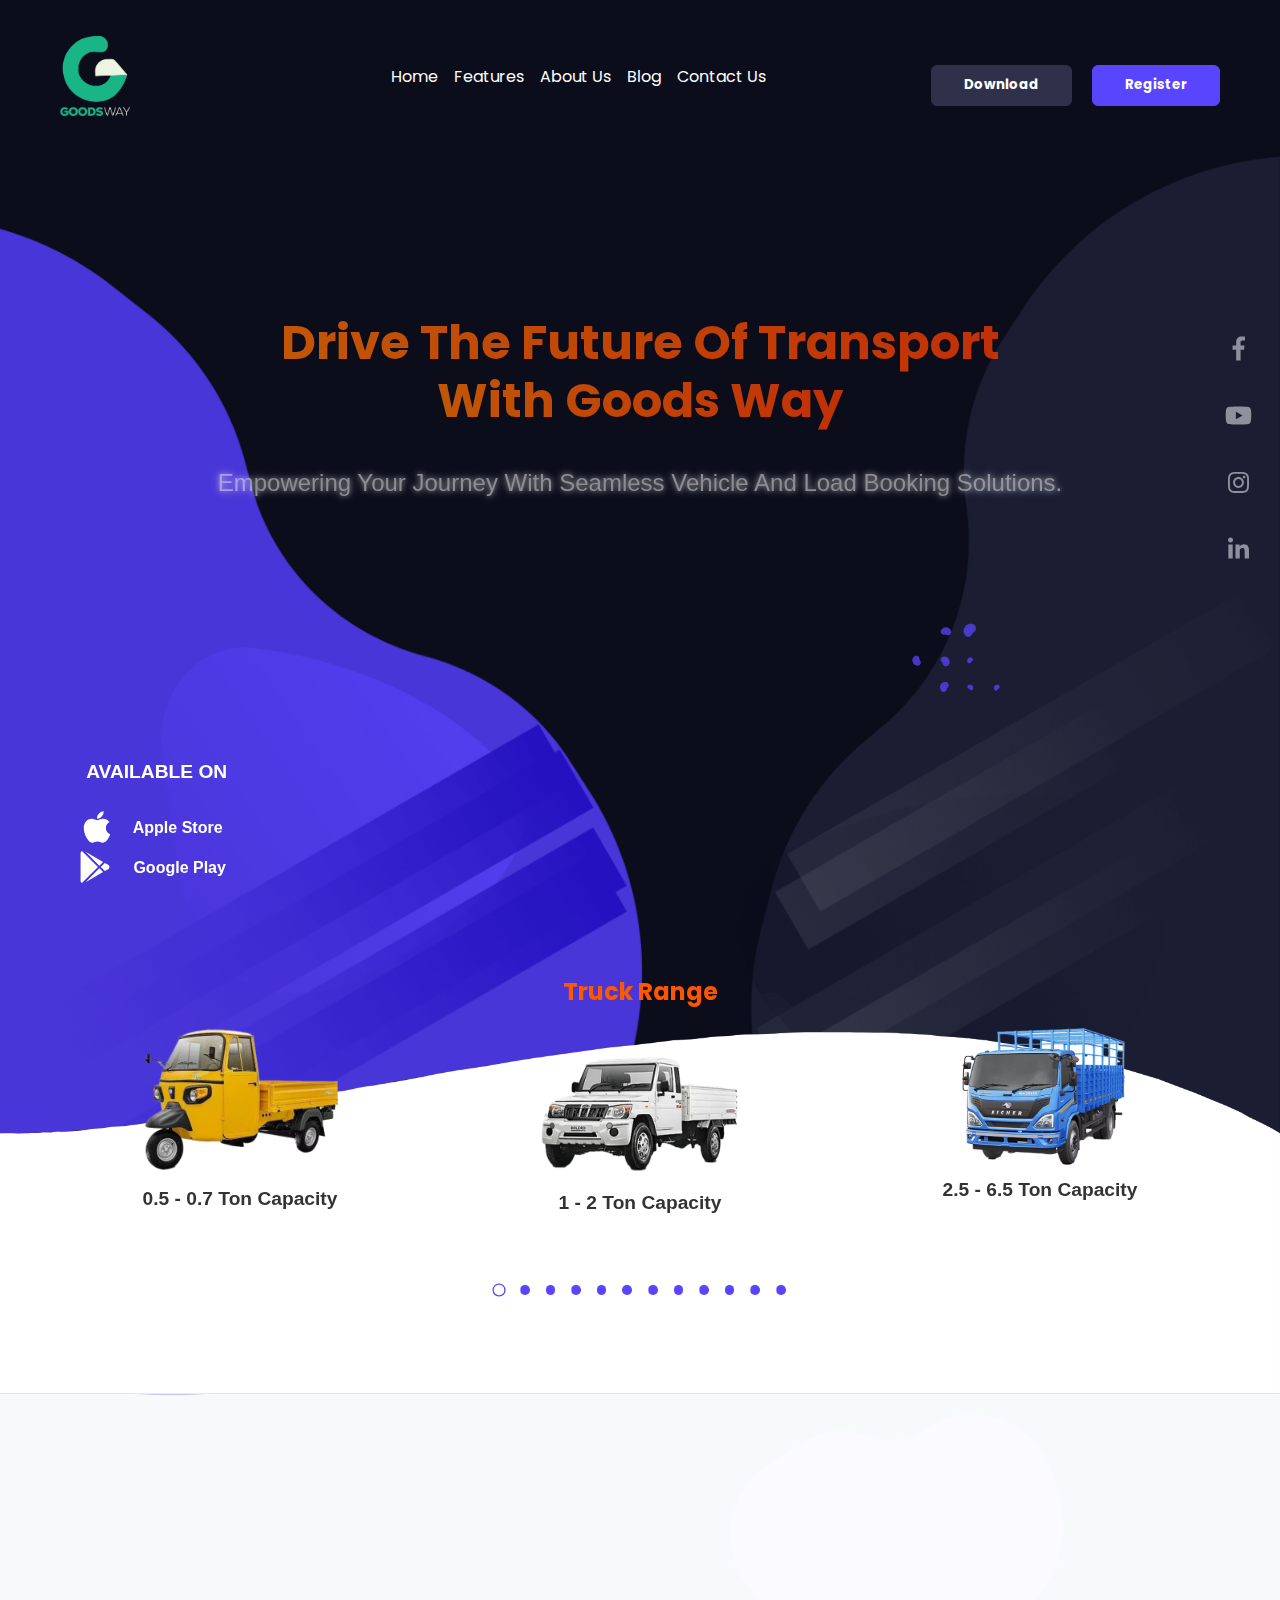
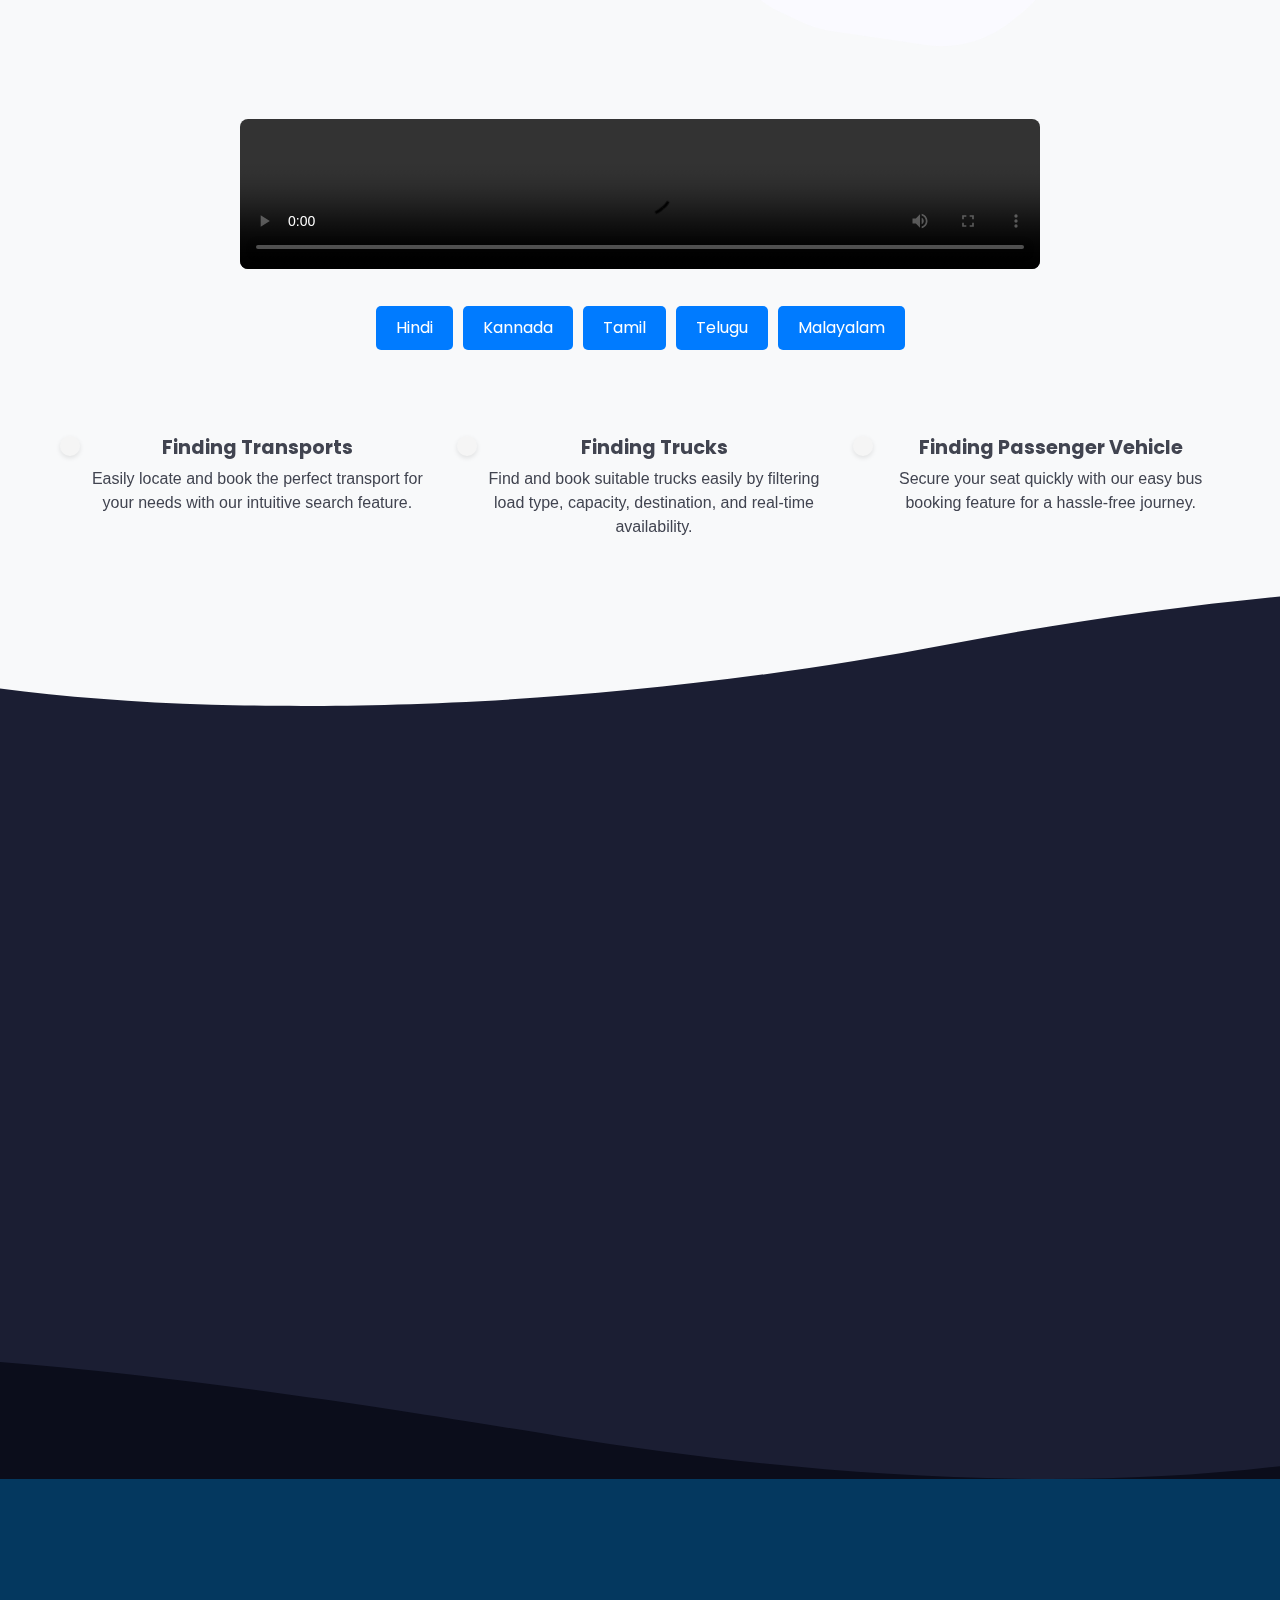
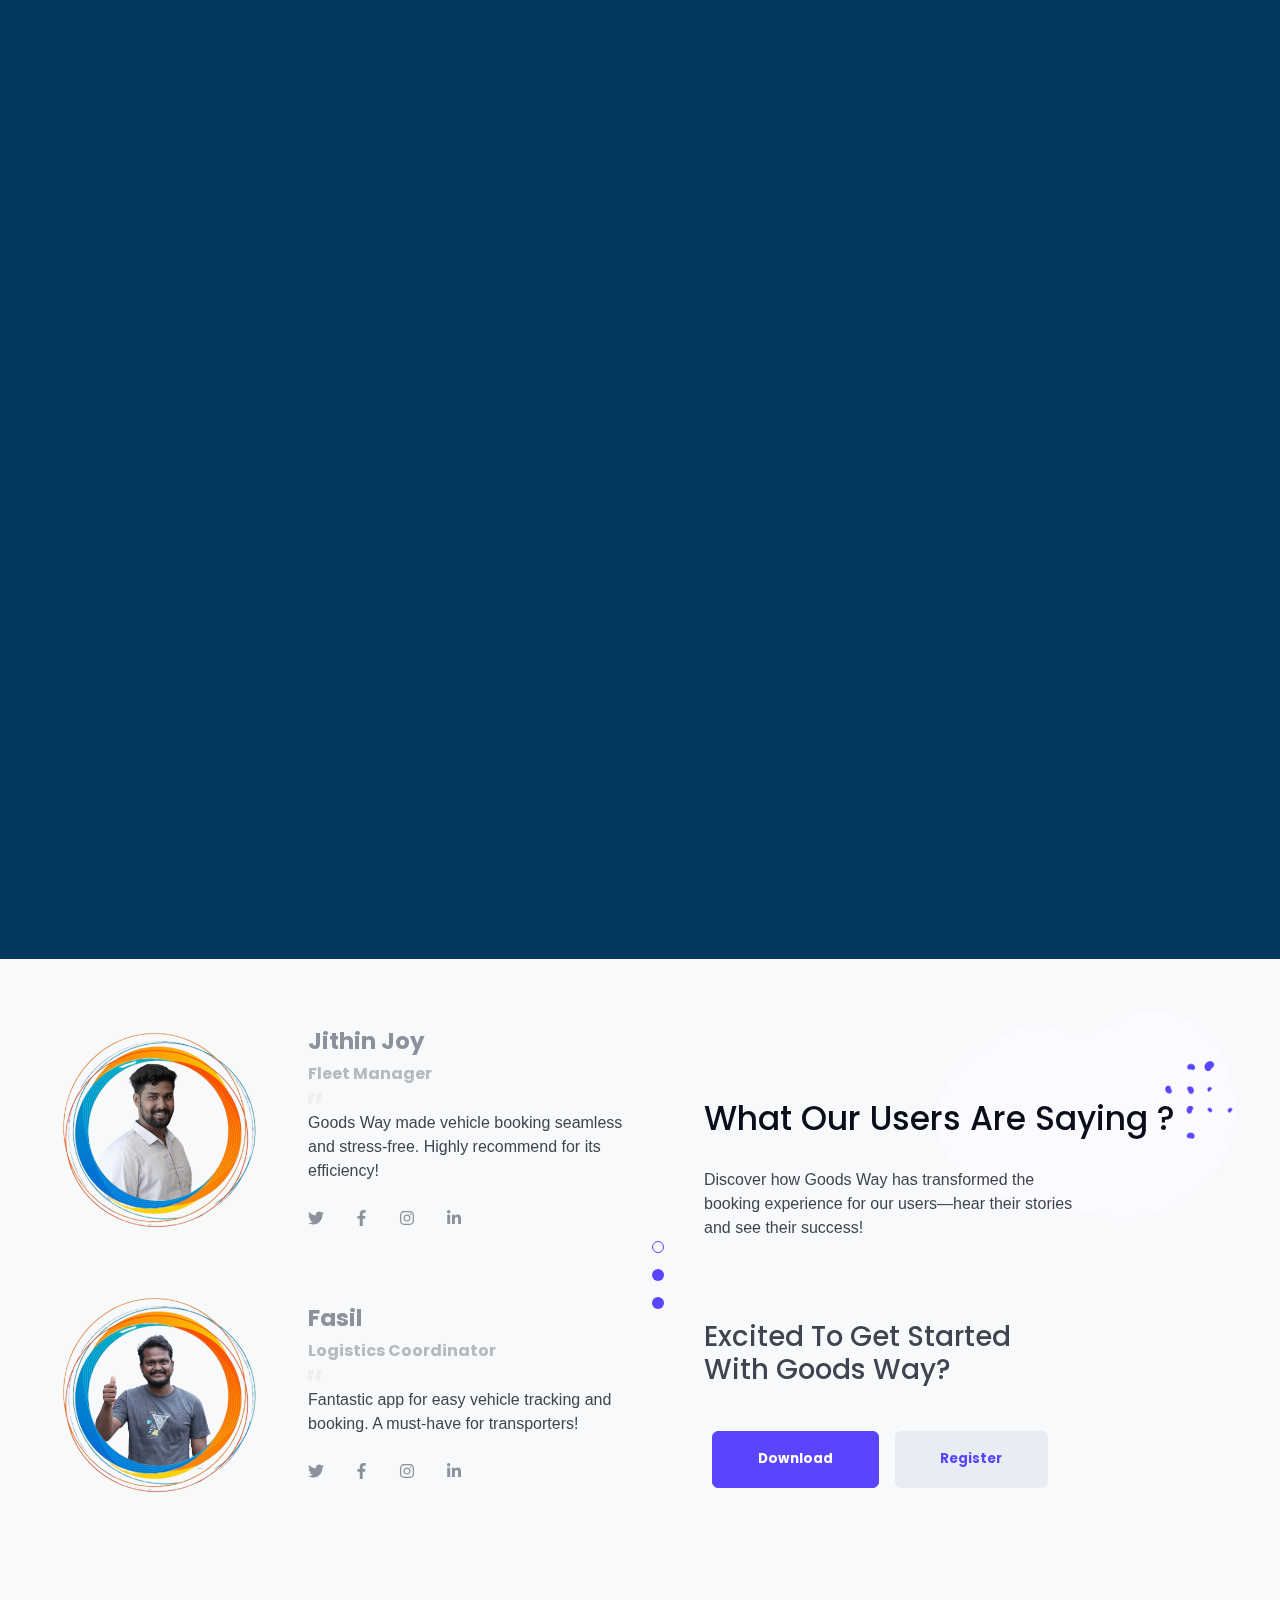
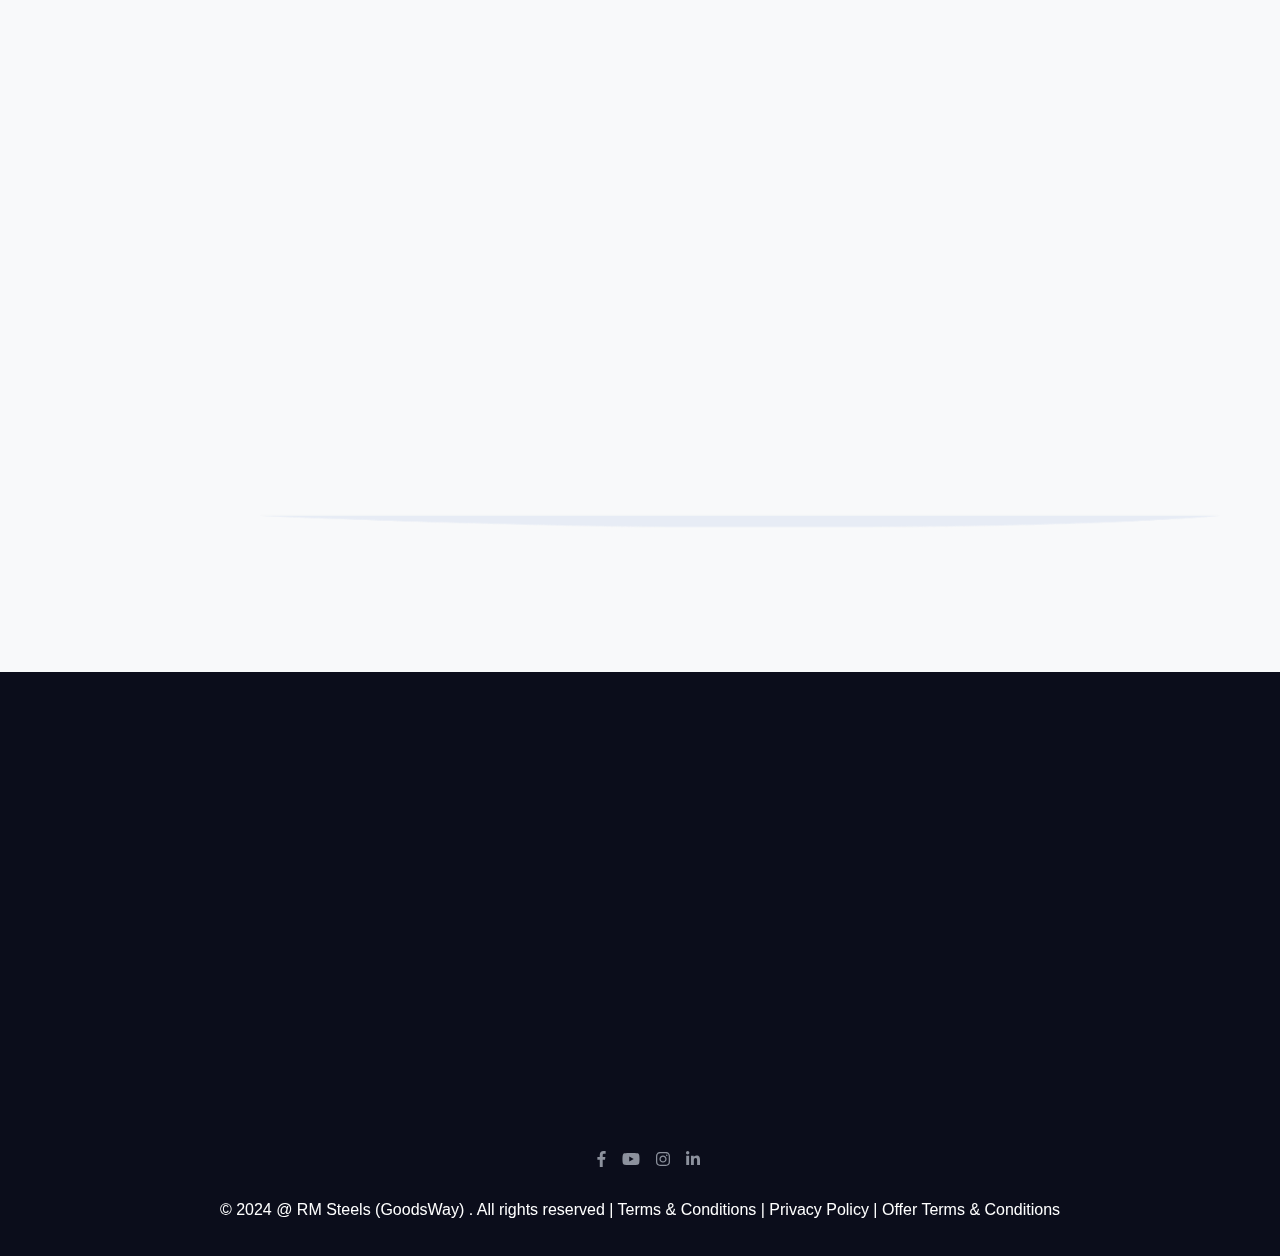
==== index.html @ 5f16c35a "Update index.html" ====
<!DOCTYPE html>
<html lang="en-US" dir="ltr">

  <head>
    <meta charset="utf-8">
    <meta http-equiv="X-UA-Compatible" content="IE=edge">
    <meta name="viewport" content="width=device-width, initial-scale=1">


    <!-- ===============================================-->
    <!-- Document Title-->
    <!-- ===============================================-->
    <title>Goods Way</title>


    <!-- ===============================================-->
    <!-- Favicons-->
    <!-- ===============================================-->
    <link rel="apple-touch-icon" sizes="180x180" href="assets/img/favicons/apple-touch-icon.png">
    <link rel="icon" type="image/png" sizes="32x32" href="assets/img/favicons/favicon-32x32.png">
    <link rel="icon" type="image/png" sizes="16x16" href="assets/img/favicons/favicon-16x16.png">
    <link rel="shortcut icon" type="image/x-icon" href="assets/img/favicons/favicon.ico">
    <link rel="manifest" href="assets/img/favicons/manifest.json">
    <meta name="msapplication-TileImage" content="assets/img/favicons/chrome.png">
    <meta name="theme-color" content="#ffffff">


    <!-- ===============================================-->
    <!-- Stylesheets-->
    <!-- ===============================================-->
    <link href="https://fonts.googleapis.com/css?family=Open+Sans:300,400,500,600,700%7cPoppins:100,200,300,400,500,600,700,800,900" rel="stylesheet">
    <link href="assets/lib/owl-carousel/owl.carousel.min.css" rel="stylesheet">
    <link href="assets/lib/plyr/plyr.css" rel="stylesheet">
    <link href="assets/lib/slick-carousel/slick.css" rel="stylesheet">
    <link href="assets/lib/slick-carousel/slick-theme.css" rel="stylesheet">
    <link href="assets/css/theme.css" rel="stylesheet">
    <link rel="stylesheet" href="https://cdnjs.cloudflare.com/ajax/libs/font-awesome/6.6.0/css/all.min.css" integrity="sha512-Kc323vGBEqzTmouAECnVceyQqyqdsSiqLQISBL29aUW4U/M7pSPA/gEUZQqv1cwx4OnYxTxve5UMg5GT6L4JJg==" crossorigin="anonymous" referrerpolicy="no-referrer" />
<!-- Google tag (gtag.js) -->
<script async src="https://www.googletagmanager.com/gtag/js?id=AW-16755455895"></script>
<!-- Google tag (gtag.js) -->
<script async src="https://www.googletagmanager.com/gtag/js?id=AW-11492394605"></script>
<script>
  window.dataLayer = window.dataLayer || [];
  function gtag(){dataLayer.push(arguments);}
  gtag('js', new Date());

  gtag('config', 'AW-11492394605');
</script>
  </head>


  <body>



    <!-- ===============================================-->
    <!-- Main Content-->
    <!-- ===============================================-->
    <main class="main" id="top">
      <nav class="navbar bg-dark navbar-dark sticky-kit navbar-expand-lg py-3 sticky-kit">
        <div class="container"><a class="navbar-brand" href="index.html"><img src="assets/img/logos/Normal.png" alt="logo" width="70" /></a>
          <button class="navbar-toggler collapsed" type="button" data-toggle="collapse" data-target="#navbarStandard" aria-controls="navbarStandard" aria-expanded="false" aria-label="Toggle navigation"><span class="navbar-toggler-icon"></span></button>
          <div class="collapse navbar-collapse ml-xl-7 ml-xxl-9" id="navbarStandard">
            <ul class="navbar-nav ml-auto">
              <li class="nav-item">
                <a class="nav-link" href="index.html" style="transition: text-shadow 0.3s ease-in-out; color: #ffffff; text-shadow: none;" onmouseover="this.style.textShadow='0 0 10px rgba(0, 255, 0, 0.7), 0 0 20px rgba(0, 255, 0, 0.7), 0 0 30px rgba(0, 255, 0, 0.7)'; this.style.color='#00ff00';" onmouseout="this.style.textShadow='none'; this.style.color='#ffffff';">Home</a>
            </li>
            <li class="nav-item">
              <a class="nav-link" href="features.html" style="transition: text-shadow 0.3s ease-in-out; color: #ffffff; text-shadow: none;" onmouseover="this.style.textShadow='0 0 10px rgba(0, 255, 0, 0.7), 0 0 20px rgba(0, 255, 0, 0.7), 0 0 30px rgba(0, 255, 0, 0.7)'; this.style.color='#00ff00';" onmouseout="this.style.textShadow='none'; this.style.color='#ffffff';">Features</a>
          </li>
          <li class="nav-item">
            <a class="nav-link" href="about.html" style="transition: text-shadow 0.3s ease-in-out; color: #ffffff; text-shadow: none;" onmouseover="this.style.textShadow='0 0 10px rgba(0, 255, 0, 0.7), 0 0 20px rgba(0, 255, 0, 0.7), 0 0 30px rgba(0, 255, 0, 0.7)'; this.style.color='#00ff00';" onmouseout="this.style.textShadow='none'; this.style.color='#ffffff';">About Us</a>
        </li>
              <li class="nav-item">
                <a class="nav-link" href="blog-grid.html" style="transition: text-shadow 0.3s ease-in-out; color: #ffffff; text-shadow: none;" onmouseover="this.style.textShadow='0 0 10px rgba(0, 255, 0, 0.7), 0 0 20px rgba(0, 255, 0, 0.7), 0 0 30px rgba(0, 255, 0, 0.7)'; this.style.color='#00ff00';" onmouseout="this.style.textShadow='none'; this.style.color='#ffffff';">Blog</a>
            </li>
            <li class="nav-item">
              <a class="nav-link" href="form.html" style="transition: text-shadow 0.3s ease-in-out; color: #ffffff; text-shadow: none;" onmouseover="this.style.textShadow='0 0 10px rgba(0, 255, 0, 0.7), 0 0 20px rgba(0, 255, 0, 0.7), 0 0 30px rgba(0, 255, 0, 0.7)'; this.style.color='#00ff00';" onmouseout="this.style.textShadow='none'; this.style.color='#ffffff';">Contact Us</a>
            </li>
            </ul>
            <div class="ml-auto mt-3 mt-lg-0">
              <a class="btn btn-sm btn-secondary mr-xl-3 mr-lg-2 mr-3" href="https://rmsgoodstransport.page.link/app" style="transition: box-shadow 0.3s ease-in-out, color 0.3s ease-in-out; color: #ffffff; text-shadow: none; box-shadow: none;" onmouseover="this.style.boxShadow='0 0 10px rgba(255, 0, 255, 0.7), 0 0 20px rgba(255, 0, 255, 0.7), 0 0 30px rgba(255, 0, 255, 0.7)'; this.style.color='#ff00ff';" onmouseout="this.style.boxShadow='none'; this.style.color='#ffffff';">Download</a>
              <a class="btn btn-sm btn-primary" href="form.html" style="transition: box-shadow 0.3s ease-in-out, color 0.3s ease-in-out; color: #ffffff; text-shadow: none; box-shadow: none;" onmouseover="this.style.boxShadow='0 0 10px rgba(0, 255, 255, 0.7), 0 0 20px rgba(0, 255, 255, 0.7), 0 0 30px rgba(0, 255, 255, 0.7)'; this.style.color='#00ffff';" onmouseout="this.style.boxShadow='none'; this.style.color='#ffffff';">Register</a>
          </div>          </div>
        </div>
      </nav>
      <section class="bg-dark py-xxl-11 py-xl-8 py-lg-6 py-0">
        <div class="bg-holder" style="background-image:url(assets/img/bg-img/home-header.png);">
        </div>
        <!--/.bg-holder-->

        <div class="bg-holder" style="background-image:url(assets/img/bg-img/appland_bg_companies.png);background-position:bottom;background-size:100%;z-index:1;">
        </div>
        <!--/.bg-holder-->

        <div class="container">
          <div class="row" data-zanim-timeline="{&quot;delay&quot;:0.5}" data-zanim-trigger="scroll">


      <style>
          .custom-padding-left {
              padding-left: 20px; /* Adjust this value as needed */
          }
      </style>

            <div class="d-flex justify-content-between align-items-center">


              <!-- Other nav content here, e.g., logo or links -->

              <!-- Vertical Social Media Icons -->
<div class="social-icons-vertical">
  <a class="nav-item nav-link px-2 social-icon-hover-primary" href="https://www.facebook.com/GOODSWAYINDIA?mibextid=ZbWKwL">
    <span class="fab fa-facebook-f social-icon"></span>
  </a>
  <a class="nav-item nav-link px-2 social-icon-hover-danger" href="https://youtube.com/@goodsway-t9i?si=Sl0k0YTRMEL9VAtx">
    <span class="fab fa-youtube social-icon"></span>
  </a>
  <a class="nav-item nav-link px-2 social-icon-hover-warning" href="https://www.instagram.com/goodswayindia/profilecard/?igsh=MXZ2eG40a2dxeDIzOA==">
    <span class="fab fa-instagram social-icon"></span>
  </a>
  <a class="nav-item nav-link px-2 social-icon-hover-info" href="https://www.linkedin.com/in/goodsway-india-654132336?utm_source=share&utm_campaign=share_via&utm_content=profile&utm_medium=ios_app">
    <span class="fab fa-linkedin-in social-icon"></span>
  </a>
</div>

<style>.social-icons-vertical {
  position: fixed;
  top: 50%;
  right: 20px; /* Adjust for desired distance from the right edge */
  transform: translateY(-50%); /* Center vertically */
  display: flex;
  flex-direction: column;
  gap: 15px; /* Space between each icon */
  z-index: 1000; /* Ensure it stays on top */
}

.social-icons-vertical a {
  color: #ffffff; /* Adjust color if needed */
  font-size: 1.5rem; /* Adjust icon size */
  transition: color 0.3s;
}

.social-icons-vertical a:hover {
  color: #f39c12; /* Color on hover for effect */
}
</style>
            </div>

            <div class="col">
              <div class="position-relative text-center z-index-1 mb-4" data-zanim-xs='{"delay":0,"duration":.5}'>
                <h1 style="
                font-size: 3rem; /* Adjust font size */
                font-weight: bold; /* Bold text */
                color: white; /* White text color */
                margin-top: 0.1rem; /* Top margin */
                line-height: 1.2; /* Line height for better spacing */
                position: relative; /* Position relative for background shapes */
                animation: glowing 1.5s infinite; /* Apply glowing animation */
              ">
                <span style="
                  display: inline-block; 
                  position: relative;
                  background: linear-gradient(to right, #ff6f00, #ff3d00); /* Gradient text */
                  -webkit-background-clip: text; /* Gradient effect for text */
                  -webkit-text-fill-color: transparent; /* Make text fill transparent for gradient */
                ">
                  Drive the Future of Transport
                  <span style="
                    position: absolute; 
                    top: 300px; 
                    right: 0; 
                    background-image: url('assets/img/illustrations/shapes-13.png'); 
                    background-size: cover; 
                    height: 80px; 
                    width: 90px; 
                    display: block;
                    z-index: -1; /* Send the shape behind the text */
                    margin-top: 10px;
                  "></span>
                </span>
                <br />
                <span style="
                  display: inline-block;
                  background: linear-gradient(to right, #ff6f00, #ff3d00); /* Gradient text */
                  -webkit-background-clip: text; /* Gradient effect for text */
                  -webkit-text-fill-color: transparent; /* Make text fill transparent for gradient */
                ">
                  with Goods Way
                </span>
              </h1> 
    <style>
        .animated-text {
            font-size: 1.5rem; /* Adjust font size */
            font-weight: 500; /* Semi-bold text */
            text-transform: capitalize; /* Capitalize text */
            color: #ffffff; /* White text color */
            background: linear-gradient(to right, #f2f2f2, #f2f0f0); /* Gradient background */
            -webkit-background-clip: text; /* Gradient effect for text */
            -webkit-text-fill-color: transparent; /* Make text fill transparent for gradient */
            text-shadow: 0 0 5px rgba(246, 245, 245, 0.8), 0 0 10px rgba(249, 244, 247, 0.8); /* Glowing text shadow */
            margin-top: 10px; /* Top margin */
            margin-left: auto; /* Center horizontally */
            margin-right: auto; /* Center horizontally */
            width: fit-content; /* Fit content width */

            display: inline-block; /* Necessary for scaling */
        }

        @keyframes popExpand {
            0% {
                transform: scale(0.5); /* Start scaled down */
                opacity: 0; /* Start invisible */
            }
            50% {
                transform: scale(1.2); /* Expand slightly beyond full size */
                opacity: 1; /* Become fully visible */
            }
            100% {
                transform: scale(1); /* End at full size */
                opacity: 1; /* Fully visible */
            }
        }
    </style>
</head>
<body>
    <p class="animated-text" data-zanim-xs='{"delay":0.3,"duration":.5}'>
        Empowering Your Journey with Seamless Vehicle and Load Booking Solutions.
    </p>  





<style>
  @keyframes popExpand {
    0% {
      transform: scale(0.5); 
      opacity: 0; 
    }
    50% {
      transform: scale(1.1); 
      opacity: 1; 
    }
    100% {
      transform: scale(1); 
      opacity: 1; 
    }
  }
</style>          

              </div>
<div class="container mt-5 position-relative">
    <div class="row">
        <!-- Left side for download buttons on larger screens -->
        <div class="col-lg-4 col-md-12 order-lg-1 order-2 text-center download-buttons d-flex flex-column justify-content-center" data-zanim-timeline="{&quot;delay&quot;:0.5}" data-zanim-trigger="scroll">
            <div class="card-body py-2">
                <p class="text-white fs-2 text-uppercase font-weight-bold available-on-text">Available On</p>
                <div class="row flex-center">
                    <div class="col-auto">
                        <span class="fab fa-apple text-white" data-fa-transform="grow-20"></span>
                    </div>
                    <div class="col-auto position-static">
                        <a class="text-decoration-none stretched-link text-white fs-0 text-capitalize mb-0 font-weight-bold" href="https://rmsgoodstransport.page.link/app">Apple Store</a>
                    </div>
                </div>
            </div>
            <div class="card-body py-2">
                <div class="row flex-center">
                    <div class="col-auto">
                        <span class="fab fa-google-play text-white" data-fa-transform="grow-16"></span>
                    </div>
                    <div class="col-auto">
                        <a class="text-decoration-none stretched-link text-white fs-0 text-capitalize mb-0 font-weight-bold" href="https://rmsgoodstransport.page.link/app">Google Play</a>
                    </div>
                </div>
            </div>
        </div>

        <!-- Right side for image on larger screens -->
        <div class="col-lg-8 col-md-12 order-lg-2 order-1 d-flex justify-content-center align-items-center">
            <img class="img-fluid position-relative" src="assets/ipad.png" alt="Goods Way Image" data-zanim-xs='{"delay":0.5,"duration":1.5}' />
        </div>
    </div>
</div>

<style>
    .download-buttons {
        margin-top: 150px; /* Adjusts the top margin for positioning on larger screens */
    }

    .available-on-text {
        margin-bottom: 30px;
        font-size: 1.2rem;
    }

    /* Center download buttons vertically on large screens */
    @media (min-width: 992px) {
        .download-buttons {
            display: flex;
            justify-content: center;
            align-items: center;
            height: 100%;
            margin-top: 200px; /* Reset margin for alignment */
            margin-left: -100px;
            text-align: left;

        }
    }

    /* Adjust margin for download-buttons on smaller screens */
    @media (max-width: 991px) {
        .download-buttons {
            margin-top: 20px; /* Reduced margin for smaller screens */
            text-align: center;
        }
    }
</style>



            </div>

    <style>
     .container {
    max-width: 1200px;
    margin: 0 auto;
    padding: 20px;
}

.neon-glow {
    background: linear-gradient(to right, #ff6f00, #ff3d00); /* Gradient background */
    -webkit-background-clip: text; /* For Chrome/Safari */
    background-clip: text; /* For other browsers */
    color: transparent; /* Make the text color transparent */
}


      .truck-item {
          display: flex;
          flex-direction: column;
          align-items: center;
      }

      .truck-caption {
          font-weight: bold;
          font-size: 1.2rem;
          margin-top: 10px;
          color: #333;
          text-align: center;

      }

      /* Truck image sizes with !important to override any conflicting styles */
      .truck-image {
          width: 200px !important; /* Reduced width */
          height: auto !important;
          max-width: 100% !important; /* Ensure responsiveness */
      }

      @media (min-width: 768px) {
          .truck-image {
              width: 350px !important; /* Reduced width for medium screens */
          }
      }

      @media (min-width: 1200px) {
          .truck-image {
              width: 200px !important; /* Reduced width for large screens */
          }
      }
       /* Position dots above carousel and adjust for different screen sizes */
       .owl-carousel {
            position: relative;
        }

        .owl-dots {
            position: absolute;
            width: 100%;
            display: flex;
            justify-content: center;
        }

        /* Dot Positioning for Different Screens */
        /* Small screens */
        @media (max-width: 767px) {
            .owl-dots {
                top: 190px !important; /* Adjust for smaller screens */

            }
        }

        /* Medium screens */
        @media (min-width: 768px) and (max-width: 1199px) {
            .owl-dots {
                top: 300px !important; /* Adjust for medium screens */
            }
        }

        /* Large screens */
        @media (min-width: 1200px) {
            .owl-dots {
                top: 250px !important; /* Adjust for larger screens */
            }
        }

        /* Optional: Style dots if desired */
        .owl-dot span {
            width: 12px;
            height: 12px;
            background-color: blue;
            border-radius: 50%;
            margin: 0 5px;
            transition: transform 0.3s;
        }

        .owl-dot.active span {
            transform: scale(1.3);
        }
  </style>


               <div class="container">
          <h2 class="truck-range-title">Truck Range</h2>
          <style>
         .truck-range-title {
    text-align: center;
    font-size: 24px;
    font-weight: bold;
    background: linear-gradient(to right, #ff6f00, #ff3d00);
    -webkit-background-clip: text;
    -webkit-text-fill-color: transparent;
    margin: 0 auto 20px auto;
    margin-top: 50px; 
}

        </style>

      
          <!-- Carousel Container -->
          <div class="owl-carousel owl-theme owl-theme-primary mb-3"
               data-options='{"autoplay": true, "loop": true, "dots": true, "margin": 50, "autoplayHoverPause": true,
                              "autoplayTimeout": 1500, "smartSpeed": 800,
                              "responsive": {"0": {"items": 1, "dots": true, "margin": 30},
                                             "600": {"items": 2, "dots": true},
                                             "1000": {"items": 3, "dotsEach": true}}}'>
  
              <!-- Truck Items -->
              <div class="truck-item">
                  <img class="img-fluid truck-image" src="assets/img/logos/3w.png" alt="0.5 Ton Capacity" />
                  <div class="truck-caption">0.5 - 0.7 Ton Capacity</div>
              </div>
              <div class="truck-item">
                  <img class="img-fluid truck-image" src="assets/img/logos/4w.png" alt="1.5 Ton Capacity" />
                  <div class="truck-caption">1 - 2 Ton Capacity</div>
              </div>
              <div class="truck-item">
                  <img class="img-fluid truck-image" src="assets/img/logos/4wlcv.png" alt="4 Ton Capacity" />
                  <div class="truck-caption">2.5 - 6.5 Ton Capacity</div>
              </div>
              <div class="truck-item">
                  <img class="img-fluid truck-image" src="assets/img/logos/6wt.png" alt="10 Ton Capacity" />
                  <div class="truck-caption">6.5 - 12 Ton Capacity</div>
              </div>
              <div class="truck-item">
                  <img class="img-fluid truck-image" src="assets/img/logos/10wt.png" alt="16 Ton Capacity" />
                  <div class="truck-caption">12 - 45 Ton Capacity</div>
              </div>
              <div class="truck-item">
                <img class="img-fluid truck-image" src="assets/img/logos/truck.png" alt="0.5 Ton Capacity" />
                <div class="truck-caption">16 - 40 Ton Capacity</div>
            </div>
            <div class="truck-item">
                <img class="img-fluid truck-image" src="assets/img/logos/trailer.png" alt="1.5 Ton Capacity" />
                <div class="truck-caption">16 - 45  Ton Capacity</div>
            </div>
            <div class="truck-item">
              <img class="img-fluid truck-image" src="assets/img/logos/buker.png" alt="10 Ton Capacity" />
              <div class="truck-caption">16 - 50 Ton Capacity</div>
          </div>
            <div class="truck-item">
                <img class="img-fluid truck-image" src="assets/img/logos/tank.png" alt="4 Ton Capacity" />
                <div class="truck-caption">13 - 30 Ton Capacity</div>
            </div>
            <div class="truck-item">
              <img class="img-fluid truck-image" src="assets/img/logos/urbania.png" alt="10 Ton Capacity" />
              <div class="truck-caption">1 - 14 Passengers</div>
          </div>
            <div class="truck-item">
                <img class="img-fluid truck-image" src="assets/img/logos/traveller.png" alt="4 Ton Capacity" />
                <div class="truck-caption">14 - 25 Passengers</div>
            </div>
           
            <div class="truck-item">
                <img class="img-fluid truck-image" src="assets/img/logos/bus.png" alt="16 Ton Capacity" />
                <div class="truck-caption">25 - 50 Passengers</div>
            </div>
          </div>
      </div>
      <!-- Include jQuery and Owl Carousel JS -->
      <script src="path/to/jquery.min.js"></script>
      <script src="path/to/owl.carousel.min.js"></script>

      <script>
          $(document).ready(function(){
              $(".owl-carousel").owlCarousel({
                  autoplay: true,
                  loop: true,
                  dots: true,
                  margin: 50,
                  autoplayHoverPause: true,
                  autoplayTimeout: 1500,
                  smartSpeed: 800,
                  responsive: {
                      0: { items: 1, dots: true, margin: 30 },
                      600: { items: 2, dots: true },
                      1000: { items: 3, dotsEach: true }
                  }
              });
          });
      </script>

      <!-- Include jQuery and Owl Carousel JS -->
      <script src="path/to/jquery.min.js"></script>
      <script src="path/to/owl.carousel.min.js"></script>

      <script>
          $(document).ready(function(){
              $(".owl-carousel").owlCarousel({
                  autoplay: true,
                  loop: true,
                  dots: true,
                  margin: 50,
                  autoplayHoverPause: true,
                  autoplayTimeout: 1500,
                  smartSpeed: 800,
                  responsive: {
                      0: { items: 1, dots: true, margin: 30 },
                      600: { items: 2, dots: true },
                      1000: { items: 3, dotsEach: true }
                  }
              });
          });
      </script>


        </div>
                </div>
          </div>
        </div>
      </section>


      <!-- ============================================-->
      <!-- <section> begin ============================-->
        <section class="pt-0 pb-0 overflow-hidden"> <!-- Removed top and bottom padding -->
          <div class="container">
              <div class="row justify-content-center">
                  <div class="col text-center pt-2"> <!-- Minimal top padding -->
                      <div class="bg-holder d-none d-md-block" 
                           style="background-image:url(assets/img/illustrations/home/home-vector.png); 
                           background-size:28%; background-position:80% 0%;">
                      </div>
                      <!--/.bg-holder-->

                      <div class="row justify-content-center" data-zanim-timeline="{&quot;delay&quot;:0}" data-zanim-trigger="scroll">
                          <div class="col-xxl-6 col-xl-7 col-lg-9 col-md-10 mb-2" data-zanim-xs='{"delay":0.3,"duration":1.5}'>
                              <h1 class="font-weight-medium text-dark fs-xl-5 fs-lg-4 fs-sm-3 fs-1">
                                  <span class="position-relative">Revolutionize Your Transportation with - Goods Way
                                      <span class="heading-shapes heading-shapes-right" 
                                            style="background-image: url(assets/img/illustrations/shapes-13.png); 
                                            height: 80px; width: 90px">
                                      </span>
                                  </span>
                              </h1>
                              <p class="text-900 mt-2 mx-auto" data-zanim-xs='{"delay":0.4,"duration":1.5}'>
                                  Experience the ultimate A to Z solution for vehicle booking and tracking. Watch our app in action and see how we simplify vehicle booking, tracking, and unparalleled convenience for every journey.
                              </p>
                          </div>
                      </div>
                  </div>
              </div>
              <!DOCTYPE html>
              <html lang="en">
              <head>
                  <meta charset="UTF-8">
                  <meta name="viewport" content="width=device-width, initial-scale=1.0">
                  <title>Goods Way - Multi-language Videos</title>
                  <style>
                      body {
                          font-family: Arial, sans-serif;
                          margin: 0;
                          padding: 0;
                          background-color: #f8f9fa;
                      }
                      .container {
                          max-width: 1200px;
                          margin: 0 auto;
                          padding: 20px;
                          text-align: center;
                      }
                      .navbar {
                          background-color: #000;
                          padding: 10px 0;
                          color: white;
                      }
                      .navbar h1 {
                          margin: 0;
                          font-size: 24px;
                      }
                      .video-container {
                          margin: 30px 0;
                      }
                      video {
                          width: 100%;
                          max-width: 800px;
                          border-radius: 8px;
                      }
                      .language-buttons {
                          display: flex;
                          flex-wrap: wrap;
                          justify-content: center;
                          gap: 10px; /* Space between buttons */
                          margin-top: 20px;
                      }
                      .language-buttons button {
                          padding: 10px 20px;
                          border: none;
                          border-radius: 5px;
                          cursor: pointer;
                          background-color: #007bff;
                          color: white;
                          font-size: 16px;
                          transition: background-color 0.3s ease;
                      }
                      .language-buttons button:hover {
                          background-color: #0056b3;
                      }
                      @media (max-width: 600px) {
                          .language-buttons button {
                              font-size: 14px; /* Adjust font size for small screens */
                              padding: 8px 16px;
                          }
                      }
                  </style>
              </head>
              <body>
                  <!-- Navbar -->
                 
              
                  <!-- Video Section -->
                  <div class="container">
                      <div class="video-container">
                          <video id="main-video" controls>
                              <source id="video-source" src="assets/video/MAIN_HINDI.mp4 " type="video/mp4">
                              Your browser does not support the video tag.
                          </video>
                      </div>
              
                      <!-- Language Buttons -->
                      <div class="language-buttons">
                        <button onclick="changeVideo('assets/video/MAIN_HINDI.mp4')">Hindi</button>
                        <button onclick="changeVideo('assets/video/MAIN_KANNADA.mp4')">Kannada</button>
                     
                        <button onclick="changeVideo('assets/video/MAIN_TAMIL.mp4')">Tamil</button>
                        <button onclick="changeVideo('assets/video/MAIN_TELUGU.mp4')">Telugu</button>
                           <button onclick="changeVideo('assets/video/MAIN_MALAYALAM.mp4')">Malayalam</button>
                    </div>
                </div>

                  <!-- JavaScript -->
                  <script>
                      function changeVideo(videoSrc) {
                          const videoElement = document.getElementById('main-video');
                          const sourceElement = document.getElementById('video-source');
                          sourceElement.src = videoSrc;
                          videoElement.load();
                      }
                  </script>
              </body>
              </html>
              

              <div class="row mt-3 justify-content-center">
                  <div class="col-lg-4 col-md-8 mb-2">
                      <div class="media p-xxl-2">
                          <i class="fa-sharp-duotone fa-solid fa-truck-fast icon-style"></i>
                          <div class="media-body ml-2">
                              <h5 class="font-weight-bold">Finding Transports</h5>
                              <p class="text-900">Easily locate and book the perfect transport for your needs with our intuitive search feature.</p>
                          </div>
                      </div>
                  </div>

                  <div class="col-lg-4 col-md-8 mb-2">
                      <div class="media p-xxl-2">
                          <i class="fa-duotone fa-solid fa-truck-front icon-style"></i>
                          <div class="media-body ml-2">
                              <h5 class="font-weight-bold">Finding Trucks</h5>
                              <p class="text-900">Find and book suitable trucks easily by filtering load type, capacity, destination, and real-time availability.</p>
                          </div>
                      </div>
                  </div>

                  <div class="col-lg-4 col-md-8 mb-2">
                      <div class="media p-xxl-2">
                          <i class="fa-solid fa-bus icon-style"></i>
                          <div class="media-body ml-2">
                              <h5 class="font-weight-bold">Finding Passenger Vehicle</h5>
                              <p class="text-900">Secure your seat quickly with our easy bus booking feature for a hassle-free journey.</p>
                          </div>
                      </div>
                  </div>
              </div>

              <style>
                  .pt-0 {
                      padding-top: 0 !important; /* Removed top padding */
                  }

                  .pb-0 {
                      padding-bottom: 0 !important; /* Removed bottom padding */
                  }

                  .pt-2 {
                      padding-top: 0.5rem !important; /* Minimal padding at the top */
                  }

                  .pt-3 {
                      padding-top: 1rem !important; /* Minimal padding for sections */
                  }

                  .mt-2 {
                      margin-top: 0.5rem !important; /* Reduced top margin */
                  }

                  .mt-3 {
                      margin-top: 1rem !important; /* Reduced top margin for sections */
                  }

                  .mb-2 {
                      margin-bottom: 0.5rem !important; /* Reduced bottom margin */
                  }

                  .icon-style {
                      font-size: 40px; /* Reduced icon size */
                      color: red;
                      background-color: #f5f5f5;
                      border-radius: 50%;
                      padding: 10px; /* Reduced padding */
                      box-shadow: 0 2px 5px rgba(0,0,0,0.1); /* Lighter shadow */
                      transition: transform 0.3s, color 0.3s;
                  }

                  .icon-style:hover {
                      transform: scale(1.1);
                      color: #f96565;
                  }
                  /* Add margin to the row to move it down */
.row.mt-3.justify-content-center {
    margin-top: 500px; /* Adjust this value as needed */
}
/* Add padding to individual columns */
.col-lg-4.col-md-8.mb-2 {
    padding-top: 50px; /* Adjust this value as needed */
}


              </style>
          </div>
      </section>

      </section>
      <!-- <section> close ============================-->
      <!-- ============================================-->


      <section class="py-xxl-11 py-xl-9 py-lg-11 pb-md-7 pt-10 overflow-hidden">
        <div class="bg-holder" style="background-image:url(assets/img/bg-img/by-its-default.svg);">
        </div>
        <!--/.bg-holder-->

        <div class="container">
          <div class="row flex-center" data-zanim-timeline="{&quot;delay&quot;:0}" data-zanim-trigger="scroll">
            <div class="col-xxl-5 col-lg-6 col-md-10"
                 data-zanim-lg='{"animation":"slide-right","delay":0.5,"duration":1.5}' 
                 data-zanim-xs='{"delay":0.4,"duration":1.5}'>
              <h1 class="text-white fs-xl-5 fs-lg-4 fs-3">Effortless Booking Made Simple</h1>
              <p class="text-500 mt-4 w-xl-75">Effortlessly book buses and trucks with our simple, user-friendly system. Experience streamlined reservations for all your transportation needs.</p>
              <div class="row mt-6">
                <!-- Icon and text container -->
                <div class="col-xl-5 col-lg-6 col-md-5 mt-3 mt-md-0 icon-text-container">
                  <span class="fa-stack fa-2x mb-3">
                    <i class="fa-solid fa-circle fa-stack-2x text-primary"></i>
                    <i class="fa-solid fa-location-dot fa-stack-1x text-white"></i>
                  </span>
                  <h5 class="font-weight-bold text-white mt-3">Live Tracking</h5>
                  <p class="text-500 line-height-2">Real-time tracking for accurate and timely vehicle updates.</p>
                </div>
                <!-- Icon and text container -->
                <div class="col-md-5 mt-4 mt-md-0 icon-text-container">
                  <span class="fa-stack fa-2x mb-3">
                    <i class="fa-solid fa-circle fa-stack-2x text-warning"></i>
                    <i class="fa-solid fa-truck fa-stack-1x text-white"></i>
                  </span>
                  <h5 class="font-weight-bold text-white mt-3">Driver Job Hub</h5>
                  <p class="text-500 line-height-2">Goods Way connects drivers with reliable job opportunities for steady work.</p>
                  <!-- Register Button with Hover Glow -->
                  <a href="form.html" class="btn neon-btn mt-3">Register</a>
                </div>
              </div>
            </div>
            <div class="col-lg col-10 mt-6 d-none d-md-flex justify-content-end align-items-center"
                 data-zanim-lg='{"animation":"slide-left","delay":0.5,"duration":1.5}' 
                 data-zanim-xs='{"delay":0.7,"duration":1.5}'>
              <img class="position-absolute d-none d-md-block r-0" src="assets/img/illustrations/home/home-vector-3.png" alt="" style="width:35%;bottom:3%" />
              <img class="position-absolute d-none d-md-block" src="assets/img/illustrations/home/shapes-4.png" alt="" style="width:10%;right:8%;bottom:3%" />
              <img class="position-absolute d-none d-md-block t-0" src="assets/img/illustrations/home/shapes-3.png" alt="" style="width:8%;left:15%;" />
              <img class="img-fluid z-index-1 position-relative" src="assets/img/gallery/2ip.png" alt="" />
            </div>
          </div>
        </div>
        <div class="bg-dark b-0 h-50 w-100 position-absolute z-index--1"></div>
      </section>

      <style>
        .neon-btn {
          color: #fff;
          background-color: #0d6efd;
          border: none;
          padding: 10px 20px;
          font-size: 18px;
          font-weight: bold;
          text-decoration: none;
          transition: all 0.3s ease;
        }

        .neon-btn:hover {
          color: #0d6efd;
          background-color: #fff;
          box-shadow: 0 0 10px #0d6efd, 0 0 20px #0d6efd, 0 0 30px #0d6efd, 0 0 40px #0d6efd;
        }

        @media (max-width: 991px) {
          .icon-text-container {
            display: flex;
            flex-direction: column;
            align-items: center;
            text-align: center;
          }

          .neon-btn {
            margin: 0 auto;
          }
        }
      </style>



      <!-- ============================================-->
      <!-- <section> begin ============================-->
       <!-- ============================================-->
      <!-- <section> begin ============================-->
        <!-- ============================================-->
      <!-- <section> begin ============================-->
       
          <style>
            .full-background {
          margin: 0;
      padding: 0;
      height: 120vh;
      width: 100vw;
      display: flex;
      justify-content: center;
      align-items: center;
      background: url('assets/choose.png') no-repeat center center fixed;
      background-size: contain; /* Ensures the entire image is visible */
      background-color: #04385f; /* Fallback color if the image doesn't fill */
    }

          </style>
           <section class="full-background"></section>

           <section class="choose" style="
           background-image: url('assets/choose.png'); 
           background-size: contain; 
           background-repeat: no-repeat; 
           background-position: center; 
           width: 100%; 
           height: 100vh; 
           padding: 0;">
           <style>
             @media (max-width: 767px) {
               .choose {
                 margin-top:-350px; 
                 margin-bottom: -350px;
                 }
               }
              .full-background {
                display: none;
               ;
              }
               @media (min-width: 1200px) {
  .choose {
    display: none;
  }
  .full-background {
    display: block;
  }
}

          
           </style>
          
       </section>

      <!-- <section> close ============================-->
      <!-- ============================================-->




      <!-- ============================================-->
      <!-- <section> begin ============================-->
        <section class="py-0 overflow-hidden">

          <div class="container">
            <div class="row flex-center justify-content-xxl-between">
              <div class="col-xxl-5 col-xl-6 col-lg-7 col-11 pt-8 pb-xl-8 pb-4 pl-xxl-0 pl-xl-6 order-xl-1"><img class="position-absolute d-none d-lg-block w-50 r-0" src="assets/img/illustrations/home/home-vector.png" alt="" style="top:5%" />
                <div class="text-center text-xl-left position-relative">
                  <h1 class="font-weight-medium text-dark fs-xxl-5 fs-4"><span class="position-relative">What Our Users Are Saying ?<span class="heading-shapes heading-shapes-right" style="background-image: url(assets/img/illustrations/shapes-13.png); height: 80px; width: 90px"></span></span><br /></h1>
                  <p class="text-900 mt-4 w-lg-75 mx-lg-auto mx-xl-0">Discover how Goods Way has transformed the booking experience for our users—hear their stories and see their success!</p>
                  <h3 class="mt-lg-7 mt-5 fs-lg-3 fs-2 mb-4">Excited to Get Started <br />with Goods Way?</h3><a class="btn btn-primary mx-2 mt-3" href="https://rmsgoodstransport.page.link/app">Download</a><a class="btn btn-extra mx-2 mt-3" href="form.html">Register</a>
                </div>
              </div>
              <div class="col-xl-6 col-lg-9 col-md-11 col-sm-10 pb-8 pb-xl-0">
                <div class="slick-carousel slick-theme-primary slick-vertical-dots" data-slick="{&quot;vertical&quot;:true,&quot;verticalSwiping&quot;:true,&quot;arrows&quot;:false,&quot;autoplay&quot;:true,&quot;autoplaySpeed&quot;:1000,&quot;slidesToScroll&quot;:1,&quot;mobileFirst&quot;:true,&quot;slidesToShow&quot;:2,&quot;responsive&quot;:[{&quot;breakpoint&quot;:1024,&quot;settings&quot;:{&quot;dots&quot;:true}},{&quot;breakpoint&quot;:600,&quot;settings&quot;:{&quot;dots&quot;:true}},{&quot;breakpoint&quot;:300,&quot;settings&quot;:{&quot;dots&quot;:true,&quot;verticalSwiping&quot;:false,&quot;vertical&quot;:false,&quot;slidesToShow&quot;:1}}]}">
                  <div class="row d-flex flex-center my-4">
                    <div class="col-xxl-4 col-xl-5 col-md-4 col-sm-6 col-7 mb-4 mb-xl-0">
                        <img src="assets/img/test/1.png" class="img-fluid" alt="Rajesh Kumar" style="width: 100%; max-width: 200px;">
                    </div>
                    <div class="col-xxl-7 col-xl-7 col-lg-8 col-md-7 col-10 text-center text-md-left">
                        <h4 class="font-weight-bold text-700">Jithin Joy</h4>
                        <h6 class="text-500 font-weight-bold fs-0">Fleet Manager</h6>
                        <p class="font-weight-bold display-4 mb-0 text-200 line-height-0 pt-3 pb-1" style="text-indent: -5px"><em>"</em></p>
                        <p class="text-900">Goods Way made vehicle booking seamless and stress-free. Highly recommend for its efficiency!</p>
                        <div class="row justify-content-center justify-content-md-start">
                            <div class="col-auto">
                                <a class="text-decoration-none d-inline-block py-2 pr-4 social-icon-hover-primary" href="#!"><span class="fab fa-twitter social-icon"></span></a>
                                <a class="text-decoration-none d-inline-block py-2 pr-4 social-icon-hover-primary" href="#!"><span class="fab fa-facebook-f social-icon"></span></a>
                                <a class="text-decoration-none d-inline-block py-2 pr-4 social-icon-hover-primary" href="#!"><span class="fab fa-instagram social-icon"></span></a>
                                <a class="text-decoration-none d-inline-block social-icon-hover-primary" href="#!"><span class="fab fa-linkedin-in social-icon"></span></a>
                            </div>
                        </div>
                    </div>
                </div>
                <div class="row d-flex flex-center my-4">
                  <div class="col-xxl-4 col-xl-5 col-md-4 col-sm-6 col-7 mb-4 mb-xl-0">
                      <img src="assets/img/test/2.png" class="img-fluid" alt="Rajesh Kumar" style="width: 100%; max-width: 200px;">
                  </div>
                  <div class="col-xxl-7 col-xl-7 col-lg-8 col-md-7 col-10 text-center text-md-left">
                      <h4 class="font-weight-bold text-700">Fasil</h4>
                      <h6 class="text-500 font-weight-bold fs-0">Logistics Coordinator</h6>
                      <p class="font-weight-bold display-4 mb-0 text-200 line-height-0 pt-3 pb-1" style="text-indent: -5px"><em>"</em></p>
                      <p class="text-900">Fantastic app for easy vehicle tracking and booking. A must-have for transporters!</p>
                      <div class="row justify-content-center justify-content-md-start">
                          <div class="col-auto">
                              <a class="text-decoration-none d-inline-block py-2 pr-4 social-icon-hover-primary" href="#!"><span class="fab fa-twitter social-icon"></span></a>
                              <a class="text-decoration-none d-inline-block py-2 pr-4 social-icon-hover-primary" href="#!"><span class="fab fa-facebook-f social-icon"></span></a>
                              <a class="text-decoration-none d-inline-block py-2 pr-4 social-icon-hover-primary" href="#!"><span class="fab fa-instagram social-icon"></span></a>
                              <a class="text-decoration-none d-inline-block social-icon-hover-primary" href="#!"><span class="fab fa-linkedin-in social-icon"></span></a>
                          </div>
                      </div>
                  </div>
              </div>
              <div class="row d-flex flex-center my-4">
                <div class="col-xxl-4 col-xl-5 col-md-4 col-sm-6 col-7 mb-4 mb-xl-0">
                    <img src="assets/img/test/3.png" class="img-fluid" alt="Rajesh Kumar" style="width: 100%; max-width: 200px;">
                </div>
                <div class="col-xxl-7 col-xl-7 col-lg-8 col-md-7 col-10 text-center text-md-left">
                    <h4 class="font-weight-bold text-700">Shakir</h4>
                    <h6 class="text-500 font-weight-bold fs-0">Driver</h6>
                    <p class="font-weight-bold display-4 mb-0 text-200 line-height-0 pt-3 pb-1" style="text-indent: -5px"><em>"</em></p>
                    <p class="text-900">Efficient and reliable service. Goods Way has revolutionized how we manage bookings.</p>
                    <div class="row justify-content-center justify-content-md-start">
                        <div class="col-auto">
                            <a class="text-decoration-none d-inline-block py-2 pr-4 social-icon-hover-primary" href="#!"><span class="fab fa-twitter social-icon"></span></a>
                            <a class="text-decoration-none d-inline-block py-2 pr-4 social-icon-hover-primary" href="#!"><span class="fab fa-facebook-f social-icon"></span></a>
                            <a class="text-decoration-none d-inline-block py-2 pr-4 social-icon-hover-primary" href="#!"><span class="fab fa-instagram social-icon"></span></a>
                            <a class="text-decoration-none d-inline-block social-icon-hover-primary" href="#!"><span class="fab fa-linkedin-in social-icon"></span></a>
                        </div>
                    </div>
                </div>
            </div>


                  </div>
                </div>
              </div>
            </div>
          </div>
          <!-- end of .container-->

        </section>
      <!-- <section> close ============================-->
      <!-- ============================================-->

      <!-- ============================================-->
      <!-- <section> begin ============================-->
        <section class="overflow-hidden" >

          <div class="container" style="margin-top: -140px;" >
            <div class="row align-items-center justify-content-between" data-zanim-timeline="{&quot;delay&quot;:0}" data-zanim-trigger="scroll">
              <div class="col-xl-5 col-lg-6 text-center py-lg-6 py-md-8 py-6" data-zanim-lg='{"animation":"slide-right","delay":0.5,"duration":1.5}' data-zanim-xs='{"delay":0.4,"duration":1.5}'>
                <div class="bg-holder" style="background-image:url(assets/img/illustrations/home/home-vector-4.png);background-size:60%;">
                </div>
                <!--/.bg-holder-->
  
                <div class="position-relative">
                  <h1 class="font-weight-medium fs-xl-5 fs-4"><span class="position-relative">Download it now!<span class="heading-shapes heading-shapes-right d-none d-md-block" style="background-image: url(assets/img/illustrations/shapes-13.png); height: 80px; width: 90px"></span></span></h1>
                  <p class="mt-md-4 text-900">You can get the mobile version of our<br />application from stores for free</p>
                </div>
                <div class="row text-left justify-content-center mt-6">
                  <div class="col-md-6 col-10 mt-3"> <!-- Changed to mt-2 for 20px margin-top -->
                    <div class="card bg-primary">
                      <div class="card-body py-2">
                        <div class="row flex-center">
                          <div class="col-auto">
                            <span class="fab fa-apple text-white" data-fa-transform="grow-20"></span>
                          </div>
                          <div class="col-auto position-static">
                            <p class="text-white fs--1 text-capitalize mb-0 font-weight-bold">Download On The</p>
                            <a class="text-decoration-none stretched-link text-white fs-0 text-capitalize mb-0 font-weight-bold" href="#!">Apple store</a>
                          </div>
                        </div>
                      </div>
                    </div>
                  </div>
                  
                  <div class="col-md-6 col-10 mt-3 mt-md-0">
                    <div class="card bg-primary">
                      <div class="card-body py-2">
                        <div class="row flex-center">
                          <div class="col-auto"><span class="fab fa-google-play text-white" data-fa-transform="grow-16"></span></div>
                          <div class="col-auto">
                            <p class="text-white fs--1 text-capitalize mb-0 font-weight-bold">Download On The</p><a class="text-decoration-none stretched-link text-white fs-0 text-capitalize mb-0 font-weight-bold" href="#!">Google play</a>
                          </div>
                        </div>
                      </div>
                    </div>
                  </div>
                </div>
              </div>
              <div class="col-xl-5 col-lg-6" data-zanim-lg='{"animation":"slide-left","delay":0.5,"duration":1.5}' data-zanim-xs='{"delay":0.7,"duration":1.5}'>
               <img src="assets/img/play.png" style="width: auto;  height: 500px;">
              </div>
            </div>
            <div class="row justify-content-end" >
              <div class="col-lg-10" style="margin-top:-20px;"><img class="img-fluid" src="assets/img/gallery/appland_shape_ground_shape.png" alt="" /></div>
            </div>
          </div  >
          <!-- end of .container-->
  
        </section>
        <!-- <section> close ============================-->
        <!-- ============================================-->
  
  
  
  
  
  
 <!-- ============================================-->
      <!-- <section> begin ============================-->
        <section class="bg-dark overflow-hidden">

          <div class="container">
            <div class="row justify-content-center justify-content-lg-between" data-zanim-timeline="{&quot;delay&quot;:0}" data-zanim-trigger="scroll">
              <div class="col-lg-3 col-sm-6 mb-4 mb-md-0">
                <h4 class="text-white">Navigate</h4>
                <div class="nav flex-column mt-3">
                  <a class="nav-item nav-link px-2 pl-0 text-800" href="features.html">Features</a>
                  <a class="nav-item nav-link px-2 pl-0 text-800" href="about.html">About Us</a>
                  <a class="nav-item nav-link px-2 pl-0 text-800" href="blog-grid.html">Blog</a>
                  <a class="nav-item nav-link px-2 pl-0 text-800" href="form.html">Register</a>
  
                </div>            </div>
              <div class="col-lg-3 col-sm-6 mr-auto">
                <h4 class="text-white">Contact</h4>
                <div class="media mt-4"><span class="fas fa-map-marker mr-3 mt-1 text-warning" data-fa-transform="down-2"></span>
                  <div class="media-body">
                    <p class="text-600 mb-0">RM steels</p>
                    <p class="text-600 mb-1 no-wrap">D-17/84,85 Kalady puthur - 680014</p>
                    <p class="text-600 mb-1">Thrissur Kerala</p> <!-- Adjusted margin -->
                    <p class="text-600">Gst No: 32DMEPA9964A1ZD</p>
                  </div>
                  
  <style>.no-wrap {
    white-space: nowrap;
  }
  </style>                
                </div>
                <div class="media mt-1">
                 
                  
                </div>
                
                <div class="media mt-1">
        <!-- Same icon for each email -->
        <span class="fas fa-envelope mr-3 mt-1 text-primary" data-fa-transform="down-2"></span>
        <div class="media-body">
            <p class="text-600 mb-0">
                <a href="mailto:Support@goodsway.co" class="text-decoration-none text-600">Support@goodsway.co</a>
            </p>
        </div>
    </div>
  
    <div class="media mt-1">
        <span class="fas fa-envelope mr-3 mt-1 text-primary" data-fa-transform="down-2"></span>
        <div class="media-body">
            <p class="text-600 mb-0">
                <a href="mailto:accounts@goodsway.co" class="text-decoration-none text-600">accounts@goodsway.co</a>
            </p>
        </div>
    </div>
  
    <div class="media mt-1">
        <span class="fas fa-envelope mr-3 mt-1 text-primary" data-fa-transform="down-2"></span>
        <div class="media-body">
            <p class="text-600 mb-0">
                <a href="mailto:media@goodsway.co" class="text-decoration-none text-600">media@goodsway.co</a>
            </p>
            <div class="d-flex align-items-center mt-3">
             
              
          </div>
        </div>
    </div>
              <style>
                .text-600 {
                    font-weight: 600;
                }
                .mr-3 {
                    margin-right: 1rem;
                }
                .mt-1 {
                    margin-top: 0.25rem;
                }
            </style>
                
                
              </div>
              <div class="col-xxl-3 col-xl-4 col-lg-5 col-md-8 col-10 text-center mt-5 mt-lg-0" data-zanim-lg='{"animation":"slide-left","delay":0.8,"duration":1.5}' data-zanim-xs='{"delay":0.7,"duration":1.5}'>
                <h4 class="text-white">Subscribe</h4>
                <p class="text-500 mt-4">Latest Shape news, articles, and resources sent straight to your inbox every month.</p>
                <form class="mailbluster-subscribe">
                  <div class="mailbluster-feedback"></div>
                  <div class="form-group row">
                    <input class="form-control form-control-sm" id="colFormLabelSm" type="email" name="email" placeholder="Your Email" />
                    <button class="btn btn-block btn-sm mt-3 btn-primary" type="submit">Subscribe</button>
                  </div>
                </form>
              </div>
            </div>
          </div>
          <!-- end of .container-->
  
        </section>
        <!-- <section> close ============================-->
        <!-- ============================================-->
  
  
  
  
    
  
  
  
  
        <!-- ============================================-->
        <!-- <section> begin ============================-->
        <section class="bg-dark py-2">
  
          <div class="container" style="margin-top:-120px;">
            <div class="row text-center justify-content-center">
              <div class="col-auto">
                <div class="nav justify-content-center"><a class="nav-item nav-link px-2 social-icon-hover-primary" href="#!"></span></a><a class="nav-item nav-link px-2 social-icon-hover-primary" href="https://www.facebook.com/GOODSWAYINDIA?mibextid=ZbWKwL"><span class="fab fa-facebook-f social-icon"></span></a><a class="nav-item nav-link px-2 social-icon-hover-danger" href="https://youtube.com/@goodsway-t9i?si=Sl0k0YTRMEL9VAtx"><span class="fab fa-youtube social-icon"></span></a><a class="nav-item nav-link px-2 social-icon-hover-warning" href="https://www.instagram.com/goodswayindia/profilecard/?igsh=MXZ2eG40a2dxeDIzOA=="><span class="fab fa-instagram social-icon"></span></a><a class="nav-item nav-link px-2 social-icon-hover-info" href="https://www.linkedin.com/in/goodsway-india-654132336?utm_source=share&utm_campaign=share_via&utm_content=profile&utm_medium=ios_app"><span class="fab fa-linkedin-in social-icon"></span></a></div>
              </div>
            </div>
          </div>
          <div class="row mt-5">
            <div class="col text-center" style="margin-top: -50px;">
              <p class="text-white mb-0">
                &copy; 2024 @ RM Steels (GoodsWay) . All rights reserved |
                 <a href="terms.html" class="text-white">Terms & Conditions</a> |
                <a href="privacy.html" class="text-white">Privacy Policy</a> |
                <a href="offerterms.html" class="text-white">Offer Terms & Conditions</a>
              </p>
            </div>
          </div>
          <!-- end of .container-->
  
        </section>
        <!-- <section> close ============================-->
        <!-- ============================================-->
  
  
      </main>
      <!-- ===============================================-->
      <!-- End of Main Content-->
      <!-- ===============================================-->
  
  
  
  
      <!-- ===============================================-->
      <!-- JavaScripts-->
      <!-- ===============================================-->
      <script src="assets/js/jquery.min.js"></script>
      <script src="assets/js/popper.min.js"></script>
      <script src="assets/js/bootstrap.js"></script>
      <script src="assets/js/plugins.js"></script>
      <script src="assets/lib/is/is.min.js"></script>
      <script src="assets/lib/stickyfilljs/stickyfill.min.js"></script>
      <script src="assets/lib/sticky-kit/sticky-kit.min.js"></script>
      <script src="assets/lib/owl-carousel/owl.carousel.min.js"></script>
      <script src="https://cdn.polyfill.io/v2/polyfill.min.js?features=es6,Array.prototype.includes,CustomEvent,Object.entries,Object.values,URL"></script>
      <script src="assets/lib/plyr/plyr.min.js"></script>
      <script src="assets/lib/slick-carousel/slick.min.js"></script>
      <script src="assets/js/theme.js"></script>
  
    </body>
  
  </html>
---- assets/lib/plyr/plyr.css ----
@keyframes plyr-progress{to{background-position:25px 0}}@keyframes plyr-popup{0%{opacity:.5;transform:translateY(10px)}to{opacity:1;transform:translateY(0)}}@keyframes plyr-fade-in{from{opacity:0}to{opacity:1}}.plyr{-moz-osx-font-smoothing:auto;-webkit-font-smoothing:subpixel-antialiased;direction:ltr;font-family:Avenir,"Avenir Next","Helvetica Neue","Segoe UI",Helvetica,Arial,sans-serif;font-variant-numeric:tabular-nums;font-weight:500;line-height:1.7;max-width:100%;min-width:200px;position:relative;text-shadow:none;transition:box-shadow .3s ease}.plyr audio,.plyr video{border-radius:inherit;height:auto;vertical-align:middle;width:100%}.plyr button{font:inherit;line-height:inherit;width:auto}.plyr:focus{outline:0}.plyr--full-ui{box-sizing:border-box}.plyr--full-ui *,.plyr--full-ui ::after,.plyr--full-ui ::before{box-sizing:inherit}.plyr--full-ui a,.plyr--full-ui button,.plyr--full-ui input,.plyr--full-ui label{touch-action:manipulation}.plyr__badge{background:#4a5764;border-radius:2px;color:#fff;font-size:9px;line-height:1;padding:3px 4px}.plyr--full-ui ::-webkit-media-text-track-container{display:none}.plyr__captions{animation:plyr-fade-in .3s ease;bottom:0;color:#fff;display:none;font-size:14px;left:0;padding:10px;position:absolute;text-align:center;transition:transform .4s ease-in-out;width:100%}.plyr__captions .plyr__caption{background:rgba(0,0,0,.8);border-radius:2px;-webkit-box-decoration-break:clone;box-decoration-break:clone;line-height:185%;padding:.2em .5em;white-space:pre-wrap}.plyr__captions .plyr__caption div{display:inline}.plyr__captions span:empty{display:none}@media (min-width:480px){.plyr__captions{font-size:16px;padding:20px}}@media (min-width:768px){.plyr__captions{font-size:18px}}.plyr--captions-active .plyr__captions{display:block}.plyr:not(.plyr--hide-controls) .plyr__controls:not(:empty)~.plyr__captions{transform:translateY(-40px)}.plyr__control{background:0 0;border:0;border-radius:3px;color:inherit;cursor:pointer;flex-shrink:0;overflow:visible;padding:7px;position:relative;transition:all .3s ease}.plyr__control svg{display:block;fill:currentColor;height:18px;pointer-events:none;width:18px}.plyr__control:focus{outline:0}.plyr__control.plyr__tab-focus{box-shadow:0 0 0 5px rgba(0,179,255,.5);outline:0}a.plyr__control{text-decoration:none}a.plyr__control::after,a.plyr__control::before{display:none}.plyr__control.plyr__control--pressed .icon--not-pressed,.plyr__control.plyr__control--pressed .label--not-pressed,.plyr__control:not(.plyr__control--pressed) .icon--pressed,.plyr__control:not(.plyr__control--pressed) .label--pressed{display:none}.plyr--audio .plyr__control.plyr__tab-focus,.plyr--audio .plyr__control:hover,.plyr--audio .plyr__control[aria-expanded=true]{background:#00b3ff;color:#fff}.plyr--video .plyr__control.plyr__tab-focus,.plyr--video .plyr__control:hover,.plyr--video .plyr__control[aria-expanded=true]{background:#00b3ff;color:#fff}.plyr__control--overlaid{background:rgba(0,179,255,.8);border:0;border-radius:100%;color:#fff;display:none;left:50%;padding:15px;position:absolute;top:50%;transform:translate(-50%,-50%);z-index:2}.plyr__control--overlaid svg{left:2px;position:relative}.plyr__control--overlaid:focus,.plyr__control--overlaid:hover{background:#00b3ff}.plyr--playing .plyr__control--overlaid{opacity:0;visibility:hidden}.plyr--full-ui.plyr--video .plyr__control--overlaid{display:block}.plyr--full-ui ::-webkit-media-controls{display:none}.plyr__controls{align-items:center;display:flex;justify-content:flex-end;text-align:center}.plyr__controls .plyr__progress__container{flex:1;min-width:0}.plyr__controls .plyr__controls__item{margin-left:2.5px}.plyr__controls .plyr__controls__item:first-child{margin-left:0;margin-right:auto}.plyr__controls .plyr__controls__item.plyr__progress__container{padding-left:2.5px}.plyr__controls .plyr__controls__item.plyr__time{padding:0 5px}.plyr__controls .plyr__controls__item.plyr__progress__container:first-child,.plyr__controls .plyr__controls__item.plyr__time+.plyr__time,.plyr__controls .plyr__controls__item.plyr__time:first-child{padding-left:0}.plyr__controls .plyr__controls__item.plyr__volume{padding-right:5px}.plyr__controls .plyr__controls__item.plyr__volume:first-child{padding-right:0}.plyr__controls:empty{display:none}.plyr--audio .plyr__controls{background:#fff;border-radius:inherit;color:#4a5764;padding:10px}.plyr--video .plyr__controls{background:linear-gradient(rgba(0,0,0,0),rgba(0,0,0,.7));border-bottom-left-radius:inherit;border-bottom-right-radius:inherit;bottom:0;color:#fff;left:0;padding:20px 5px 5px;position:absolute;right:0;transition:opacity .4s ease-in-out,transform .4s ease-in-out;z-index:3}@media (min-width:480px){.plyr--video .plyr__controls{padding:35px 10px 10px}}.plyr--video.plyr--hide-controls .plyr__controls{opacity:0;pointer-events:none;transform:translateY(100%)}.plyr [data-plyr=airplay],.plyr [data-plyr=captions],.plyr [data-plyr=fullscreen],.plyr [data-plyr=pip]{display:none}.plyr--airplay-supported [data-plyr=airplay],.plyr--captions-enabled [data-plyr=captions],.plyr--fullscreen-enabled [data-plyr=fullscreen],.plyr--pip-supported [data-plyr=pip]{display:inline-block}.plyr__menu{display:flex;position:relative}.plyr__menu .plyr__control svg{transition:transform .3s ease}.plyr__menu .plyr__control[aria-expanded=true] svg{transform:rotate(90deg)}.plyr__menu .plyr__control[aria-expanded=true] .plyr__tooltip{display:none}.plyr__menu__container{animation:plyr-popup .2s ease;background:rgba(255,255,255,.9);border-radius:4px;bottom:100%;box-shadow:0 1px 2px rgba(0,0,0,.15);color:#4a5764;font-size:16px;margin-bottom:10px;position:absolute;right:-3px;text-align:left;white-space:nowrap;z-index:3}.plyr__menu__container>div{overflow:hidden;transition:height .35s cubic-bezier(.4,0,.2,1),width .35s cubic-bezier(.4,0,.2,1)}.plyr__menu__container::after{border:4px solid transparent;border-top-color:rgba(255,255,255,.9);content:'';height:0;position:absolute;right:15px;top:100%;width:0}.plyr__menu__container [role=menu]{padding:7px}.plyr__menu__container [role=menuitem],.plyr__menu__container [role=menuitemradio]{margin-top:2px}.plyr__menu__container [role=menuitem]:first-child,.plyr__menu__container [role=menuitemradio]:first-child{margin-top:0}.plyr__menu__container .plyr__control{align-items:center;color:#4a5764;display:flex;font-size:14px;padding:4px 11px;-webkit-user-select:none;-moz-user-select:none;-ms-user-select:none;user-select:none;width:100%}.plyr__menu__container .plyr__control>span{align-items:inherit;display:flex;width:100%}.plyr__menu__container .plyr__control::after{border:4px solid transparent;content:'';position:absolute;top:50%;transform:translateY(-50%)}.plyr__menu__container .plyr__control--forward{padding-right:28px}.plyr__menu__container .plyr__control--forward::after{border-left-color:rgba(74,87,100,.8);right:5px}.plyr__menu__container .plyr__control--forward.plyr__tab-focus::after,.plyr__menu__container .plyr__control--forward:hover::after{border-left-color:currentColor}.plyr__menu__container .plyr__control--back{font-weight:500;margin:7px;margin-bottom:3px;padding-left:28px;position:relative;width:calc(100% - 14px)}.plyr__menu__container .plyr__control--back::after{border-right-color:rgba(74,87,100,.8);left:7px}.plyr__menu__container .plyr__control--back::before{background:#c1c9d1;box-shadow:0 1px 0 #fff;content:'';height:1px;left:0;margin-top:4px;overflow:hidden;position:absolute;right:0;top:100%}.plyr__menu__container .plyr__control--back.plyr__tab-focus::after,.plyr__menu__container .plyr__control--back:hover::after{border-right-color:currentColor}.plyr__menu__container .plyr__control[role=menuitemradio]{padding-left:7px}.plyr__menu__container .plyr__control[role=menuitemradio]::after,.plyr__menu__container .plyr__control[role=menuitemradio]::before{border-radius:100%}.plyr__menu__container .plyr__control[role=menuitemradio]::before{background:rgba(0,0,0,.1);content:'';display:block;flex-shrink:0;height:16px;margin-right:10px;transition:all .3s ease;width:16px}.plyr__menu__container .plyr__control[role=menuitemradio]::after{background:#fff;border:0;height:6px;left:12px;opacity:0;top:50%;transform:translateY(-50%) scale(0);transition:transform .3s ease,opacity .3s ease;width:6px}.plyr__menu__container .plyr__control[role=menuitemradio][aria-checked=true]::before{background:#00b3ff}.plyr__menu__container .plyr__control[role=menuitemradio][aria-checked=true]::after{opacity:1;transform:translateY(-50%) scale(1)}.plyr__menu__container .plyr__control[role=menuitemradio].plyr__tab-focus::before,.plyr__menu__container .plyr__control[role=menuitemradio]:hover::before{background:rgba(0,0,0,.1)}.plyr__menu__container .plyr__menu__value{align-items:center;display:flex;margin-left:auto;margin-right:-5px;overflow:hidden;padding-left:25px;pointer-events:none}.plyr--full-ui input[type=range]{-webkit-appearance:none;background:0 0;border:0;border-radius:26px;color:#00b3ff;display:block;height:19px;margin:0;padding:0;transition:box-shadow .3s ease;width:100%}.plyr--full-ui input[type=range]::-webkit-slider-runnable-track{background:0 0;border:0;border-radius:2.5px;height:5px;transition:box-shadow .3s ease;-webkit-user-select:none;user-select:none;background-image:linear-gradient(to right,currentColor var(--value,0),transparent var(--value,0))}.plyr--full-ui input[type=range]::-webkit-slider-thumb{background:#fff;border:0;border-radius:100%;box-shadow:0 1px 1px rgba(0,0,0,.15),0 0 0 1px rgba(35,41,47,.2);height:13px;position:relative;transition:all .2s ease;width:13px;-webkit-appearance:none;margin-top:-4px}.plyr--full-ui input[type=range]::-moz-range-track{background:0 0;border:0;border-radius:2.5px;height:5px;transition:box-shadow .3s ease;-moz-user-select:none;user-select:none}.plyr--full-ui input[type=range]::-moz-range-thumb{background:#fff;border:0;border-radius:100%;box-shadow:0 1px 1px rgba(0,0,0,.15),0 0 0 1px rgba(35,41,47,.2);height:13px;position:relative;transition:all .2s ease;width:13px}.plyr--full-ui input[type=range]::-moz-range-progress{background:currentColor;border-radius:2.5px;height:5px}.plyr--full-ui input[type=range]::-ms-track{background:0 0;border:0;border-radius:2.5px;height:5px;transition:box-shadow .3s ease;-ms-user-select:none;user-select:none;color:transparent}.plyr--full-ui input[type=range]::-ms-fill-upper{background:0 0;border:0;border-radius:2.5px;height:5px;transition:box-shadow .3s ease;-ms-user-select:none;user-select:none}.plyr--full-ui input[type=range]::-ms-fill-lower{background:0 0;border:0;border-radius:2.5px;height:5px;transition:box-shadow .3s ease;-ms-user-select:none;user-select:none;background:currentColor}.plyr--full-ui input[type=range]::-ms-thumb{background:#fff;border:0;border-radius:100%;box-shadow:0 1px 1px rgba(0,0,0,.15),0 0 0 1px rgba(35,41,47,.2);height:13px;position:relative;transition:all .2s ease;width:13px;margin-top:0}.plyr--full-ui input[type=range]::-ms-tooltip{display:none}.plyr--full-ui input[type=range]:focus{outline:0}.plyr--full-ui input[type=range]::-moz-focus-outer{border:0}.plyr--full-ui input[type=range].plyr__tab-focus::-webkit-slider-runnable-track{box-shadow:0 0 0 5px rgba(0,179,255,.5);outline:0}.plyr--full-ui input[type=range].plyr__tab-focus::-moz-range-track{box-shadow:0 0 0 5px rgba(0,179,255,.5);outline:0}.plyr--full-ui input[type=range].plyr__tab-focus::-ms-track{box-shadow:0 0 0 5px rgba(0,179,255,.5);outline:0}.plyr--full-ui.plyr--video input[type=range]::-webkit-slider-runnable-track{background-color:rgba(255,255,255,.25)}.plyr--full-ui.plyr--video input[type=range]::-moz-range-track{background-color:rgba(255,255,255,.25)}.plyr--full-ui.plyr--video input[type=range]::-ms-track{background-color:rgba(255,255,255,.25)}.plyr--full-ui.plyr--video input[type=range]:active::-webkit-slider-thumb{box-shadow:0 1px 1px rgba(0,0,0,.15),0 0 0 1px rgba(35,41,47,.2),0 0 0 3px rgba(255,255,255,.5)}.plyr--full-ui.plyr--video input[type=range]:active::-moz-range-thumb{box-shadow:0 1px 1px rgba(0,0,0,.15),0 0 0 1px rgba(35,41,47,.2),0 0 0 3px rgba(255,255,255,.5)}.plyr--full-ui.plyr--video input[type=range]:active::-ms-thumb{box-shadow:0 1px 1px rgba(0,0,0,.15),0 0 0 1px rgba(35,41,47,.2),0 0 0 3px rgba(255,255,255,.5)}.plyr--full-ui.plyr--audio input[type=range]::-webkit-slider-runnable-track{background-color:rgba(193,201,209,.66)}.plyr--full-ui.plyr--audio input[type=range]::-moz-range-track{background-color:rgba(193,201,209,.66)}.plyr--full-ui.plyr--audio input[type=range]::-ms-track{background-color:rgba(193,201,209,.66)}.plyr--full-ui.plyr--audio input[type=range]:active::-webkit-slider-thumb{box-shadow:0 1px 1px rgba(0,0,0,.15),0 0 0 1px rgba(35,41,47,.2),0 0 0 3px rgba(0,0,0,.1)}.plyr--full-ui.plyr--audio input[type=range]:active::-moz-range-thumb{box-shadow:0 1px 1px rgba(0,0,0,.15),0 0 0 1px rgba(35,41,47,.2),0 0 0 3px rgba(0,0,0,.1)}.plyr--full-ui.plyr--audio input[type=range]:active::-ms-thumb{box-shadow:0 1px 1px rgba(0,0,0,.15),0 0 0 1px rgba(35,41,47,.2),0 0 0 3px rgba(0,0,0,.1)}.plyr__poster{background-color:#000;background-position:50% 50%;background-repeat:no-repeat;background-size:contain;height:100%;left:0;opacity:0;position:absolute;top:0;transition:opacity .2s ease;width:100%;z-index:1}.plyr--stopped.plyr__poster-enabled .plyr__poster{opacity:1}.plyr__time{font-size:14px}.plyr__time+.plyr__time::before{content:'\2044';margin-right:10px}@media (max-width:767px){.plyr__time+.plyr__time{display:none}}.plyr--video .plyr__time{text-shadow:0 1px 1px rgba(0,0,0,.15)}.plyr__tooltip{background:rgba(255,255,255,.9);border-radius:3px;bottom:100%;box-shadow:0 1px 2px rgba(0,0,0,.15);color:#4a5764;font-size:14px;font-weight:500;left:50%;line-height:1.3;margin-bottom:10px;opacity:0;padding:5px 7.5px;pointer-events:none;position:absolute;transform:translate(-50%,10px) scale(.8);transform-origin:50% 100%;transition:transform .2s .1s ease,opacity .2s .1s ease;white-space:nowrap;z-index:2}.plyr__tooltip::before{border-left:4px solid transparent;border-right:4px solid transparent;border-top:4px solid rgba(255,255,255,.9);bottom:-4px;content:'';height:0;left:50%;position:absolute;transform:translateX(-50%);width:0;z-index:2}.plyr .plyr__control.plyr__tab-focus .plyr__tooltip,.plyr .plyr__control:hover .plyr__tooltip,.plyr__tooltip--visible{opacity:1;transform:translate(-50%,0) scale(1)}.plyr .plyr__control:hover .plyr__tooltip{z-index:3}.plyr__controls>.plyr__control:first-child .plyr__tooltip,.plyr__controls>.plyr__control:first-child+.plyr__control .plyr__tooltip{left:0;transform:translate(0,10px) scale(.8);transform-origin:0 100%}.plyr__controls>.plyr__control:first-child .plyr__tooltip::before,.plyr__controls>.plyr__control:first-child+.plyr__control .plyr__tooltip::before{left:16px}.plyr__controls>.plyr__control:last-child .plyr__tooltip{left:auto;right:0;transform:translate(0,10px) scale(.8);transform-origin:100% 100%}.plyr__controls>.plyr__control:last-child .plyr__tooltip::before{left:auto;right:16px;transform:translateX(50%)}.plyr__controls>.plyr__control:first-child .plyr__tooltip--visible,.plyr__controls>.plyr__control:first-child+.plyr__control .plyr__tooltip--visible,.plyr__controls>.plyr__control:first-child+.plyr__control.plyr__tab-focus .plyr__tooltip,.plyr__controls>.plyr__control:first-child+.plyr__control:hover .plyr__tooltip,.plyr__controls>.plyr__control:first-child.plyr__tab-focus .plyr__tooltip,.plyr__controls>.plyr__control:first-child:hover .plyr__tooltip,.plyr__controls>.plyr__control:last-child .plyr__tooltip--visible,.plyr__controls>.plyr__control:last-child.plyr__tab-focus .plyr__tooltip,.plyr__controls>.plyr__control:last-child:hover .plyr__tooltip{transform:translate(0,0) scale(1)}.plyr--video{background:#000;overflow:hidden}.plyr--video.plyr--menu-open{overflow:visible}.plyr__video-wrapper{background:#000;border-radius:inherit;overflow:hidden;position:relative;z-index:0}.plyr__video-embed,.plyr__video-wrapper--fixed-ratio{height:0;padding-bottom:56.25%}.plyr__video-embed iframe,.plyr__video-wrapper--fixed-ratio video{border:0;height:100%;left:0;position:absolute;top:0;-webkit-user-select:none;-moz-user-select:none;-ms-user-select:none;user-select:none;width:100%}.plyr--full-ui .plyr__video-embed>.plyr__video-embed__container{padding-bottom:240%;position:relative;transform:translateY(-38.28125%)}.plyr__progress{left:6.5px;margin-right:13px;position:relative}.plyr__progress input[type=range],.plyr__progress__buffer{margin-left:-6.5px;margin-right:-6.5px;width:calc(100% + 13px)}.plyr__progress input[type=range]{position:relative;z-index:2}.plyr__progress .plyr__tooltip{font-size:14px;left:0}.plyr__progress__buffer{-webkit-appearance:none;background:0 0;border:0;border-radius:100px;height:5px;left:0;margin-top:-2.5px;padding:0;position:absolute;top:50%}.plyr__progress__buffer::-webkit-progress-bar{background:0 0}.plyr__progress__buffer::-webkit-progress-value{background:currentColor;border-radius:100px;min-width:5px;transition:width .2s ease}.plyr__progress__buffer::-moz-progress-bar{background:currentColor;border-radius:100px;min-width:5px;transition:width .2s ease}.plyr__progress__buffer::-ms-fill{border-radius:100px;transition:width .2s ease}.plyr--video .plyr__progress__buffer{box-shadow:0 1px 1px rgba(0,0,0,.15);color:rgba(255,255,255,.25)}.plyr--audio .plyr__progress__buffer{color:rgba(193,201,209,.66)}.plyr--loading .plyr__progress__buffer{animation:plyr-progress 1s linear infinite;background-image:linear-gradient(-45deg,rgba(35,41,47,.6) 25%,transparent 25%,transparent 50%,rgba(35,41,47,.6) 50%,rgba(35,41,47,.6) 75%,transparent 75%,transparent);background-repeat:repeat-x;background-size:25px 25px;color:transparent}.plyr--video.plyr--loading .plyr__progress__buffer{background-color:rgba(255,255,255,.25)}.plyr--audio.plyr--loading .plyr__progress__buffer{background-color:rgba(193,201,209,.66)}.plyr__volume{align-items:center;display:flex;flex:1;position:relative}.plyr__volume input[type=range]{margin-left:5px;position:relative;z-index:2}@media (min-width:480px){.plyr__volume{max-width:90px}}@media (min-width:768px){.plyr__volume{max-width:110px}}.plyr--is-ios .plyr__volume{display:none!important}.plyr--is-ios.plyr--vimeo [data-plyr=mute]{display:none!important}.plyr:-webkit-full-screen{background:#000;border-radius:0!important;height:100%;margin:0;width:100%}.plyr:-ms-fullscreen{background:#000;border-radius:0!important;height:100%;margin:0;width:100%}.plyr:fullscreen{background:#000;border-radius:0!important;height:100%;margin:0;width:100%}.plyr:-webkit-full-screen video{height:100%}.plyr:-ms-fullscreen video{height:100%}.plyr:fullscreen video{height:100%}.plyr:-webkit-full-screen .plyr__video-wrapper{height:100%;position:static}.plyr:-ms-fullscreen .plyr__video-wrapper{height:100%;position:static}.plyr:fullscreen .plyr__video-wrapper{height:100%;position:static}.plyr:-webkit-full-screen.plyr--vimeo .plyr__video-wrapper{height:0;position:relative;top:50%;transform:translateY(-50%)}.plyr:-ms-fullscreen.plyr--vimeo .plyr__video-wrapper{height:0;position:relative;top:50%;transform:translateY(-50%)}.plyr:fullscreen.plyr--vimeo .plyr__video-wrapper{height:0;position:relative;top:50%;transform:translateY(-50%)}.plyr:-webkit-full-screen .plyr__control .icon--exit-fullscreen{display:block}.plyr:-ms-fullscreen .plyr__control .icon--exit-fullscreen{display:block}.plyr:fullscreen .plyr__control .icon--exit-fullscreen{display:block}.plyr:-webkit-full-screen .plyr__control .icon--exit-fullscreen+svg{display:none}.plyr:-ms-fullscreen .plyr__control .icon--exit-fullscreen+svg{display:none}.plyr:fullscreen .plyr__control .icon--exit-fullscreen+svg{display:none}.plyr:-webkit-full-screen.plyr--hide-controls{cursor:none}.plyr:-ms-fullscreen.plyr--hide-controls{cursor:none}.plyr:fullscreen.plyr--hide-controls{cursor:none}@media (min-width:1024px){.plyr:-webkit-full-screen .plyr__captions{font-size:21px}.plyr:-ms-fullscreen .plyr__captions{font-size:21px}.plyr:fullscreen .plyr__captions{font-size:21px}}.plyr:-webkit-full-screen{background:#000;border-radius:0!important;height:100%;margin:0;width:100%}.plyr:-webkit-full-screen video{height:100%}.plyr:-webkit-full-screen .plyr__video-wrapper{height:100%;position:static}.plyr:-webkit-full-screen.plyr--vimeo .plyr__video-wrapper{height:0;position:relative;top:50%;transform:translateY(-50%)}.plyr:-webkit-full-screen .plyr__control .icon--exit-fullscreen{display:block}.plyr:-webkit-full-screen .plyr__control .icon--exit-fullscreen+svg{display:none}.plyr:-webkit-full-screen.plyr--hide-controls{cursor:none}@media (min-width:1024px){.plyr:-webkit-full-screen .plyr__captions{font-size:21px}}.plyr:-moz-full-screen{background:#000;border-radius:0!important;height:100%;margin:0;width:100%}.plyr:-moz-full-screen video{height:100%}.plyr:-moz-full-screen .plyr__video-wrapper{height:100%;position:static}.plyr:-moz-full-screen.plyr--vimeo .plyr__video-wrapper{height:0;position:relative;top:50%;transform:translateY(-50%)}.plyr:-moz-full-screen .plyr__control .icon--exit-fullscreen{display:block}.plyr:-moz-full-screen .plyr__control .icon--exit-fullscreen+svg{display:none}.plyr:-moz-full-screen.plyr--hide-controls{cursor:none}@media (min-width:1024px){.plyr:-moz-full-screen .plyr__captions{font-size:21px}}.plyr:-ms-fullscreen{background:#000;border-radius:0!important;height:100%;margin:0;width:100%}.plyr:-ms-fullscreen video{height:100%}.plyr:-ms-fullscreen .plyr__video-wrapper{height:100%;position:static}.plyr:-ms-fullscreen.plyr--vimeo .plyr__video-wrapper{height:0;position:relative;top:50%;transform:translateY(-50%)}.plyr:-ms-fullscreen .plyr__control .icon--exit-fullscreen{display:block}.plyr:-ms-fullscreen .plyr__control .icon--exit-fullscreen+svg{display:none}.plyr:-ms-fullscreen.plyr--hide-controls{cursor:none}@media (min-width:1024px){.plyr:-ms-fullscreen .plyr__captions{font-size:21px}}.plyr--fullscreen-fallback{background:#000;border-radius:0!important;height:100%;margin:0;width:100%;bottom:0;left:0;position:fixed;right:0;top:0;z-index:10000000}.plyr--fullscreen-fallback video{height:100%}.plyr--fullscreen-fallback .plyr__video-wrapper{height:100%;position:static}.plyr--fullscreen-fallback.plyr--vimeo .plyr__video-wrapper{height:0;position:relative;top:50%;transform:translateY(-50%)}.plyr--fullscreen-fallback .plyr__control .icon--exit-fullscreen{display:block}.plyr--fullscreen-fallback .plyr__control .icon--exit-fullscreen+svg{display:none}.plyr--fullscreen-fallback.plyr--hide-controls{cursor:none}@media (min-width:1024px){.plyr--fullscreen-fallback .plyr__captions{font-size:21px}}.plyr__ads{border-radius:inherit;bottom:0;cursor:pointer;left:0;overflow:hidden;position:absolute;right:0;top:0;z-index:-1}.plyr__ads>div,.plyr__ads>div iframe{height:100%;position:absolute;width:100%}.plyr__ads::after{background:rgba(35,41,47,.8);border-radius:2px;bottom:10px;color:#fff;content:attr(data-badge-text);font-size:11px;padding:2px 6px;pointer-events:none;position:absolute;right:10px;z-index:3}.plyr__ads::after:empty{display:none}.plyr__cues{background:currentColor;display:block;height:5px;left:0;margin:-2.5px 0 0;opacity:.8;position:absolute;top:50%;width:3px;z-index:3}.plyr__preview-thumb{background-color:rgba(255,255,255,.9);border-radius:3px;bottom:100%;box-shadow:0 1px 2px rgba(0,0,0,.15);margin-bottom:10px;opacity:0;padding:3px;pointer-events:none;position:absolute;transform:translate(0,10px) scale(.8);transform-origin:50% 100%;transition:transform .2s .1s ease,opacity .2s .1s ease;z-index:2}.plyr__preview-thumb--is-shown{opacity:1;transform:translate(0,0) scale(1)}.plyr__preview-thumb::before{border-left:4px solid transparent;border-right:4px solid transparent;border-top:4px solid rgba(255,255,255,.9);bottom:-4px;content:'';height:0;left:50%;position:absolute;transform:translateX(-50%);width:0;z-index:2}.plyr__preview-thumb__image-container{background:#c1c9d1;border-radius:2px;overflow:hidden;position:relative;z-index:0}.plyr__preview-thumb__image-container img{height:100%;left:0;max-height:none;max-width:none;position:absolute;top:0;width:100%}.plyr__preview-thumb__time-container{bottom:6px;left:0;position:absolute;right:0;white-space:nowrap;z-index:3}.plyr__preview-thumb__time-container span{background-color:rgba(0,0,0,.55);border-radius:2px;color:#fff;font-size:14px;padding:3px 6px}.plyr__preview-scrubbing{bottom:0;filter:blur(1px);height:100%;left:0;margin:auto;opacity:0;overflow:hidden;position:absolute;right:0;top:0;transition:opacity .3s ease;width:100%;z-index:1}.plyr__preview-scrubbing--is-shown{opacity:1}.plyr__preview-scrubbing img{height:100%;left:0;max-height:none;max-width:none;object-fit:contain;position:absolute;top:0;width:100%}.plyr--no-transition{transition:none!important}.plyr__sr-only{clip:rect(1px,1px,1px,1px);overflow:hidden;border:0!important;height:1px!important;padding:0!important;position:absolute!important;width:1px!important}.plyr [hidden]{display:none!important}
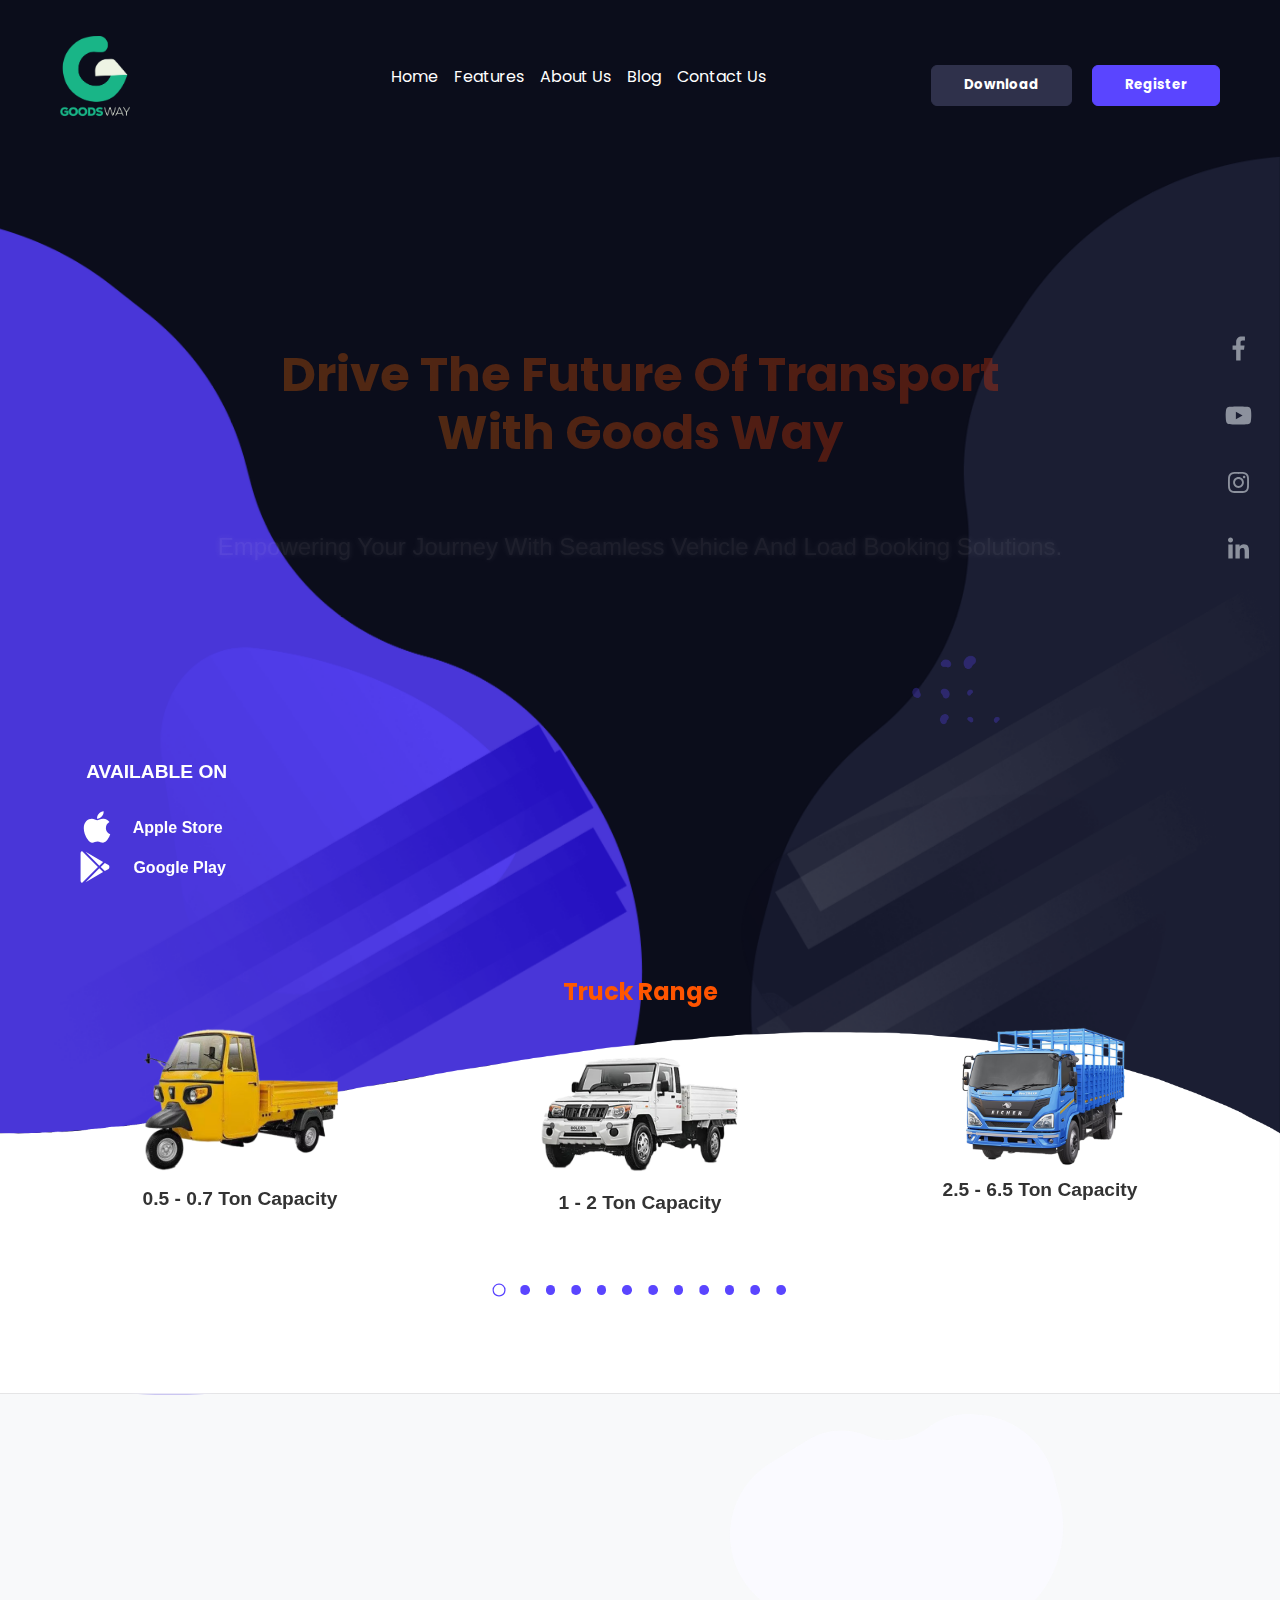
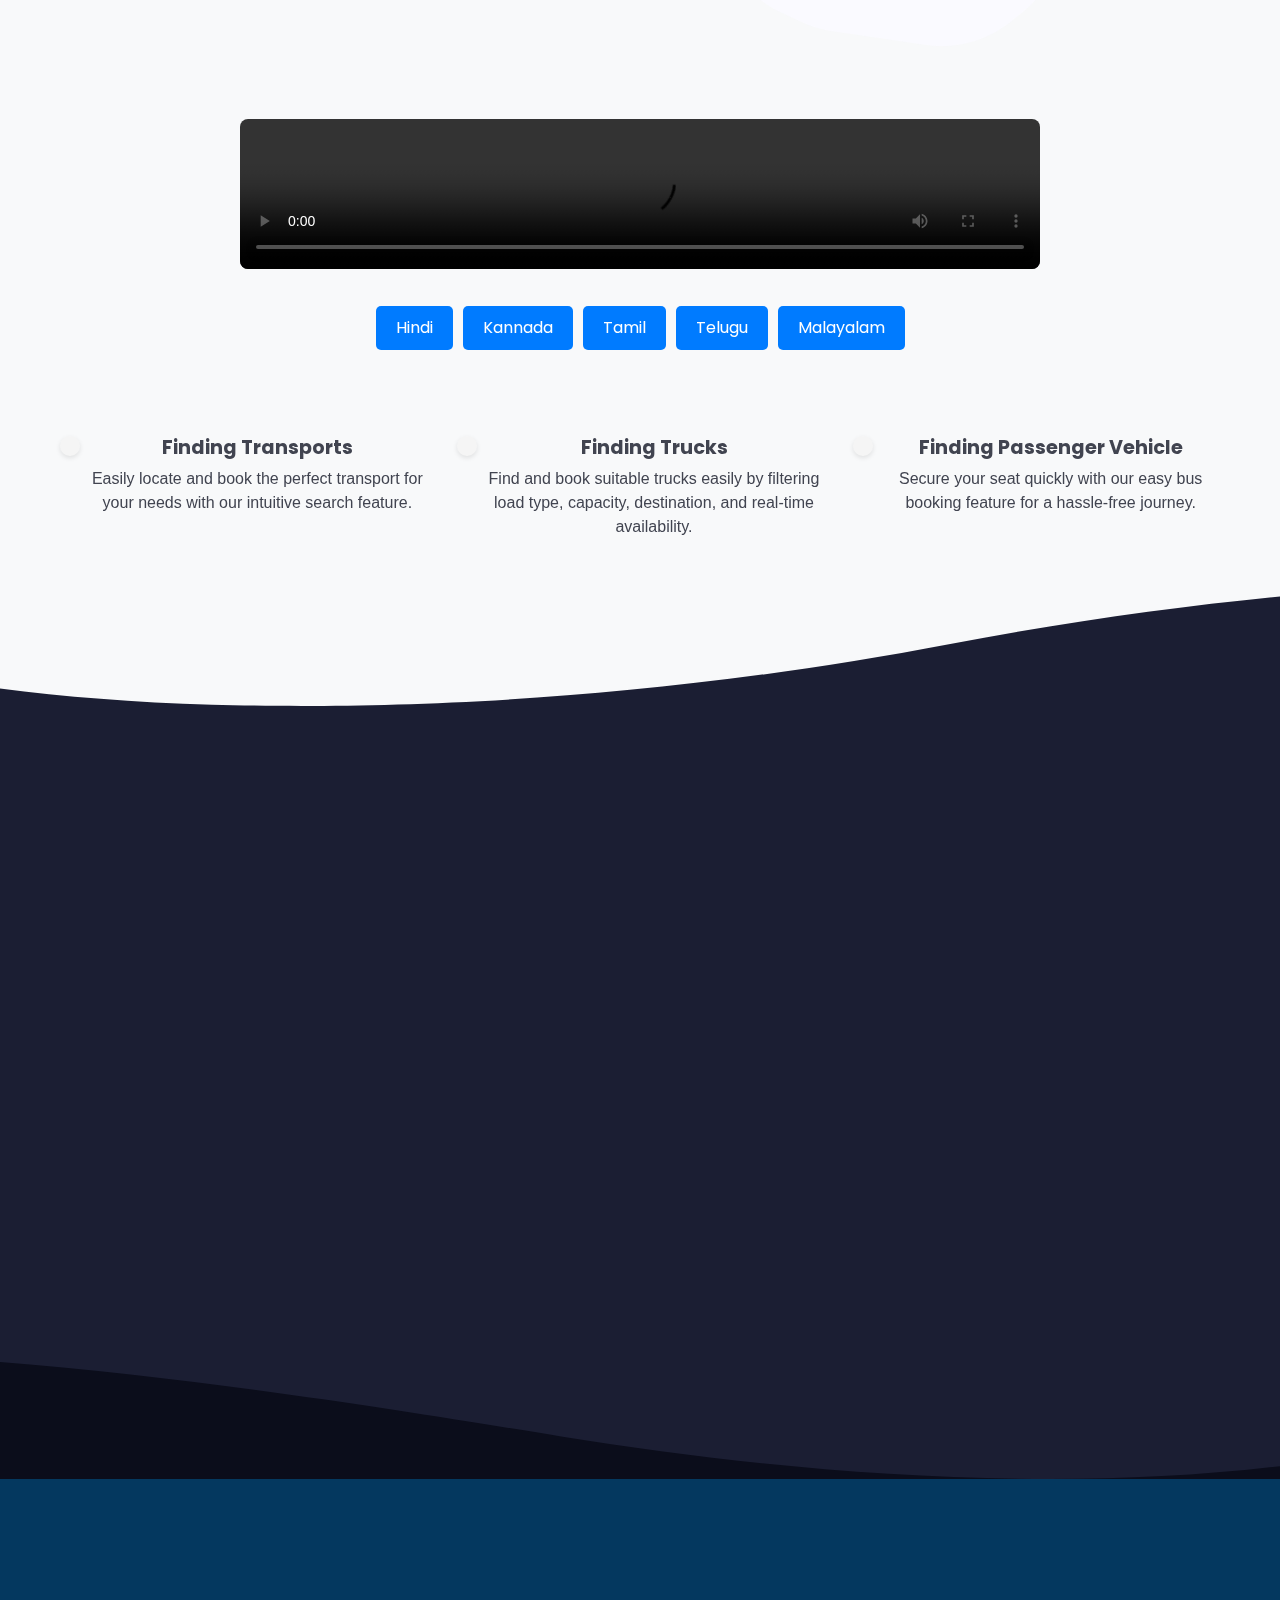
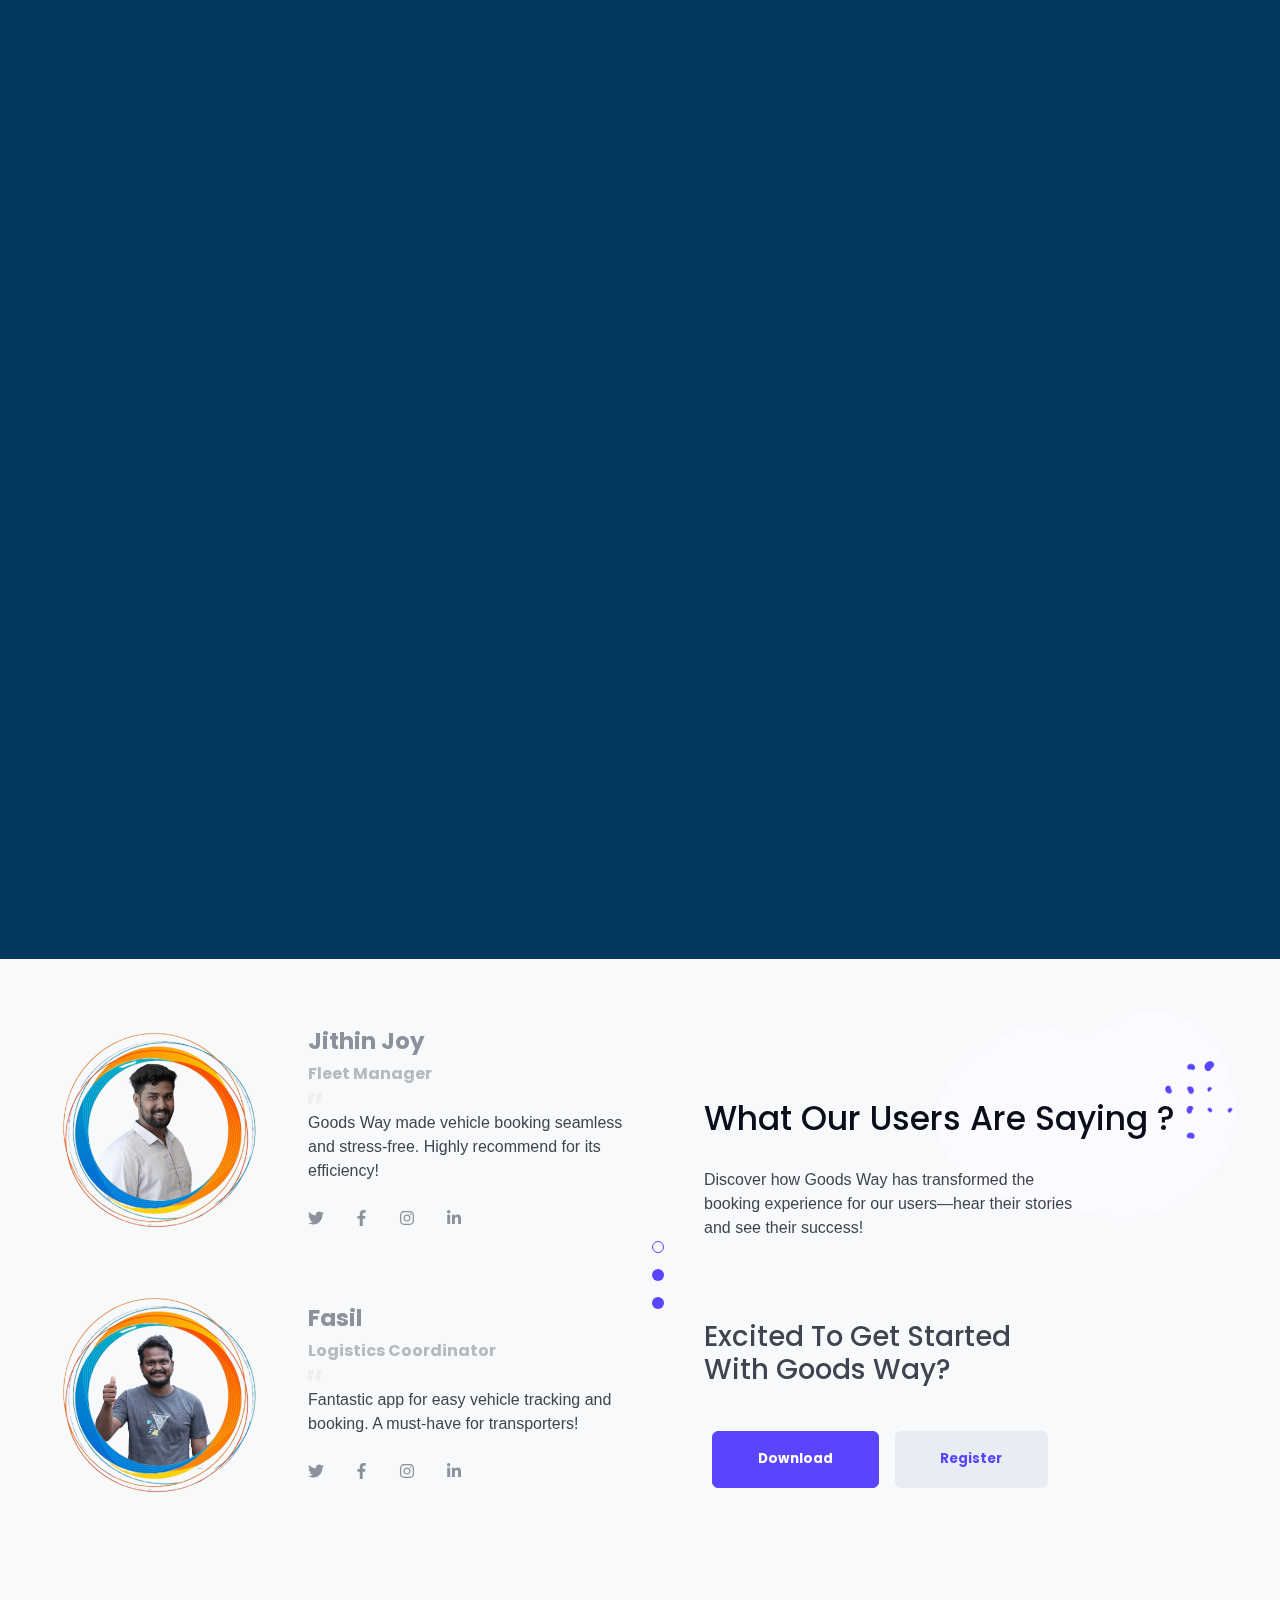
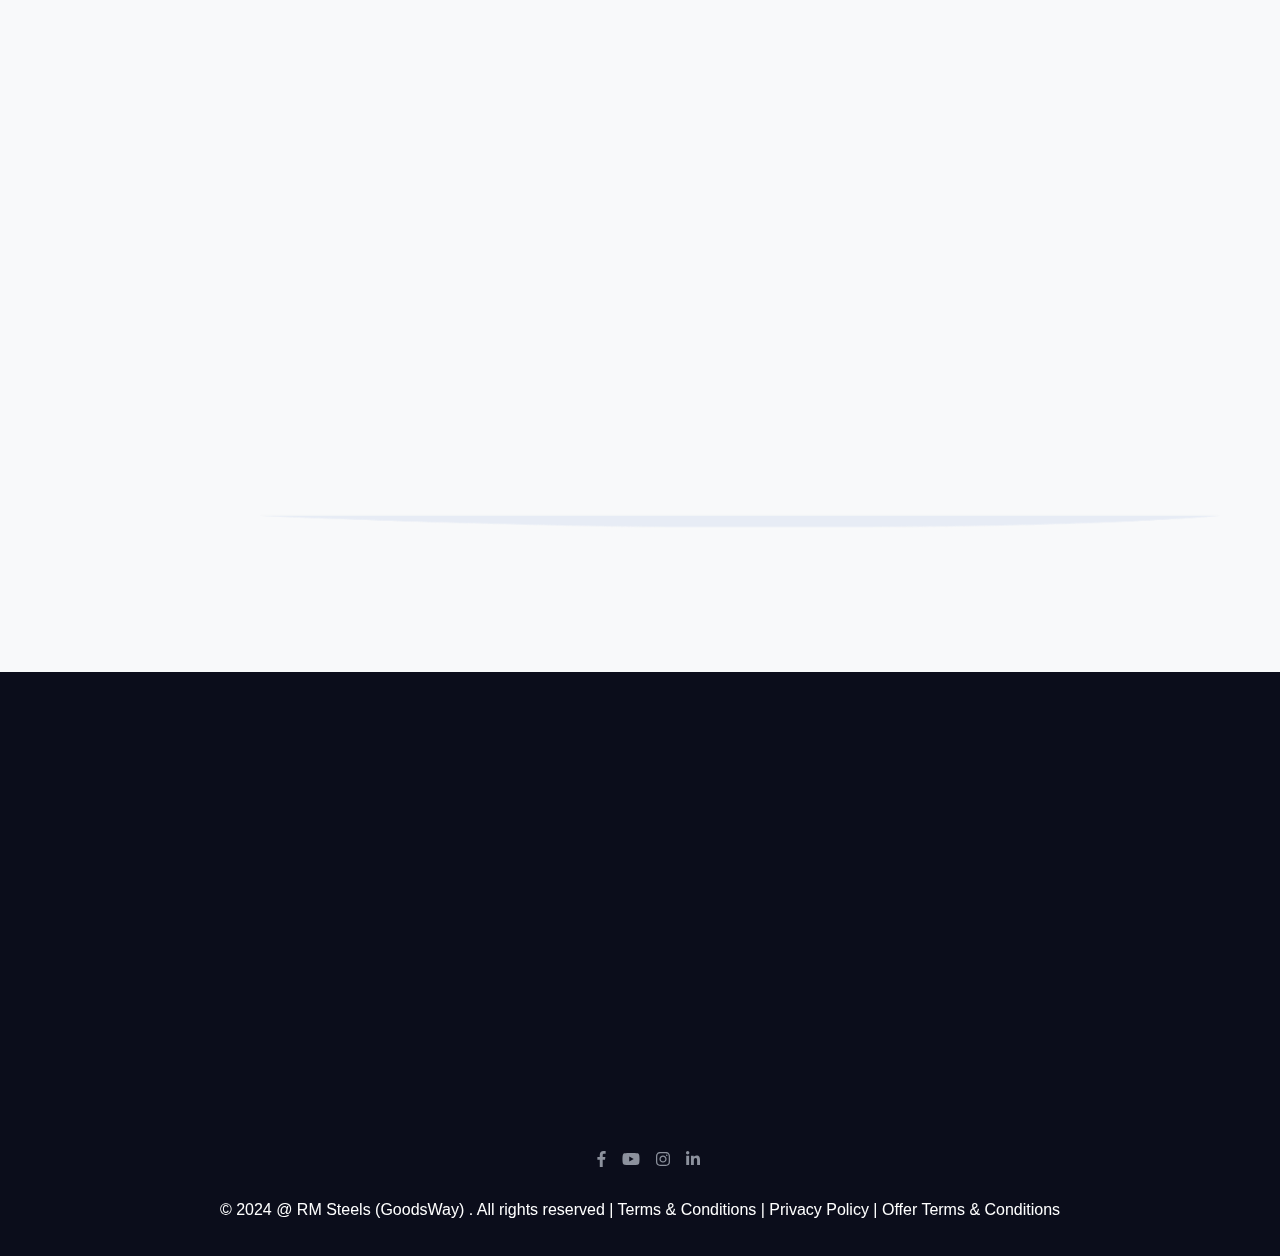
==== commit 2b9335be: "Update index.html" ====
--- a/index.html
+++ b/index.html
@@ -279,7 +279,7 @@
 
         <!-- Right side for image on larger screens -->
         <div class="col-lg-8 col-md-12 order-lg-2 order-1 d-flex justify-content-center align-items-center">
-            <img class="img-fluid position-relative" src="assets/ipad.png" alt="Goods Way Image" data-zanim-xs='{"delay":0.5,"duration":1.5}' />
+            <img class="img-fluid position-relative" src="assets/ipad2.png" alt="Goods Way Image" data-zanim-xs='{"delay":0.5,"duration":1.5}' />
         </div>
     </div>
 </div>
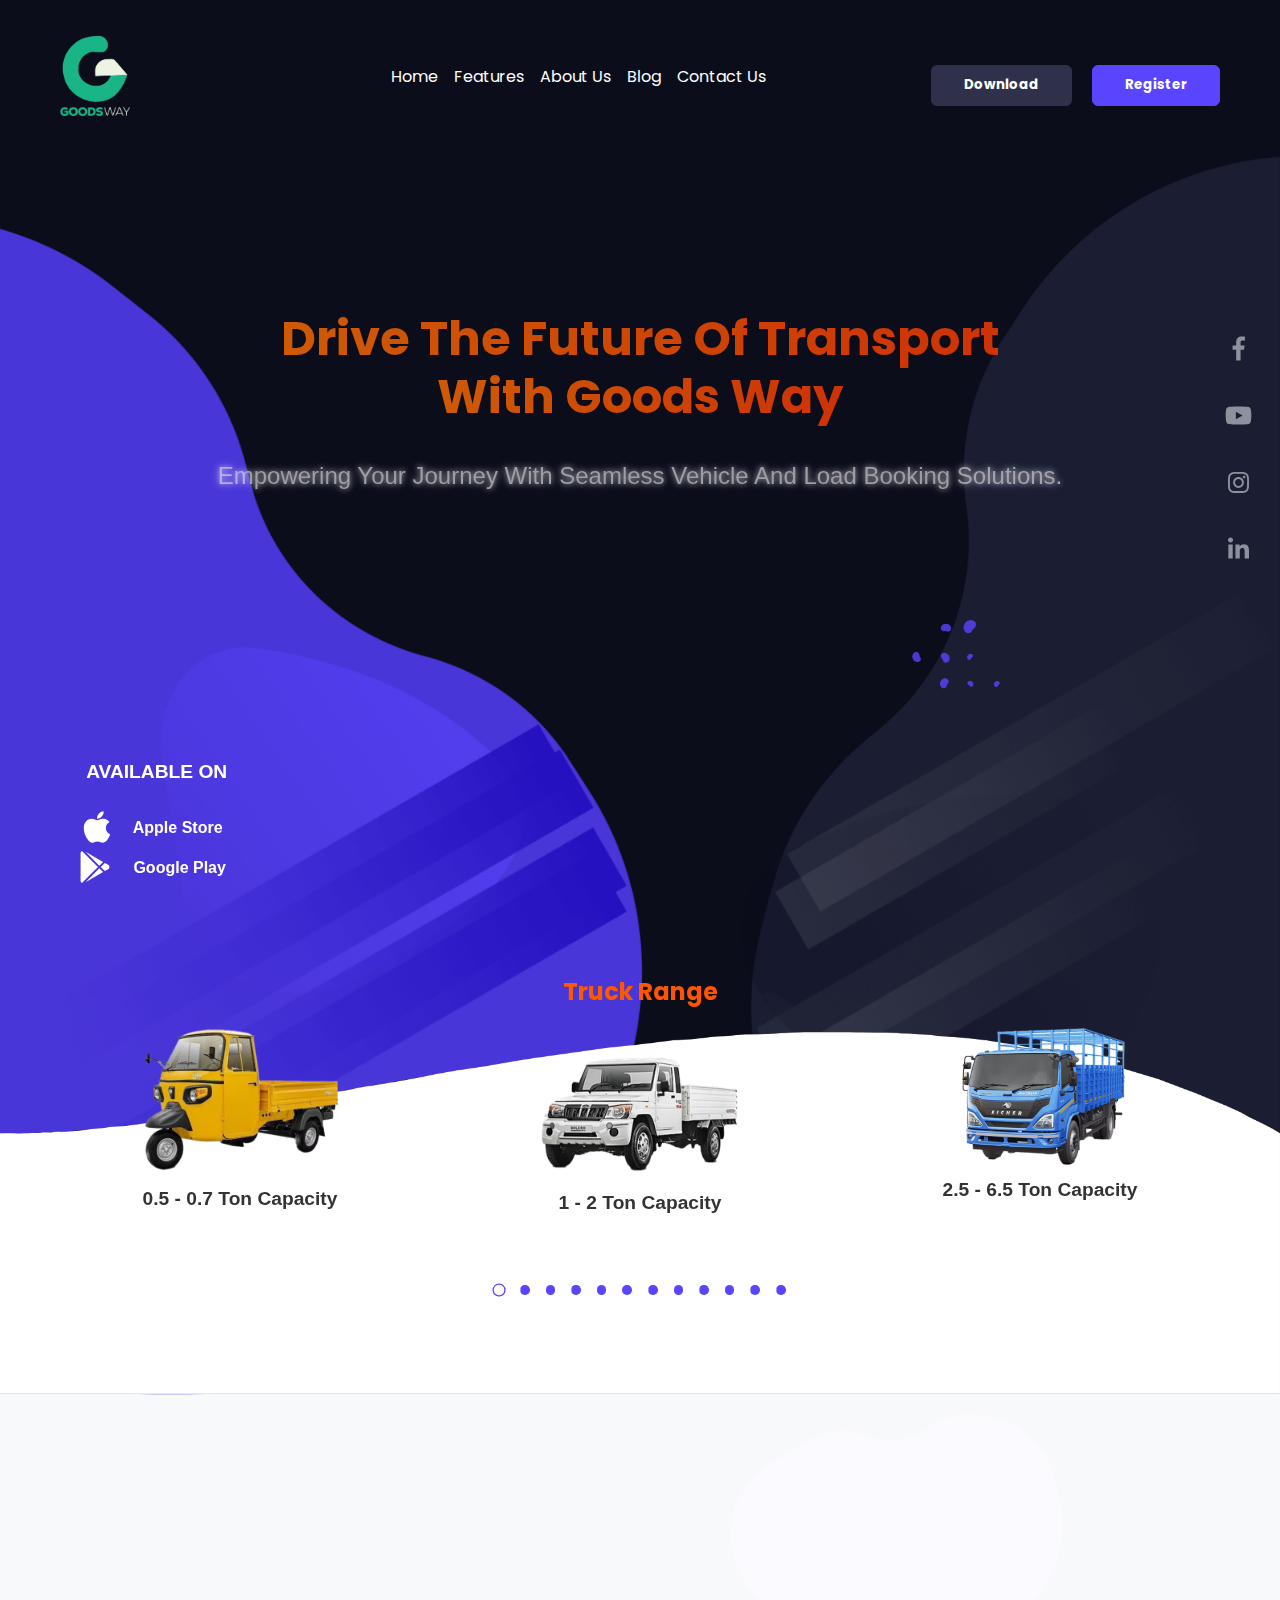
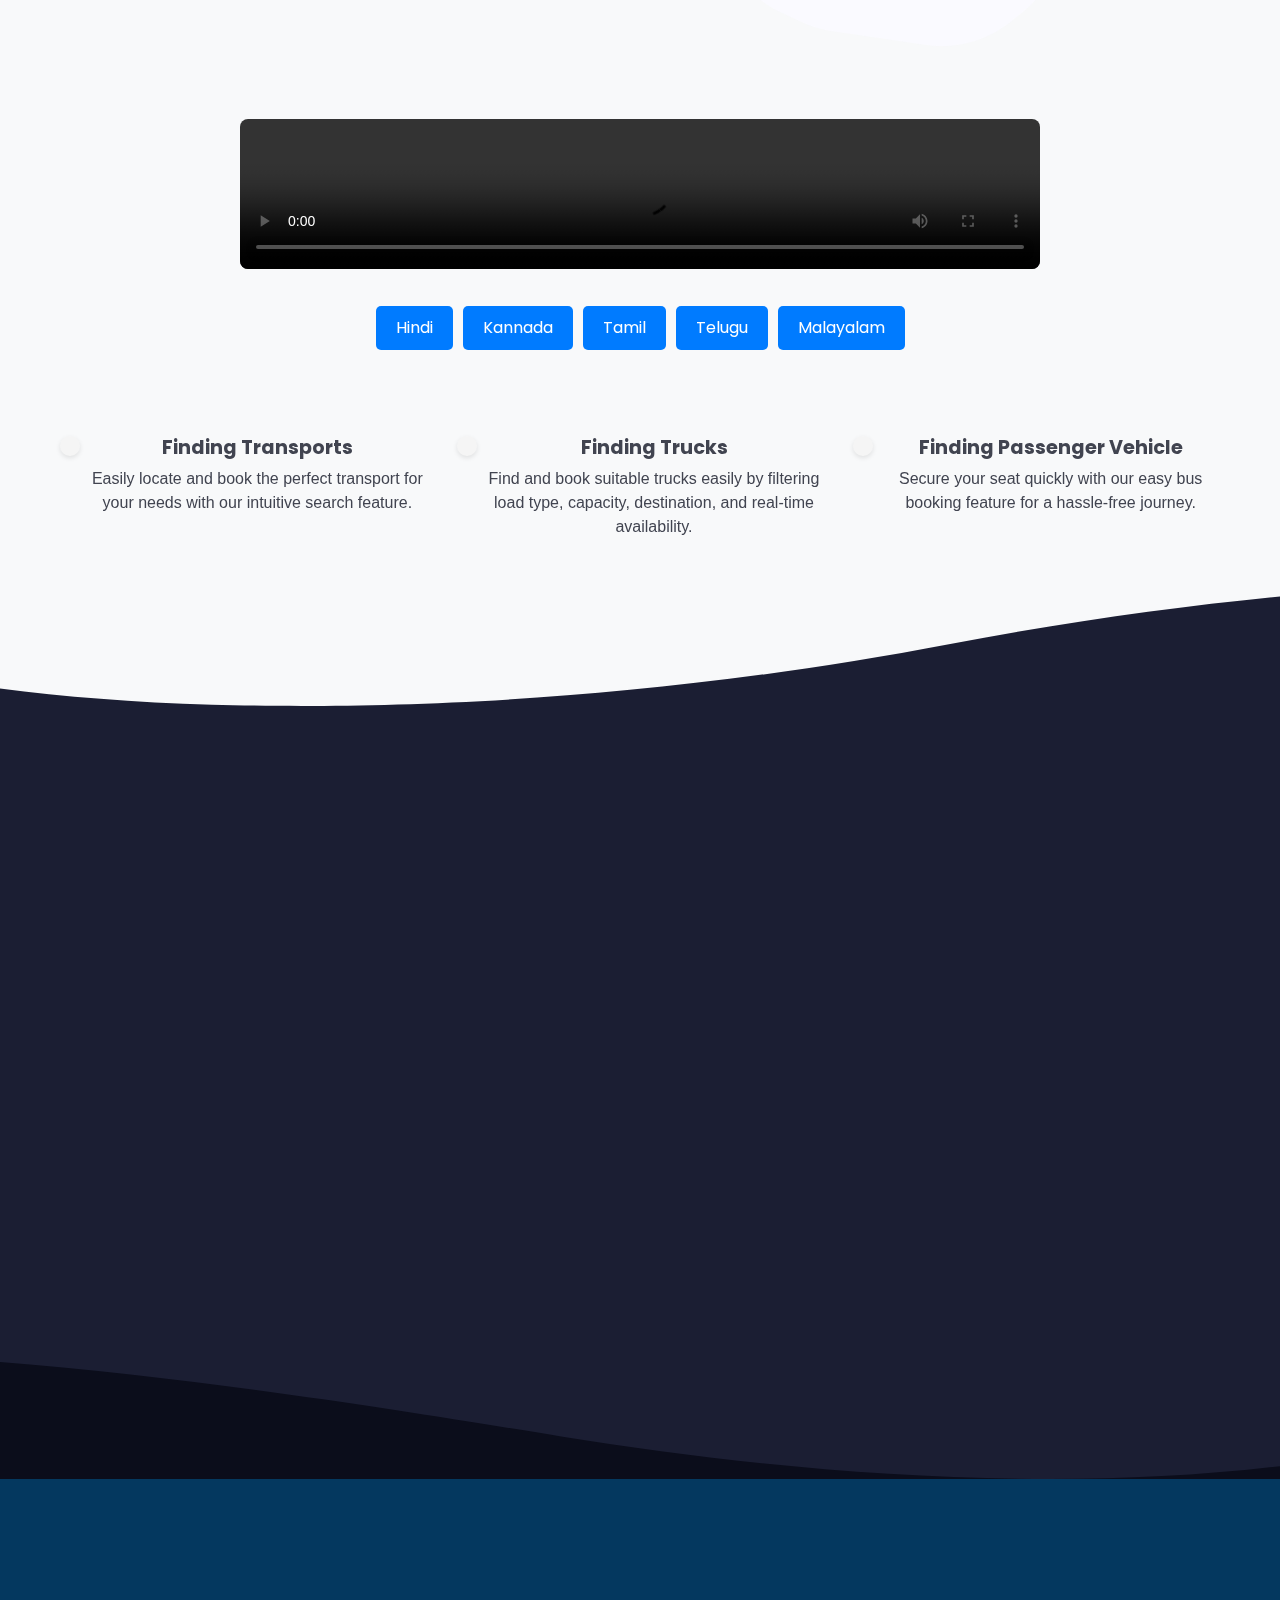
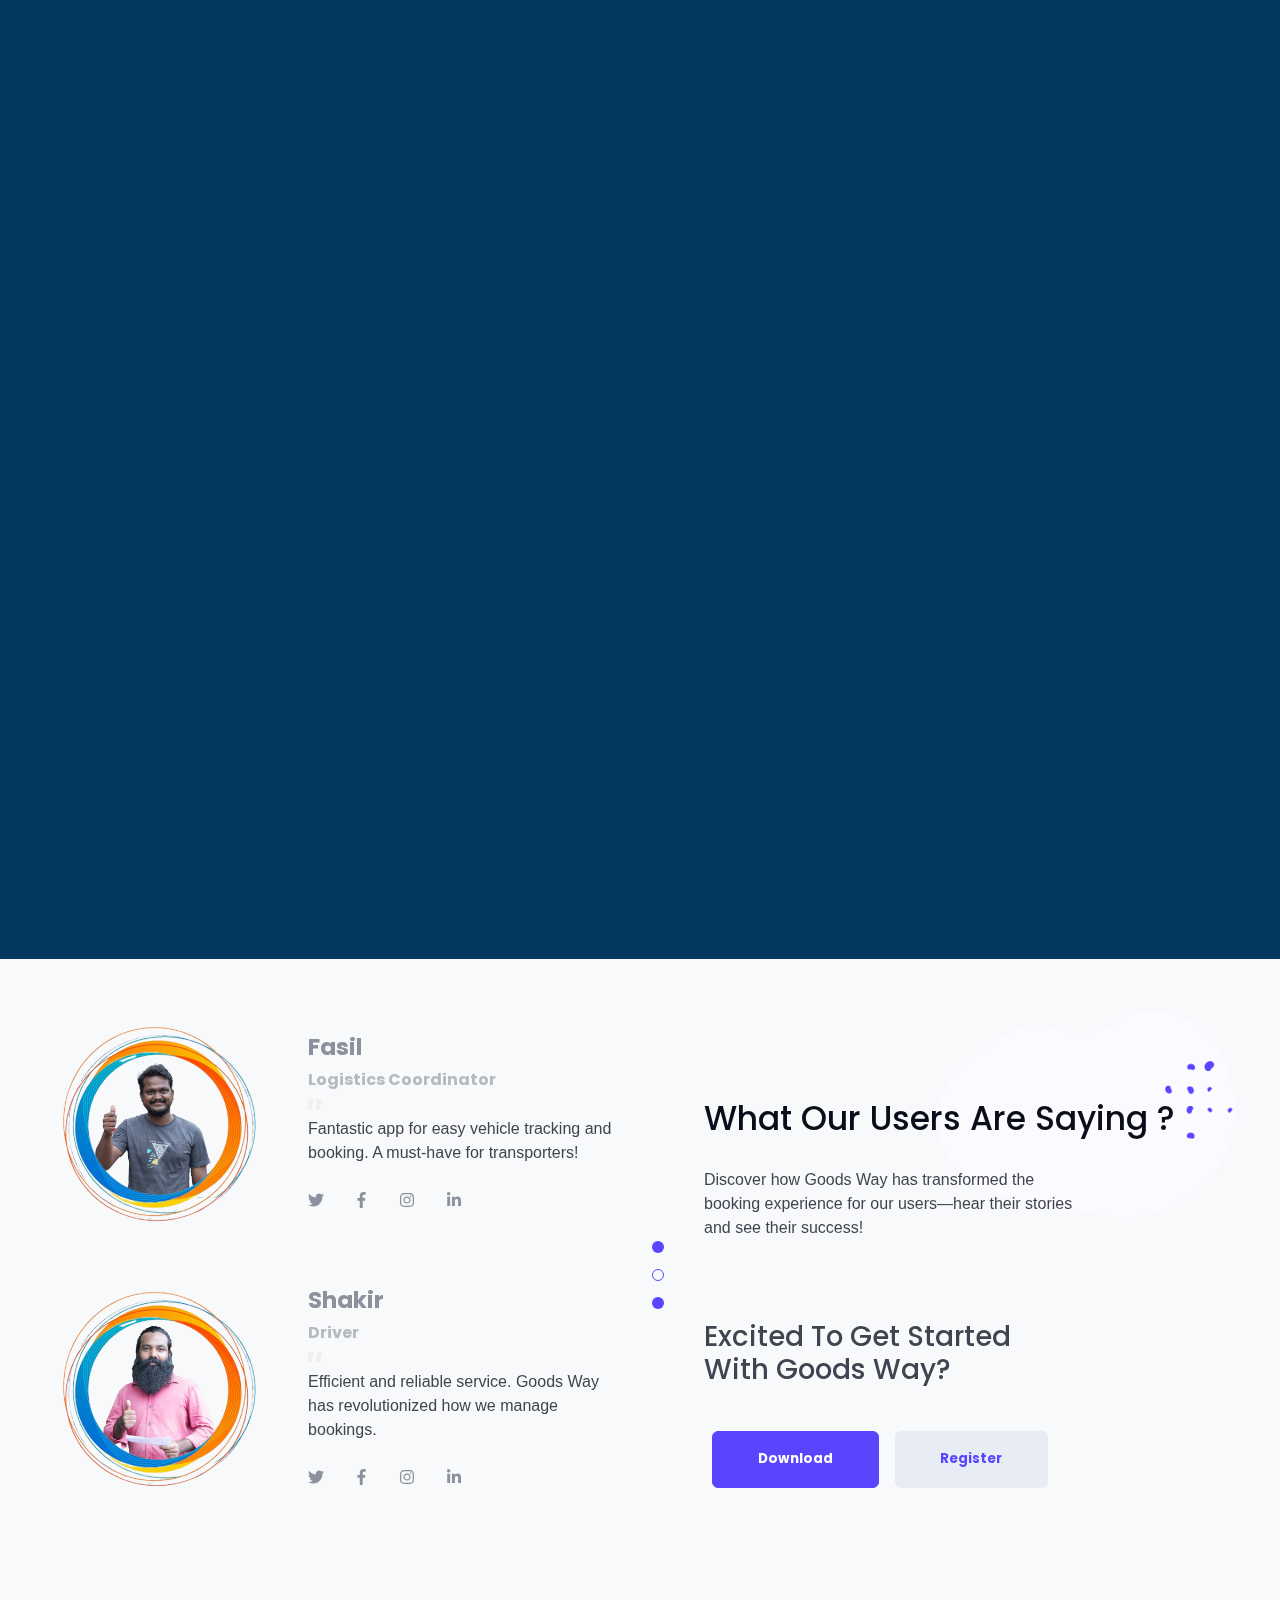
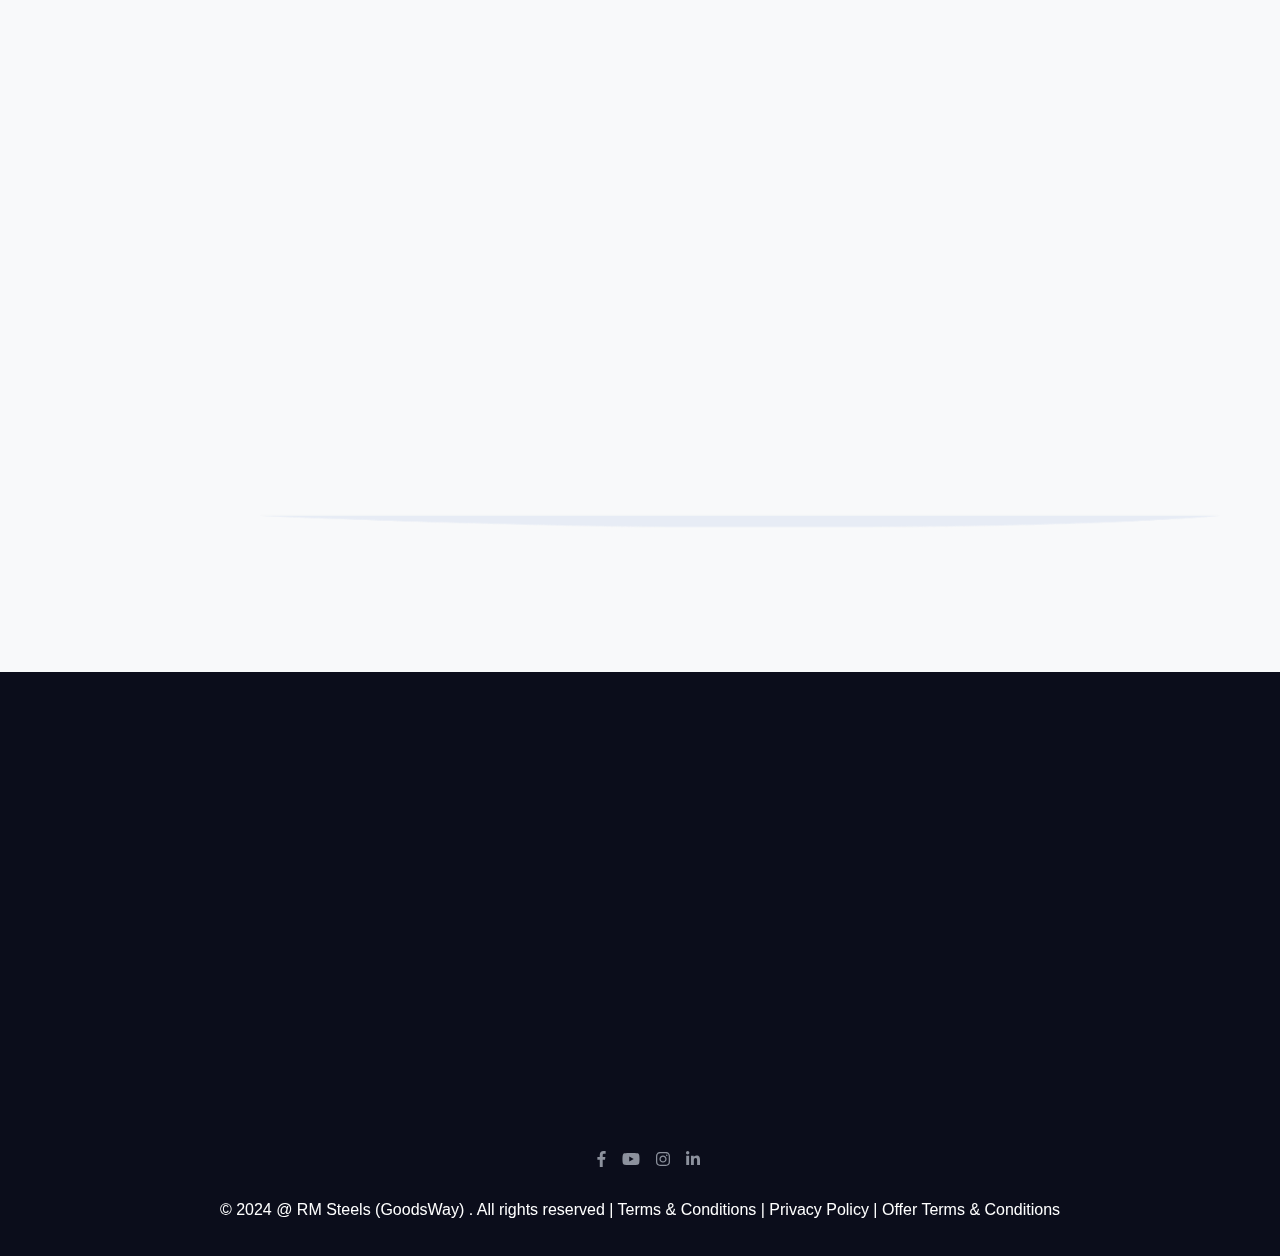
==== commit 127dabc4: "Update index.html" ====
--- a/index.html
+++ b/index.html
@@ -46,6 +46,16 @@
 
   gtag('config', 'AW-11492394605');
 </script>
+    <!-- Google tag (gtag.js) -->
+<script async src="https://www.googletagmanager.com/gtag/js?id=AW-11492394605"></script>
+<script>
+  window.dataLayer = window.dataLayer || [];
+  function gtag(){dataLayer.push(arguments);}
+  gtag('js', new Date());
+
+  gtag('config', 'AW-11492394605');
+</script>
+
   </head>
 
 
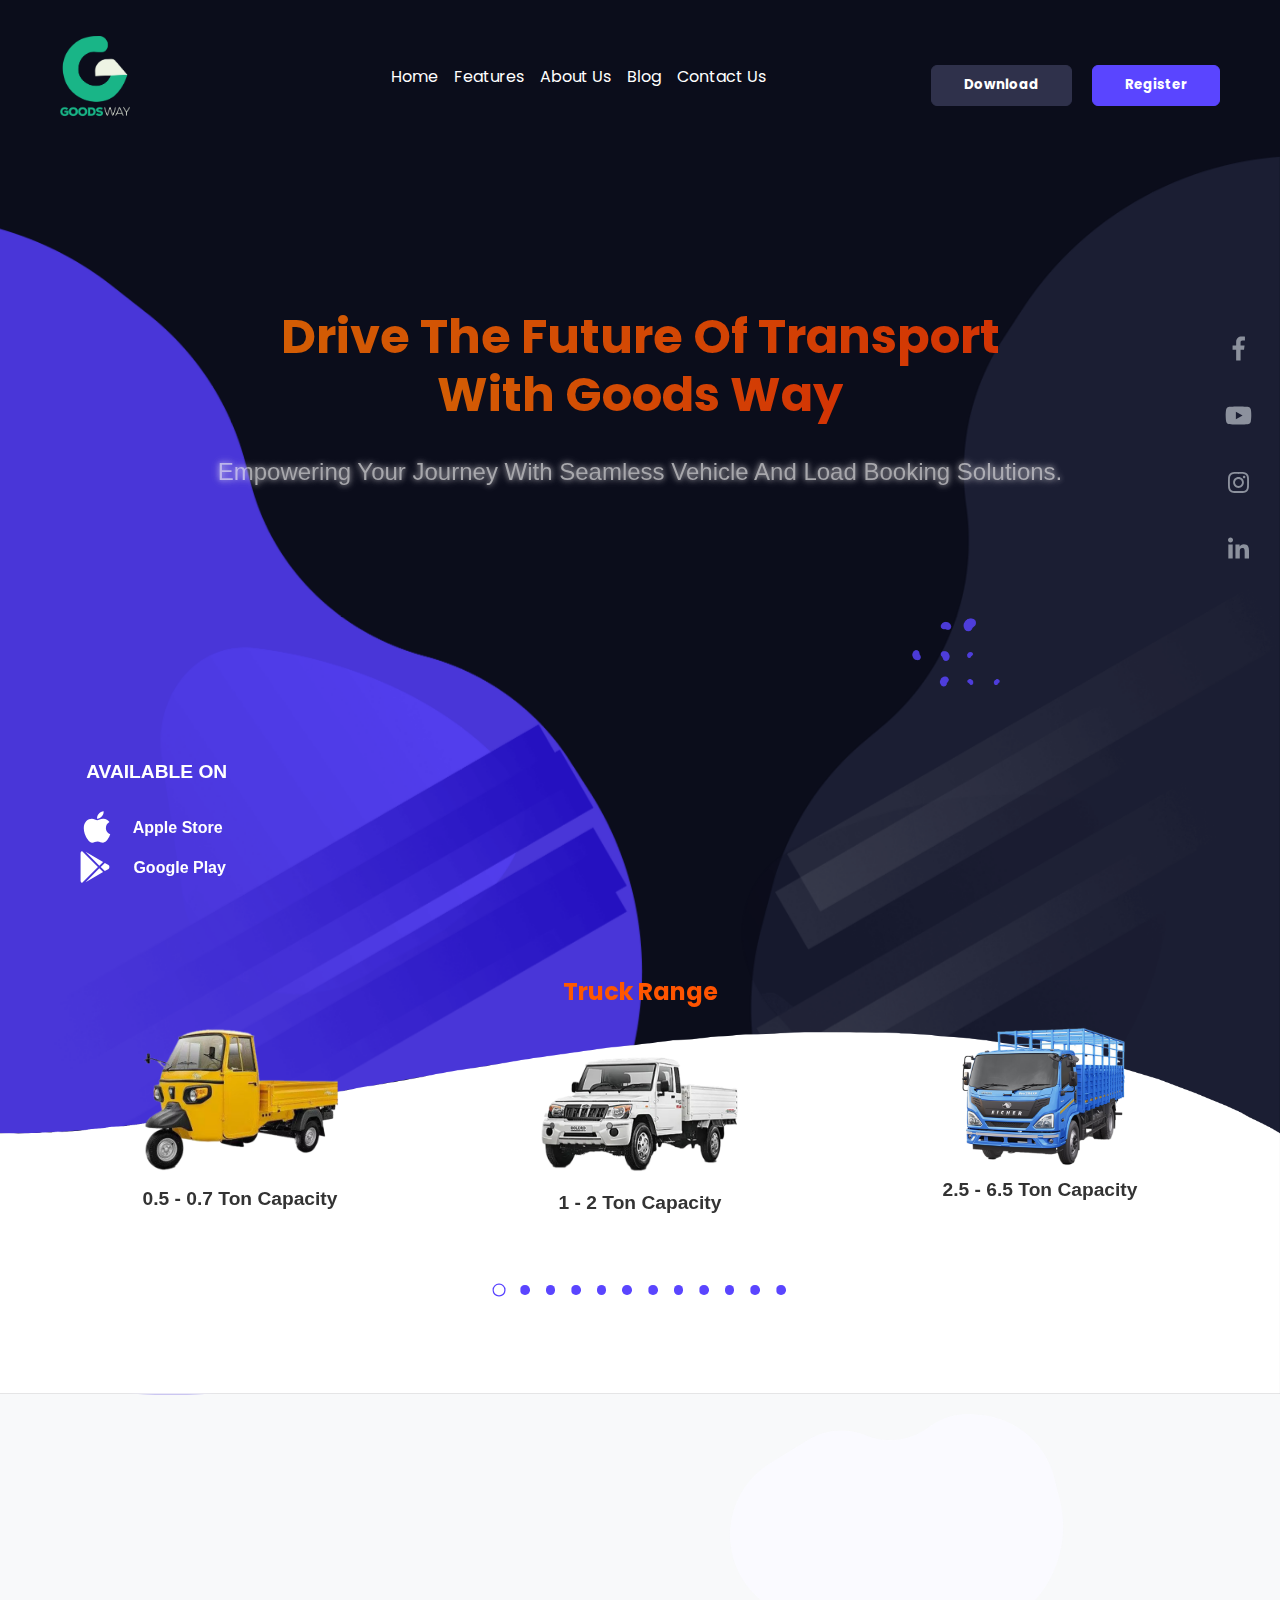
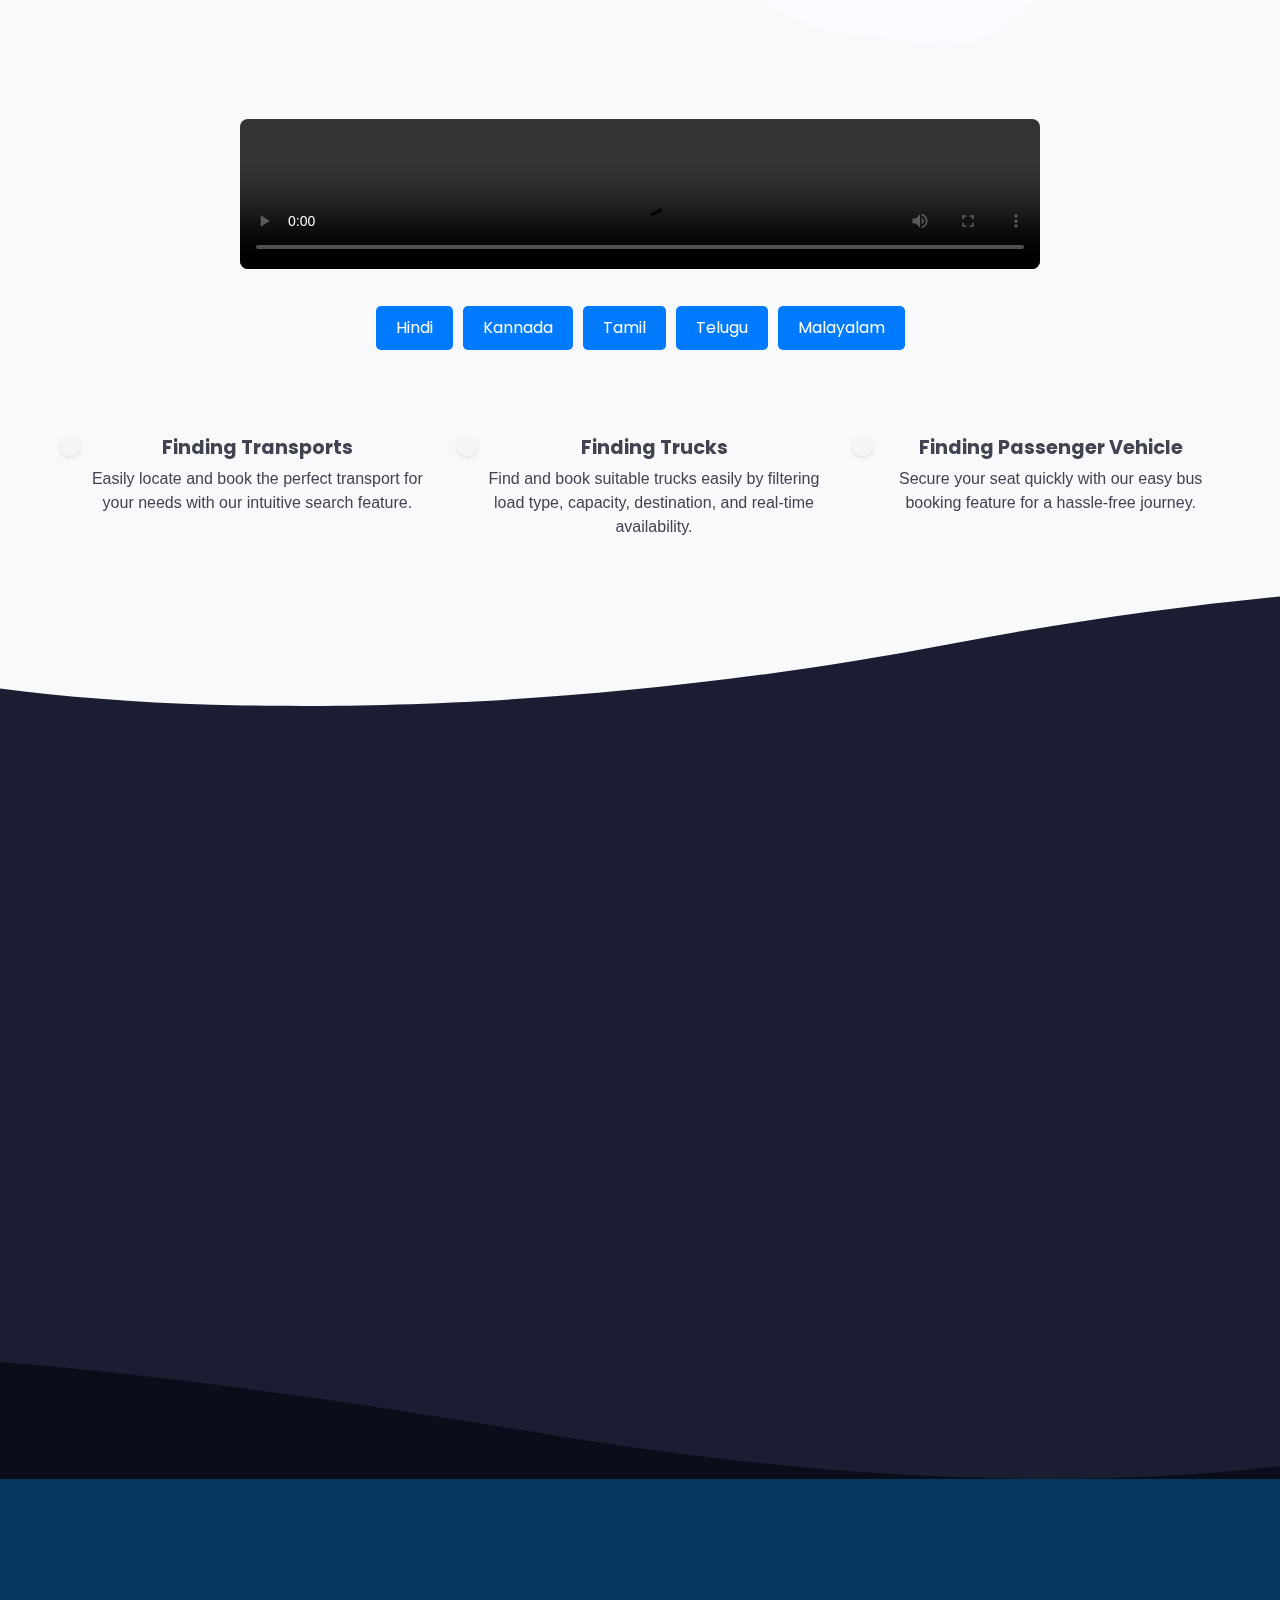
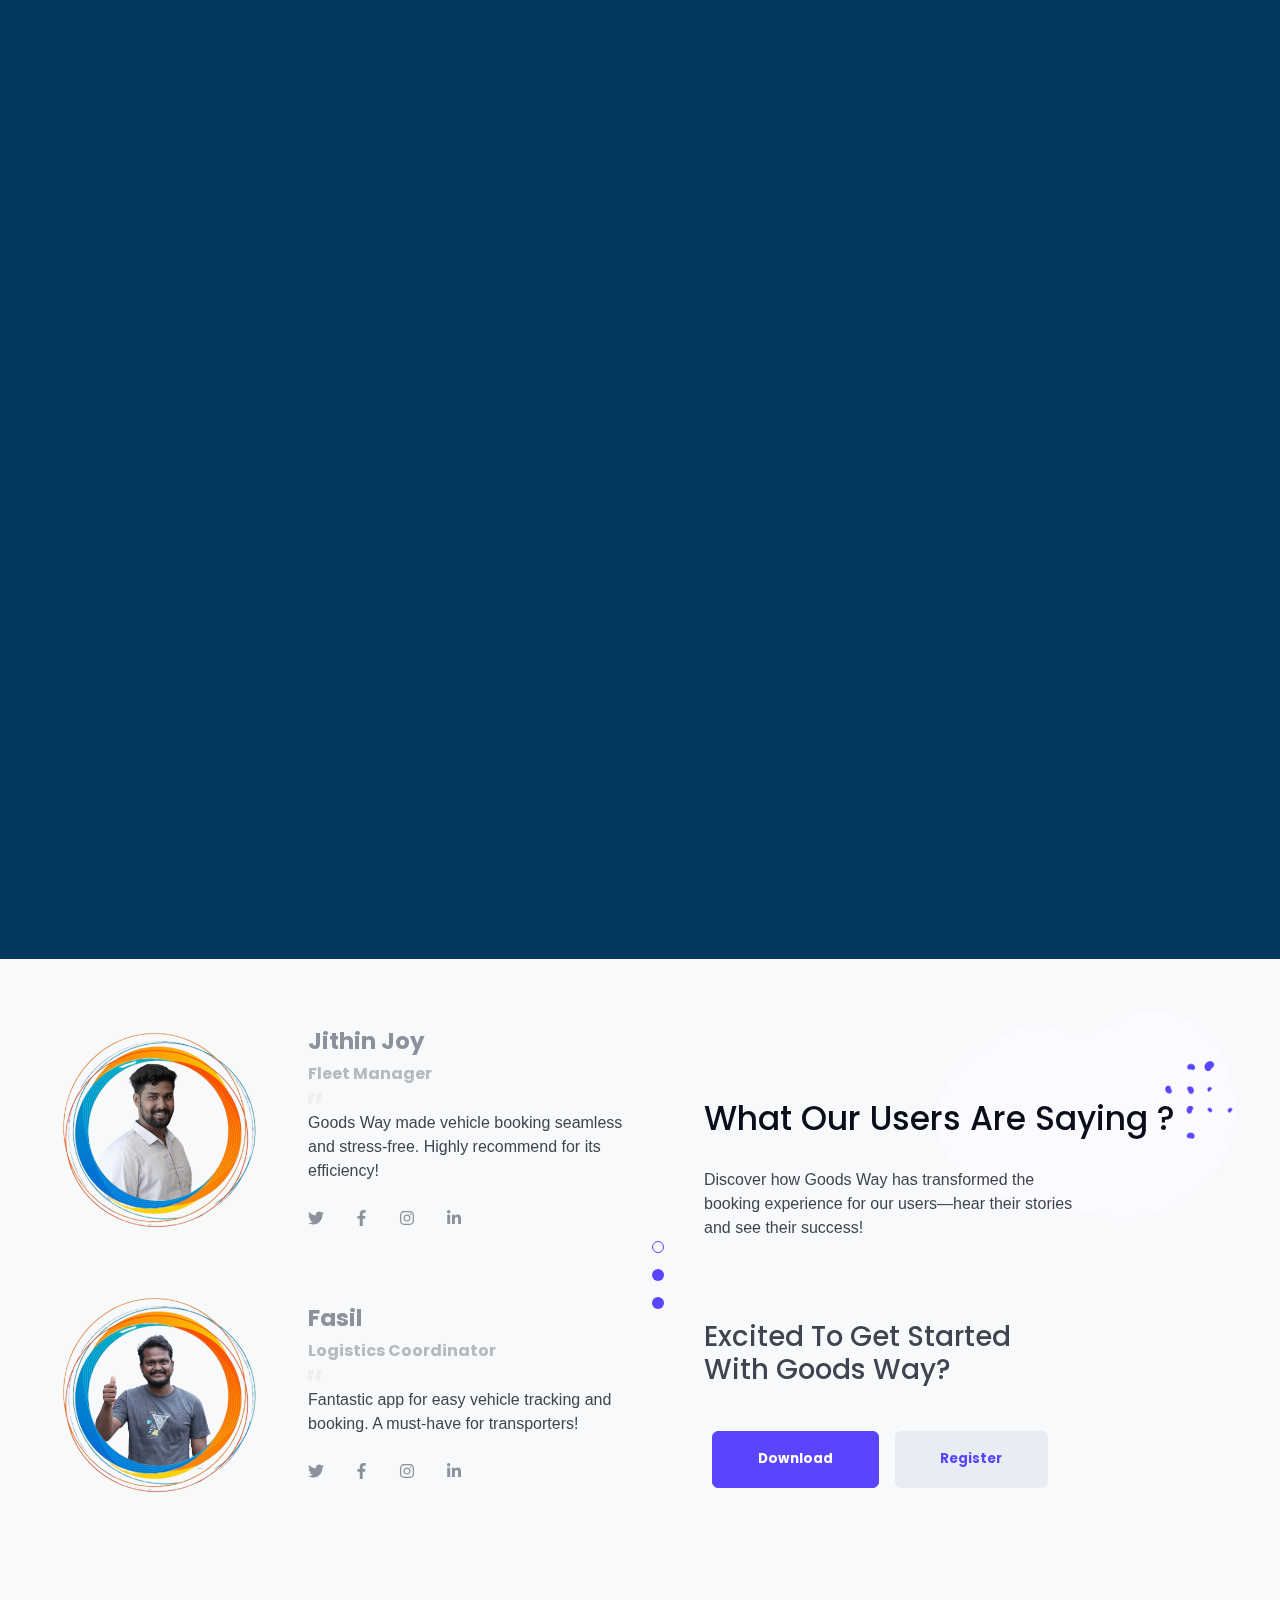
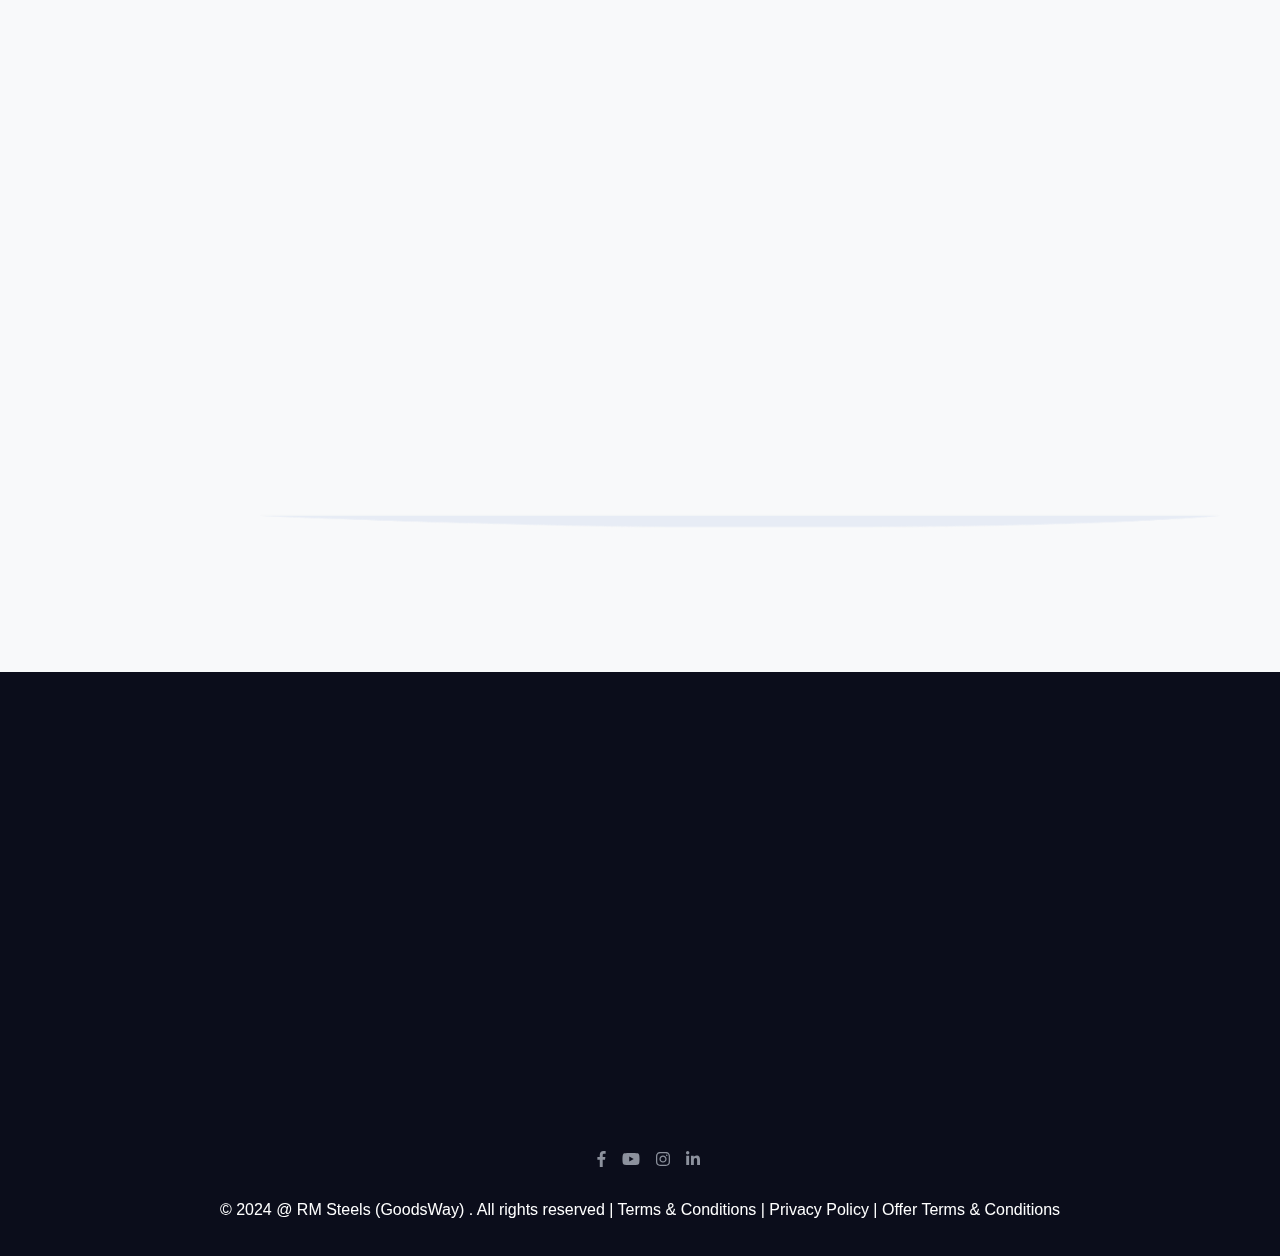
==== commit 5c9845af: "Update index.html" ====
--- a/index.html
+++ b/index.html
@@ -289,7 +289,7 @@
 
         <!-- Right side for image on larger screens -->
         <div class="col-lg-8 col-md-12 order-lg-2 order-1 d-flex justify-content-center align-items-center">
-            <img class="img-fluid position-relative" src="assets/ipad2.png" alt="Goods Way Image" data-zanim-xs='{"delay":0.5,"duration":1.5}' />
+            <img class="img-fluid position-relative" src="assets/home.png" alt="Goods Way Image" data-zanim-xs='{"delay":0.5,"duration":1.5}' />
         </div>
     </div>
 </div>
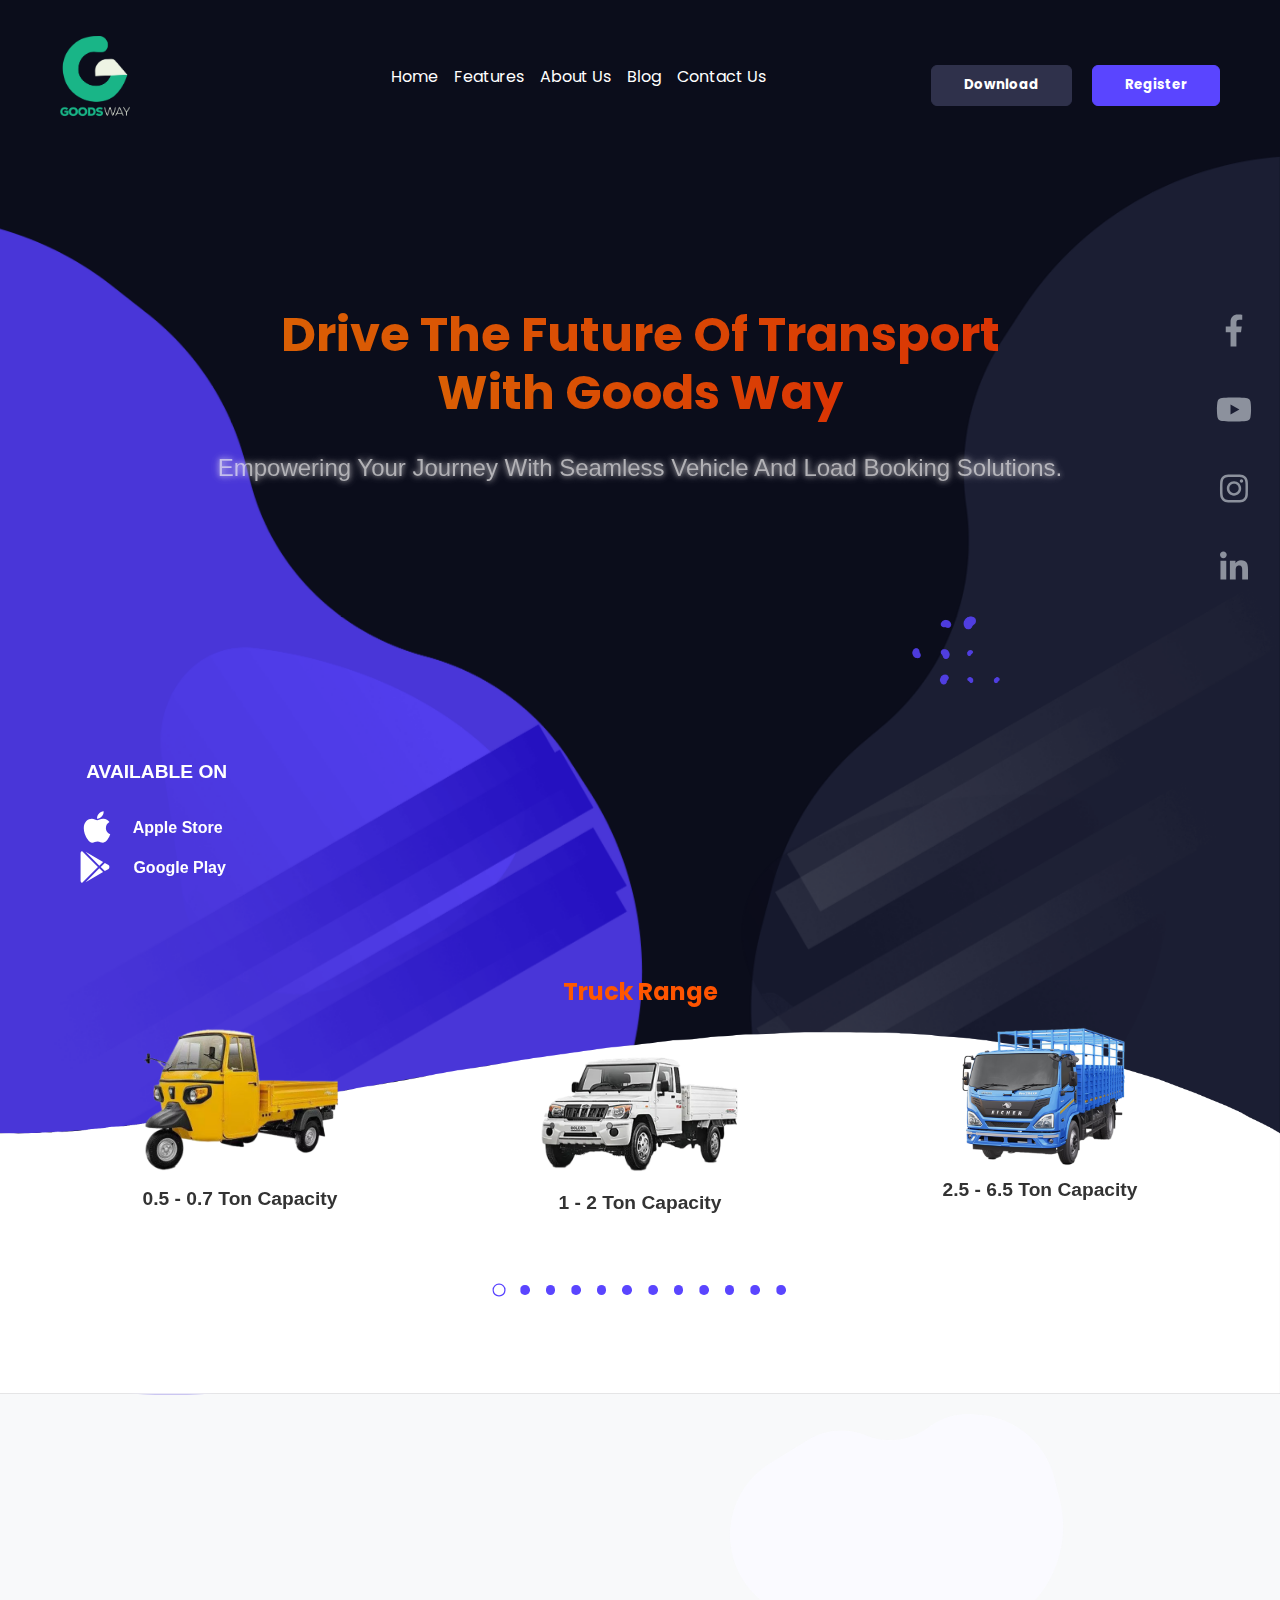
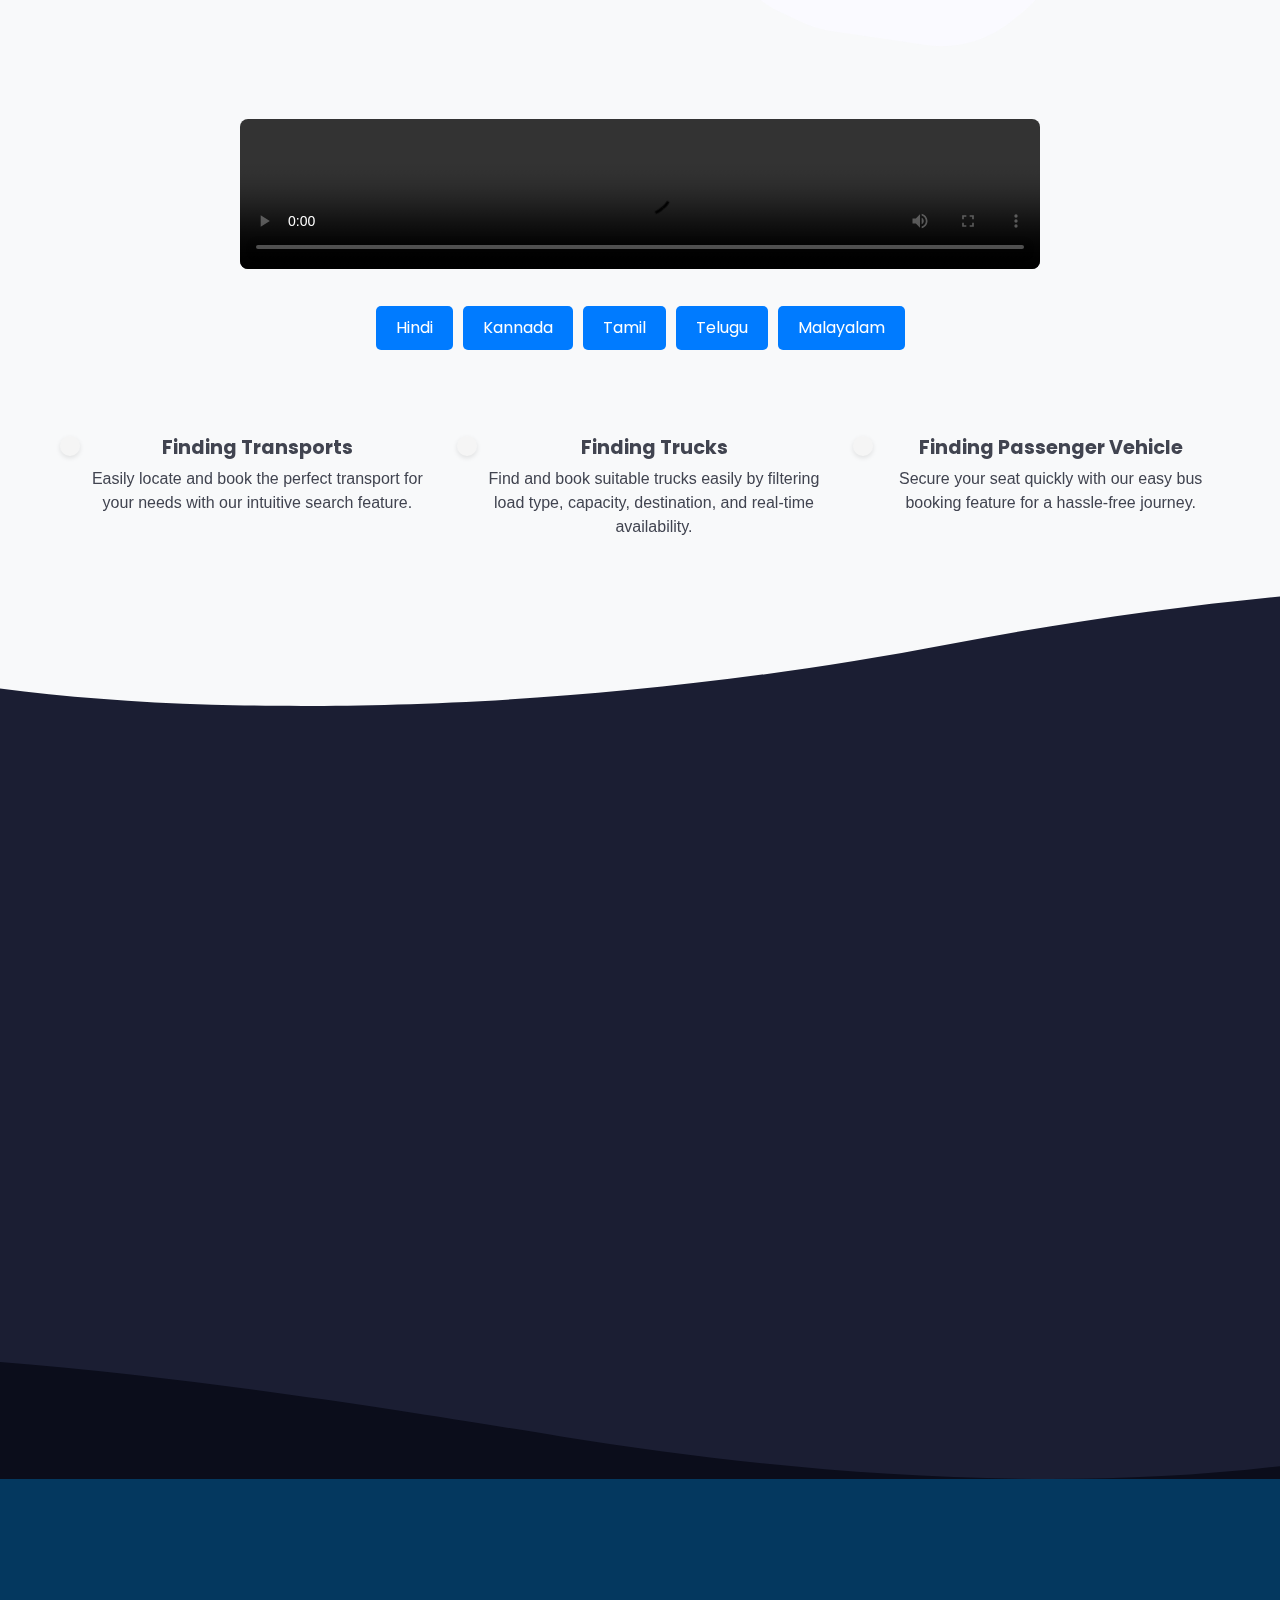
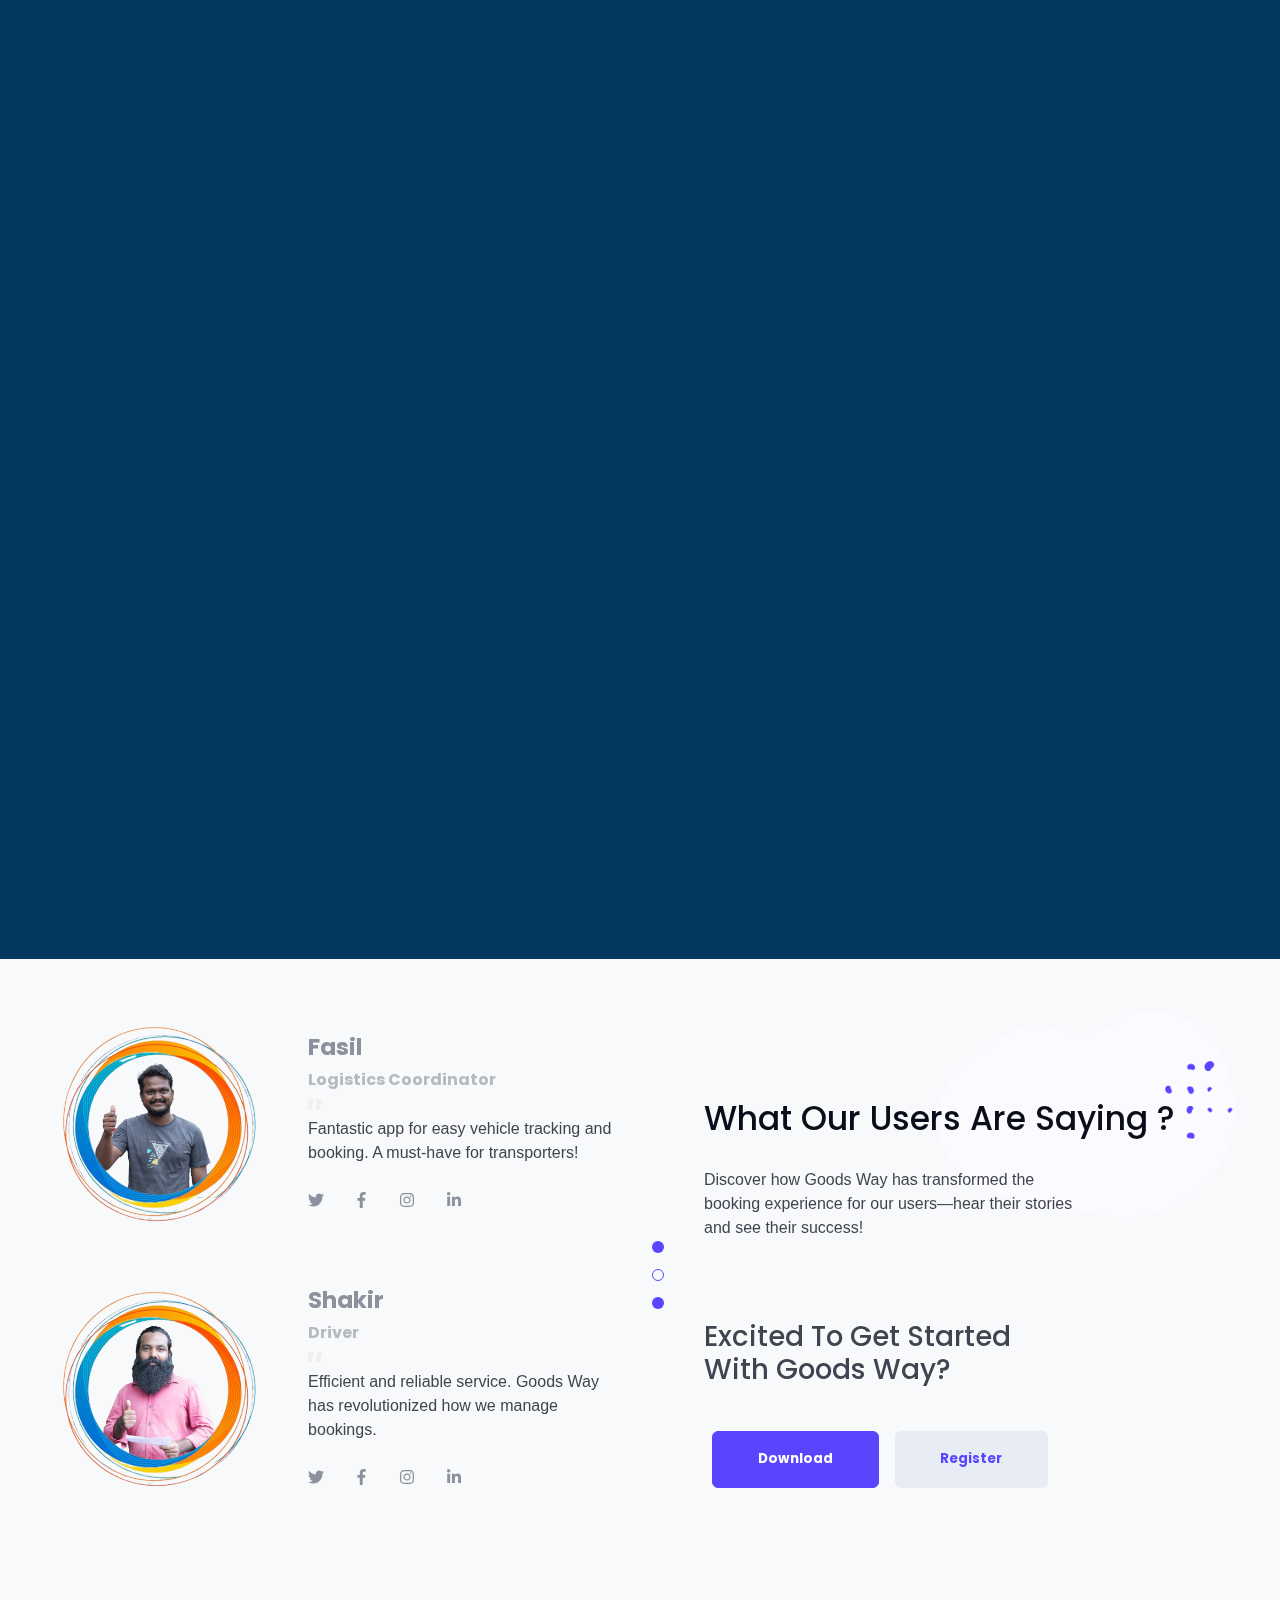
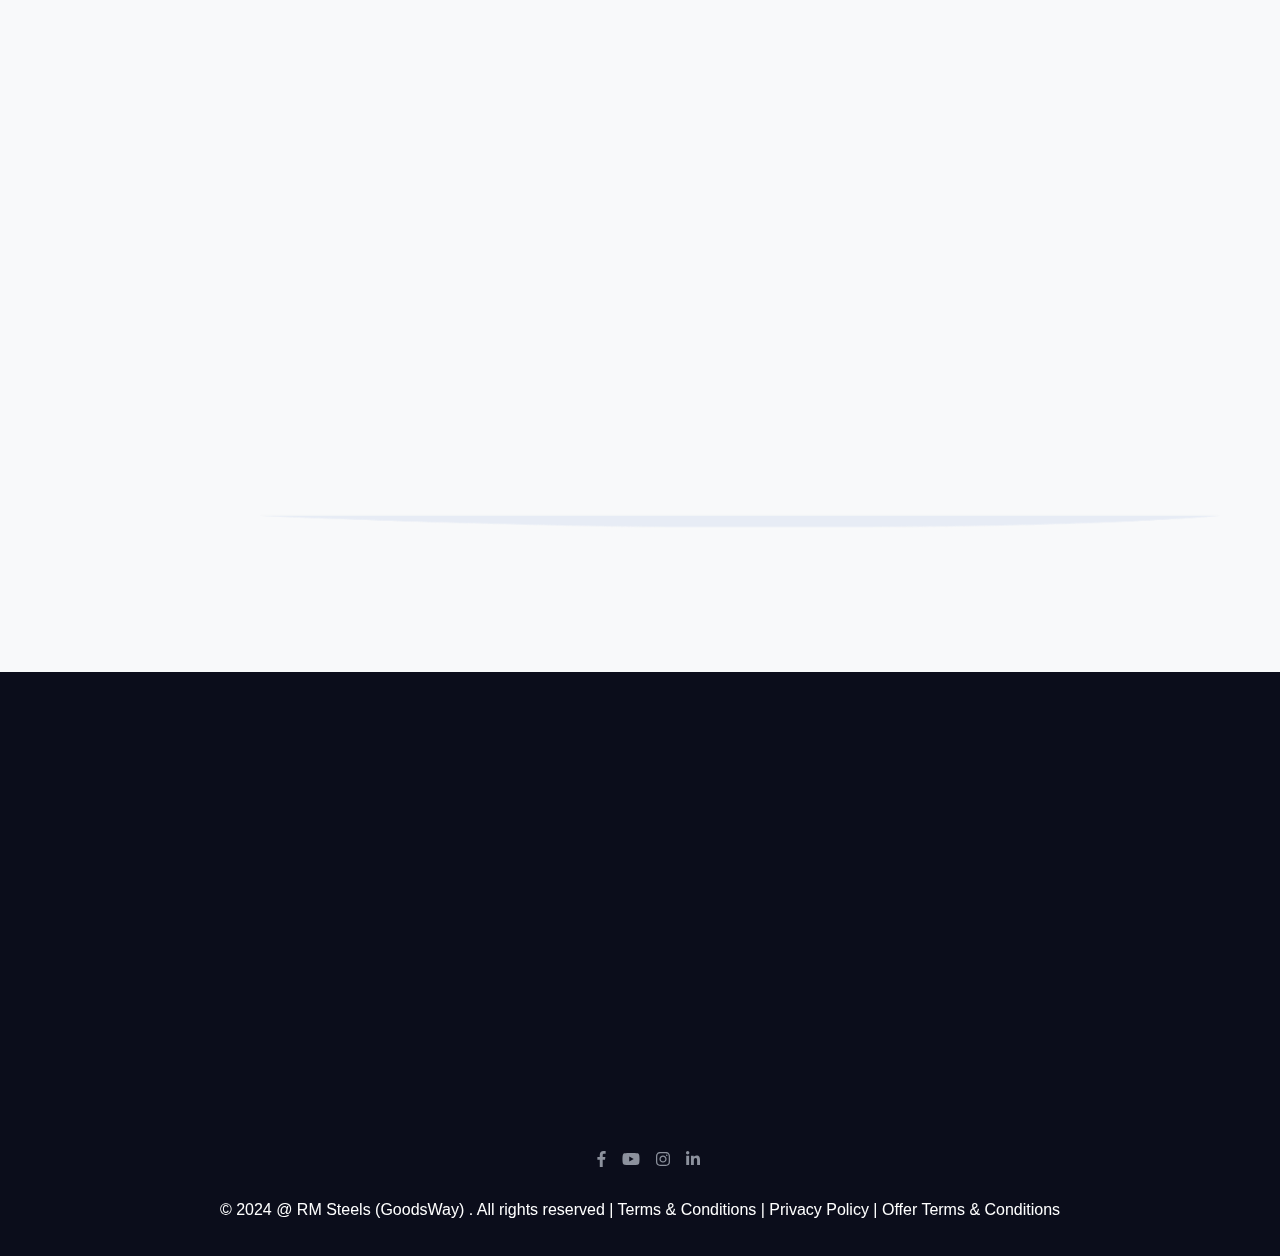
==== commit 45674e39: "Update index.html" ====
--- a/index.html
+++ b/index.html
@@ -120,10 +120,10 @@
 
               <!-- Vertical Social Media Icons -->
 <div class="social-icons-vertical">
-  <a class="nav-item nav-link px-2 social-icon-hover-primary" href="https://www.facebook.com/GOODSWAYINDIA?mibextid=ZbWKwL">
+  <a class="nav-item nav-link px-2 social-icon-hover-primary" href="https://www.facebook.com/share/1X1EmY5qef/?mibextid=wwXIfr">
     <span class="fab fa-facebook-f social-icon"></span>
   </a>
-  <a class="nav-item nav-link px-2 social-icon-hover-danger" href="https://youtube.com/@goodsway-t9i?si=Sl0k0YTRMEL9VAtx">
+  <a class="nav-item nav-link px-2 social-icon-hover-danger" href="https://youtube.com/@goodswayindia?si=HS5Pa96ZTalPLDok">
     <span class="fab fa-youtube social-icon"></span>
   </a>
   <a class="nav-item nav-link px-2 social-icon-hover-warning" href="https://www.instagram.com/goodswayindia/profilecard/?igsh=MXZ2eG40a2dxeDIzOA==">
@@ -147,7 +147,7 @@
 
 .social-icons-vertical a {
   color: #ffffff; /* Adjust color if needed */
-  font-size: 1.5rem; /* Adjust icon size */
+  font-size: 2rem; /* Adjust icon size */
   transition: color 0.3s;
 }
 
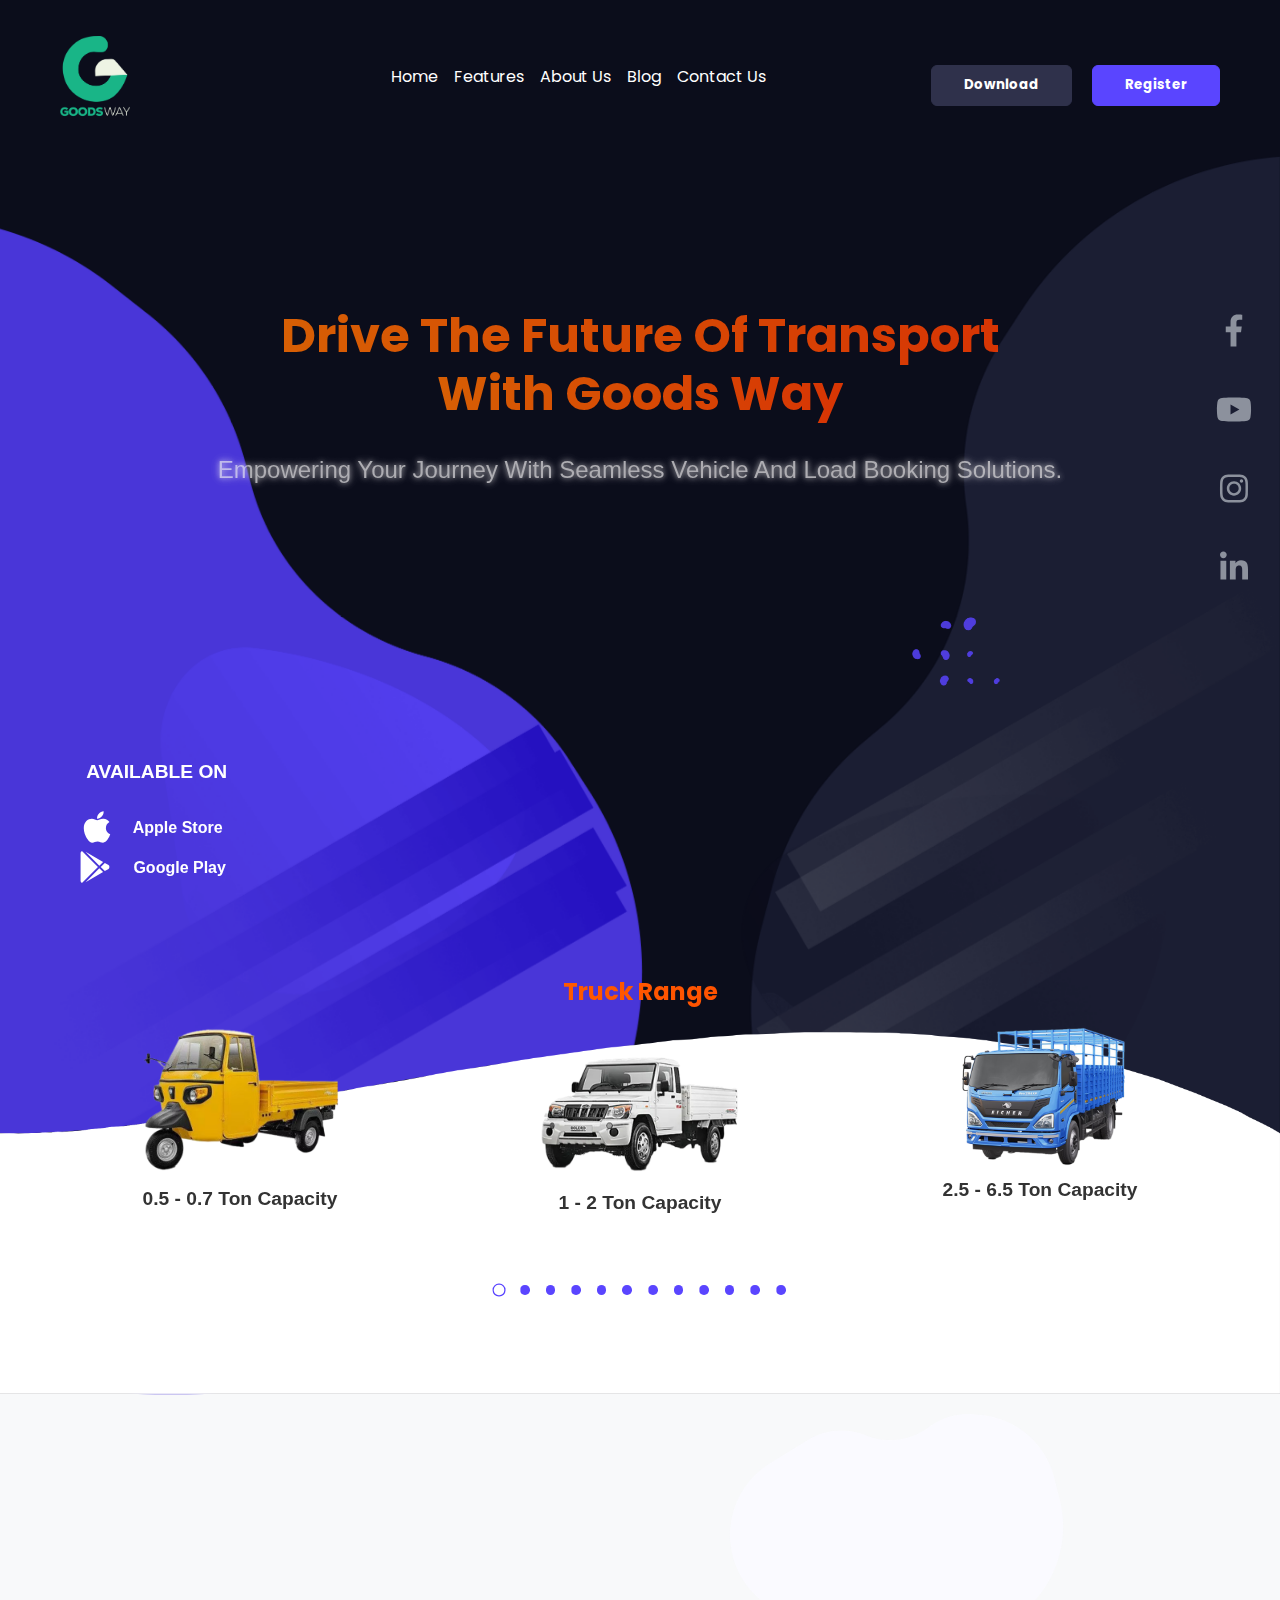
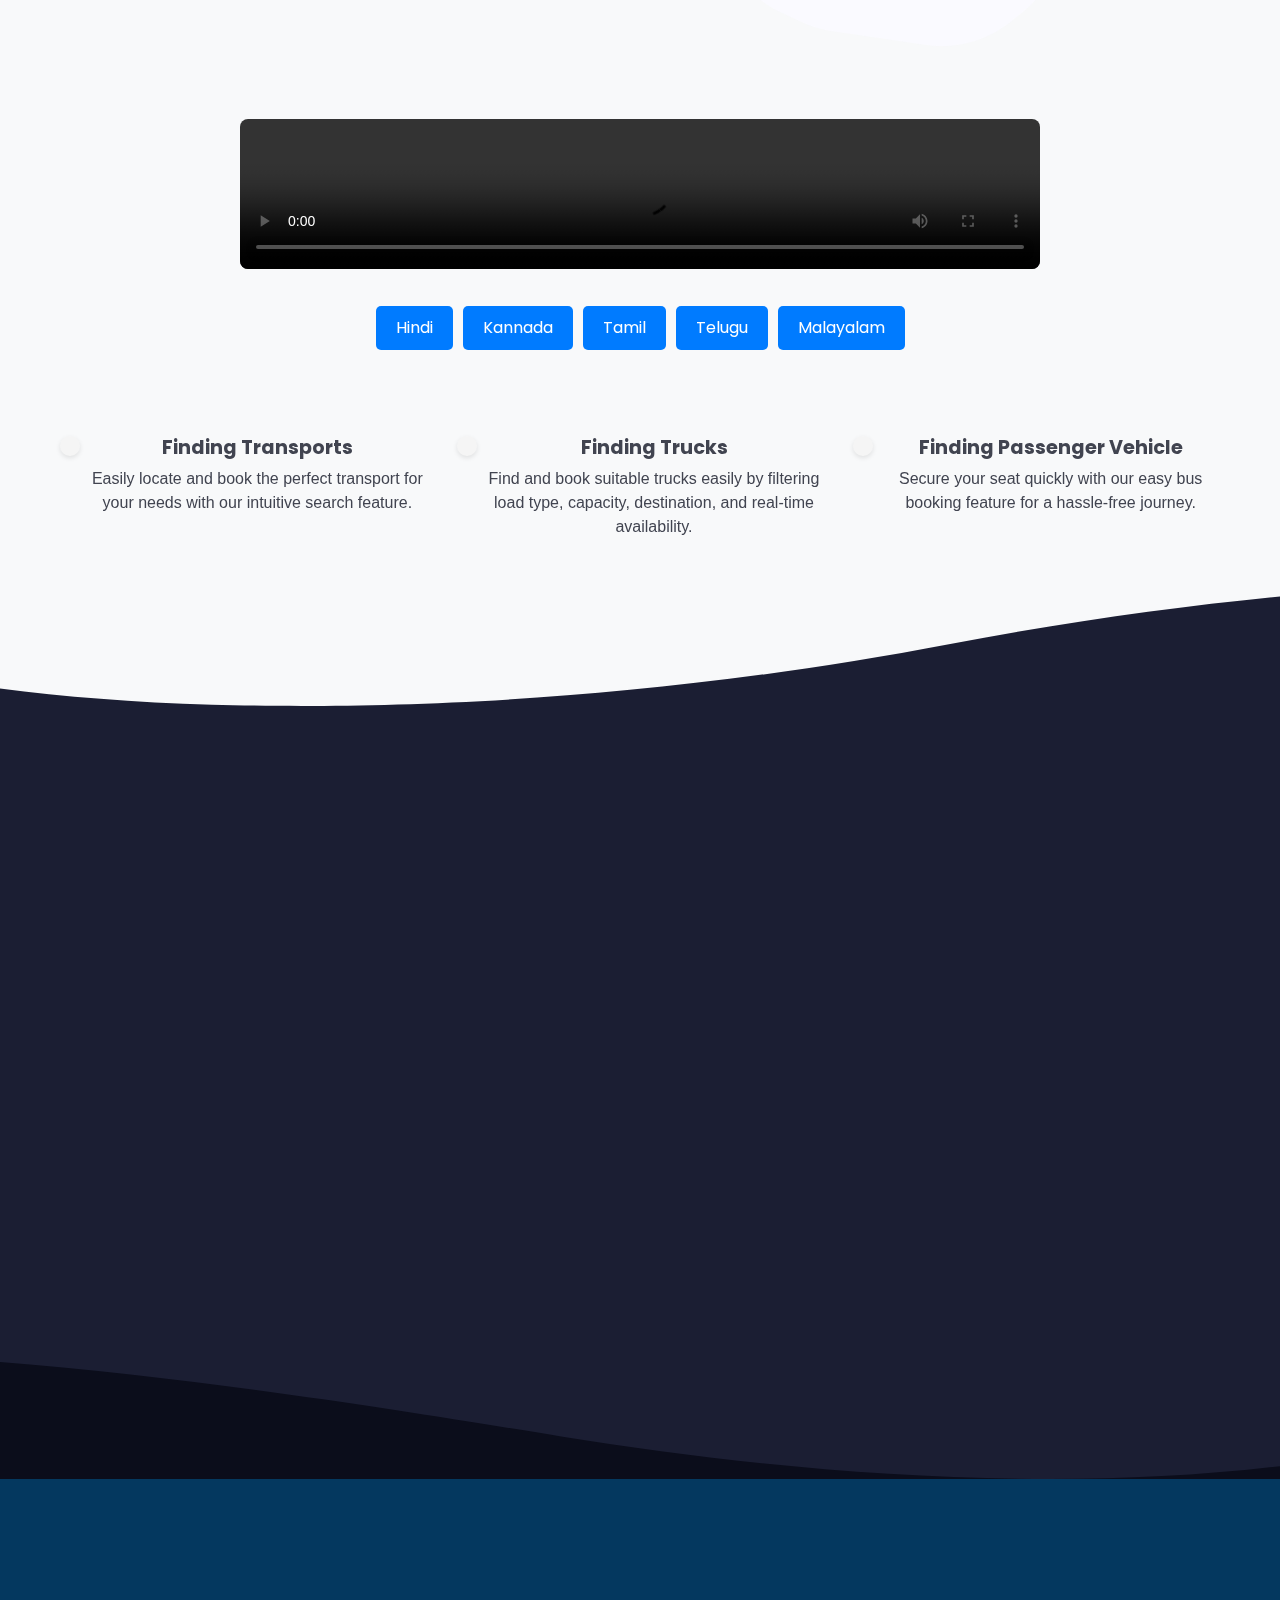
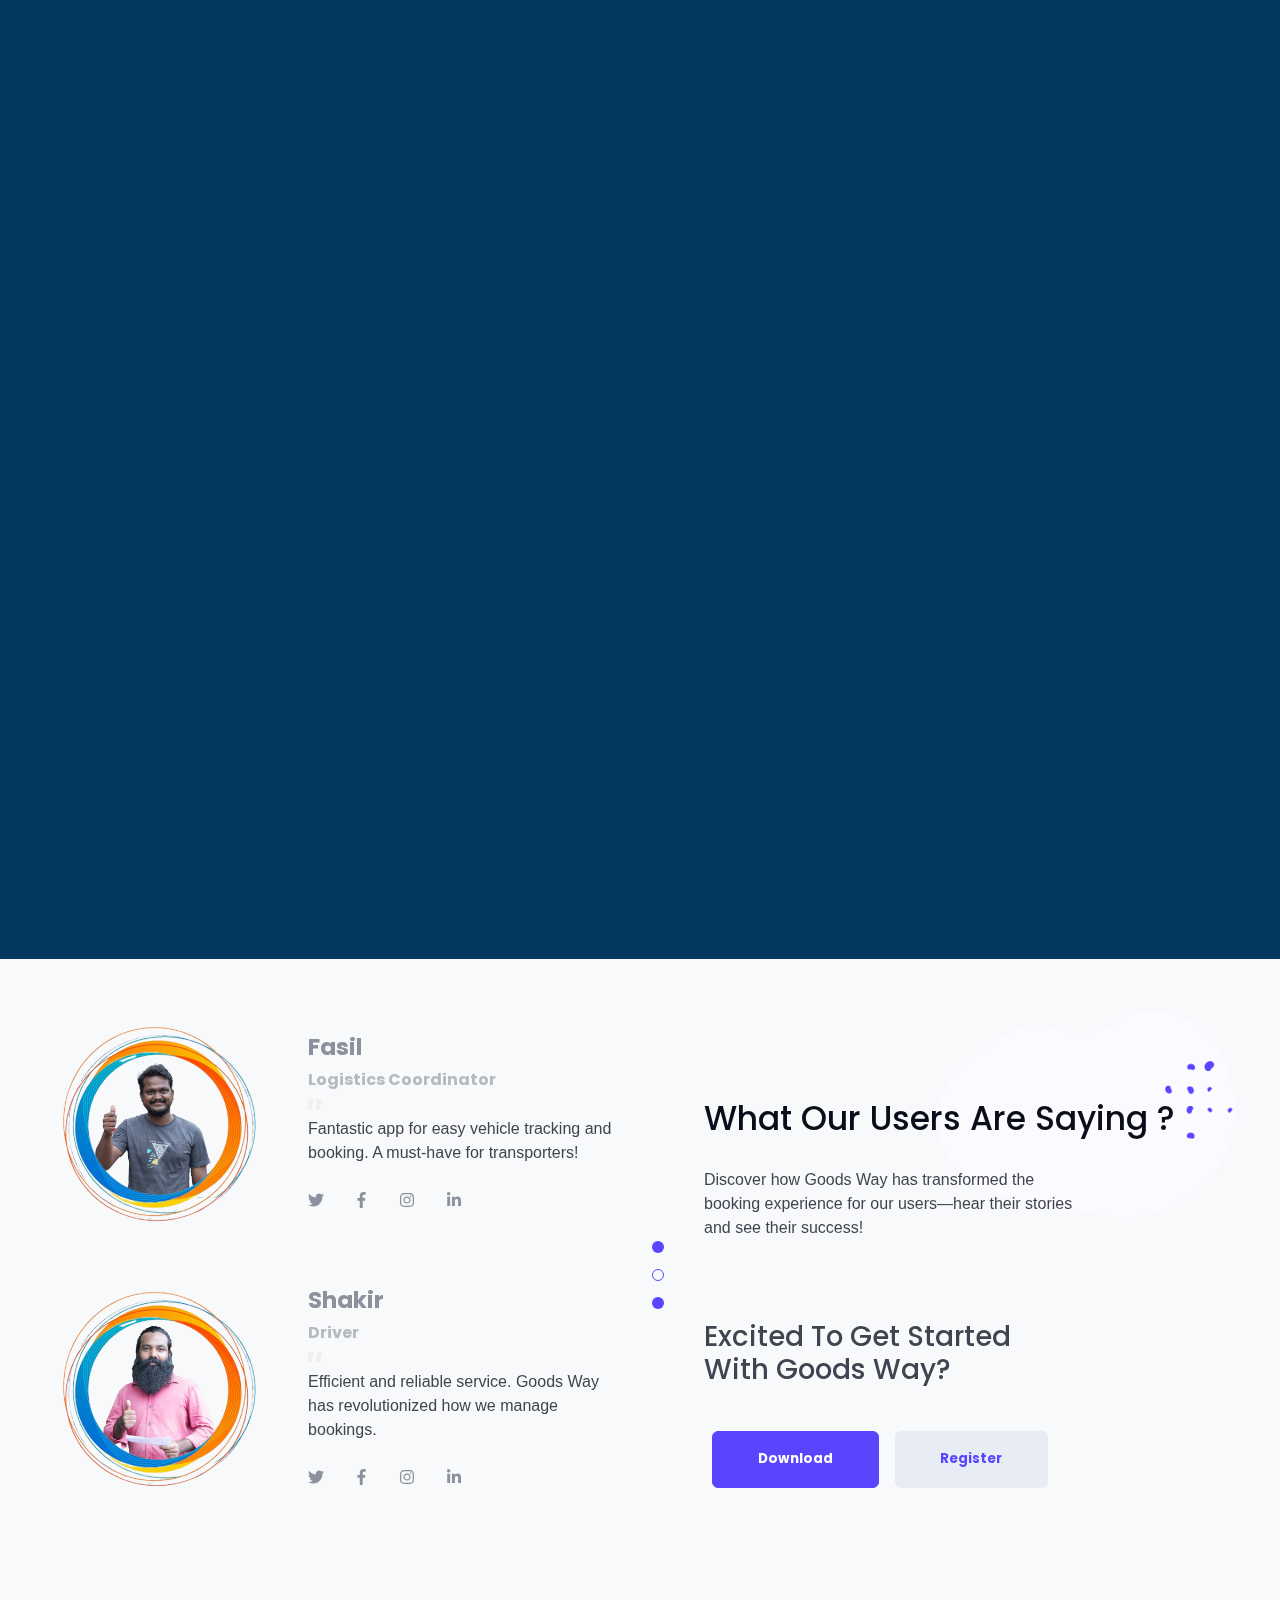
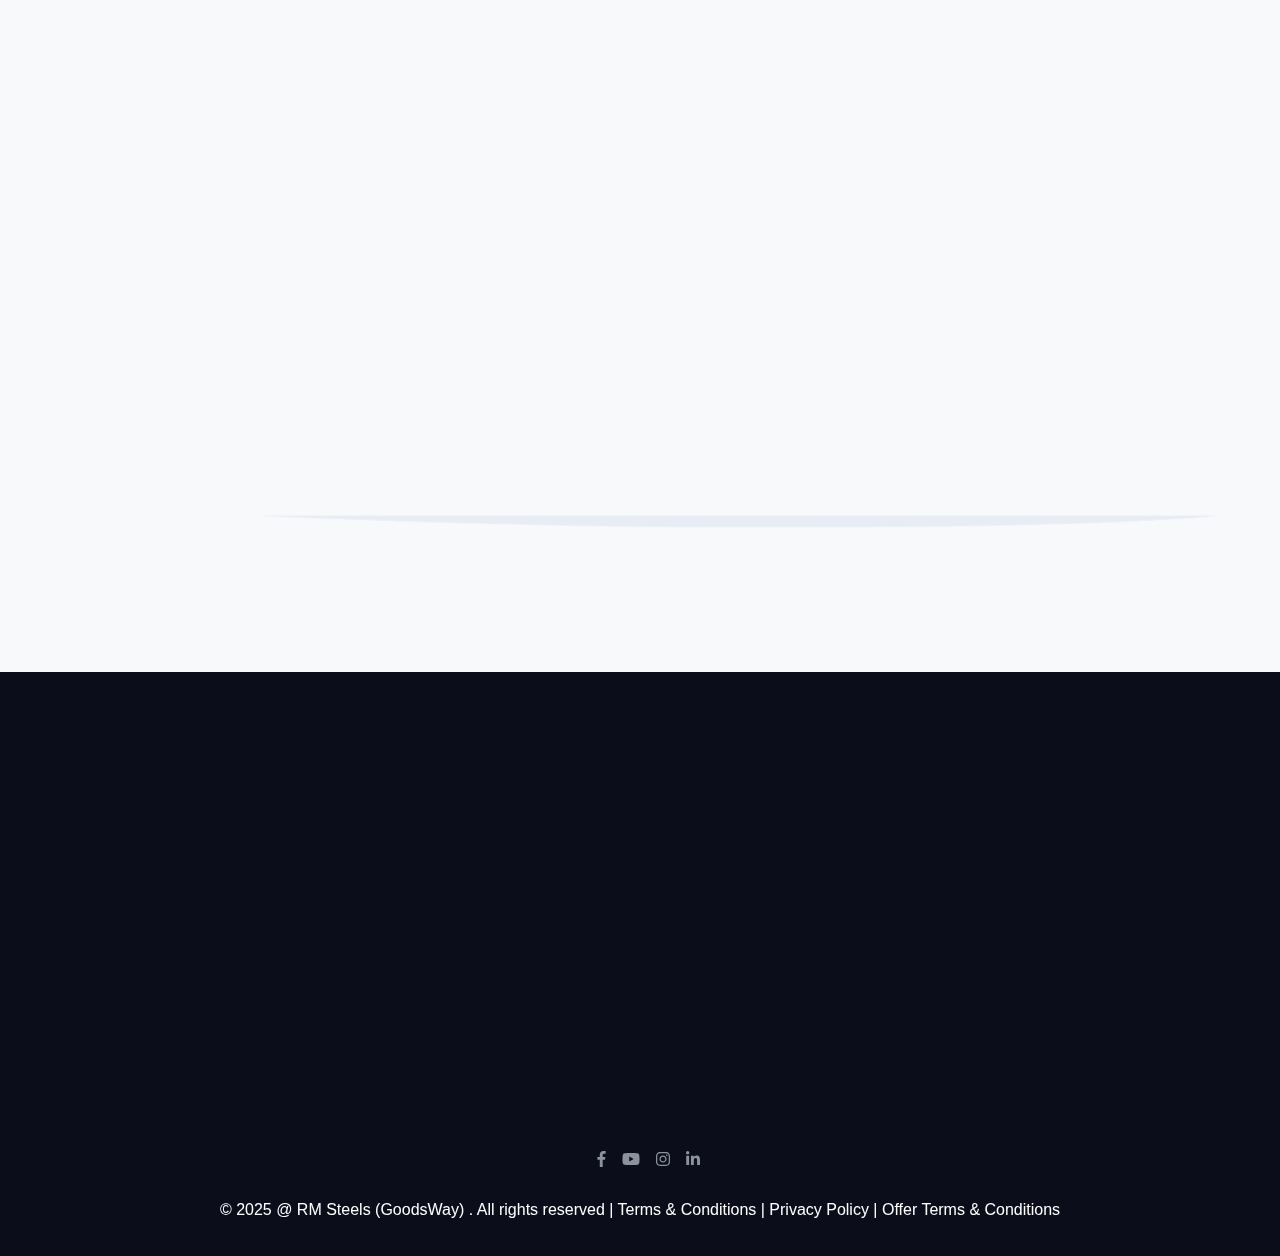
==== commit b9c3ad76: "Update index.html" ====
--- a/index.html
+++ b/index.html
@@ -1201,7 +1201,7 @@
           <div class="row mt-5">
             <div class="col text-center" style="margin-top: -50px;">
               <p class="text-white mb-0">
-                &copy; 2024 @ RM Steels (GoodsWay) . All rights reserved |
+                &copy; 2025 @ RM Steels (GoodsWay) . All rights reserved |
                  <a href="terms.html" class="text-white">Terms & Conditions</a> |
                 <a href="privacy.html" class="text-white">Privacy Policy</a> |
                 <a href="offerterms.html" class="text-white">Offer Terms & Conditions</a>
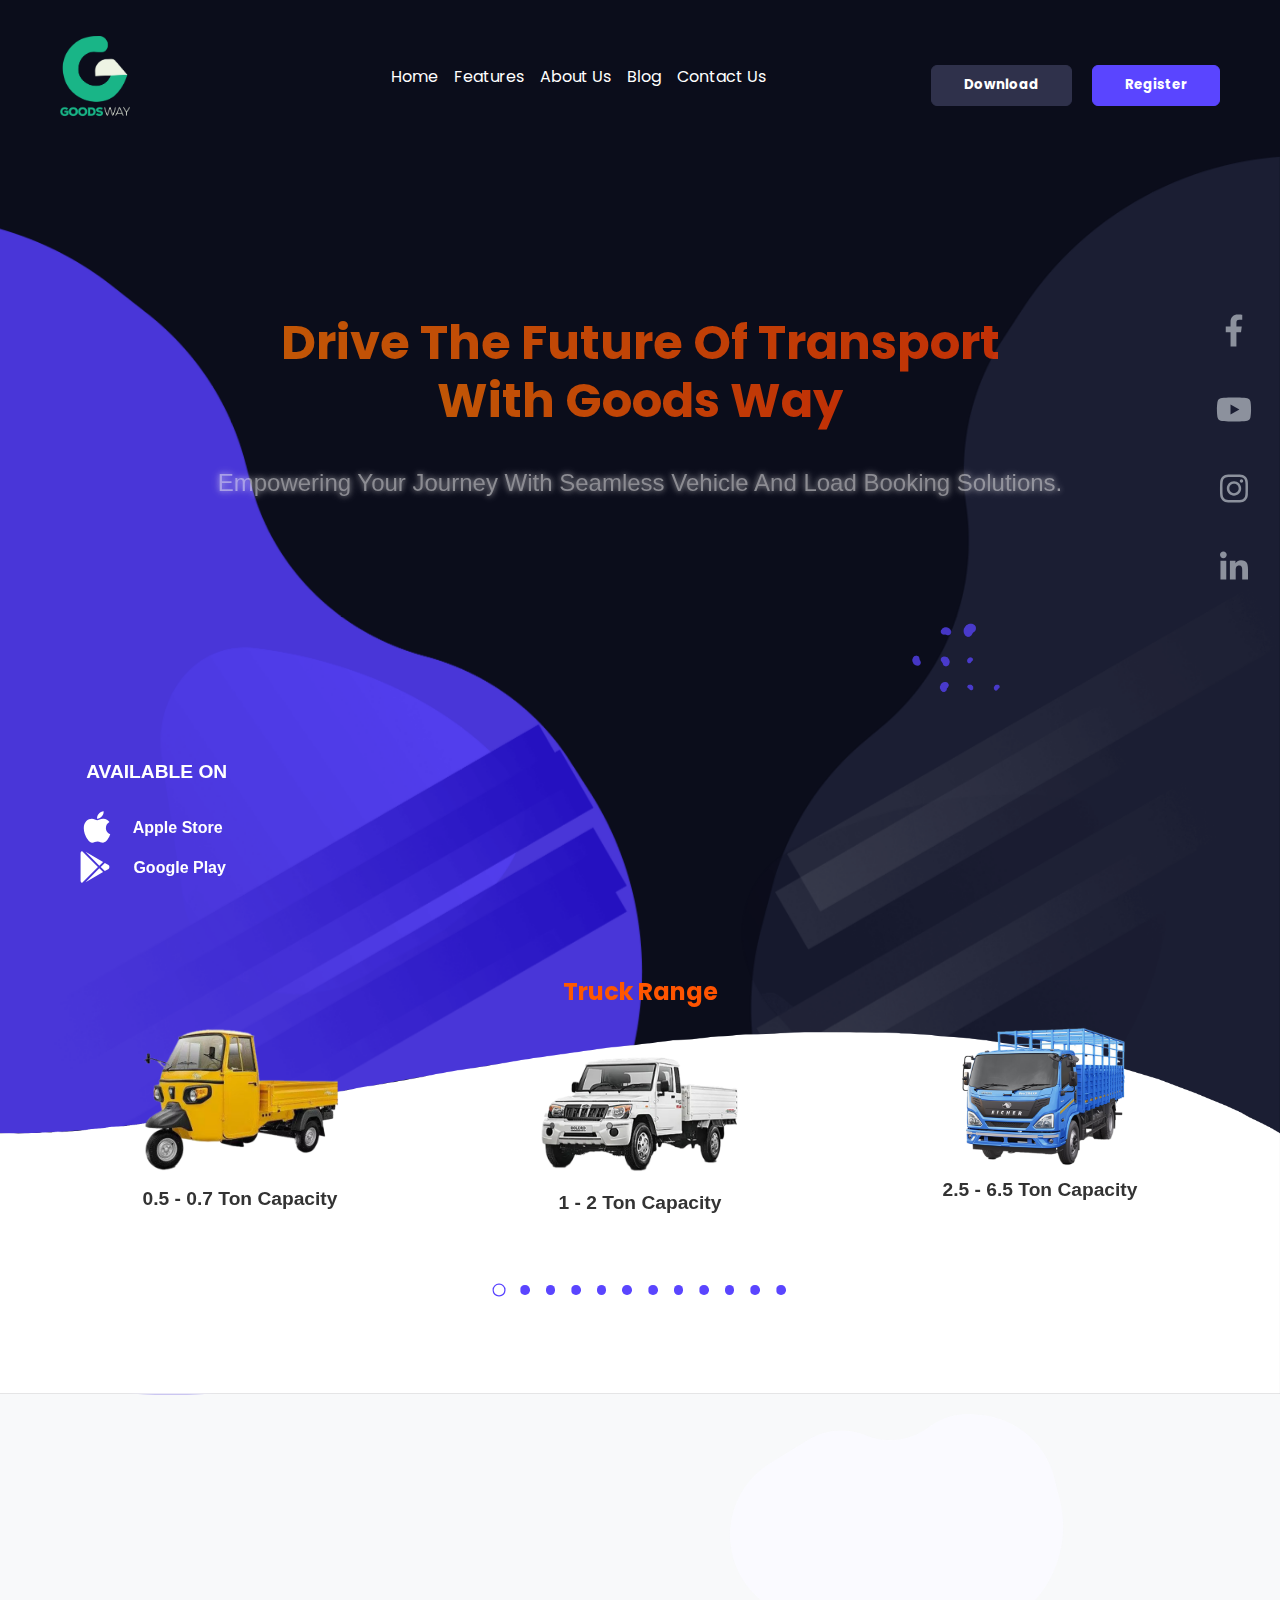
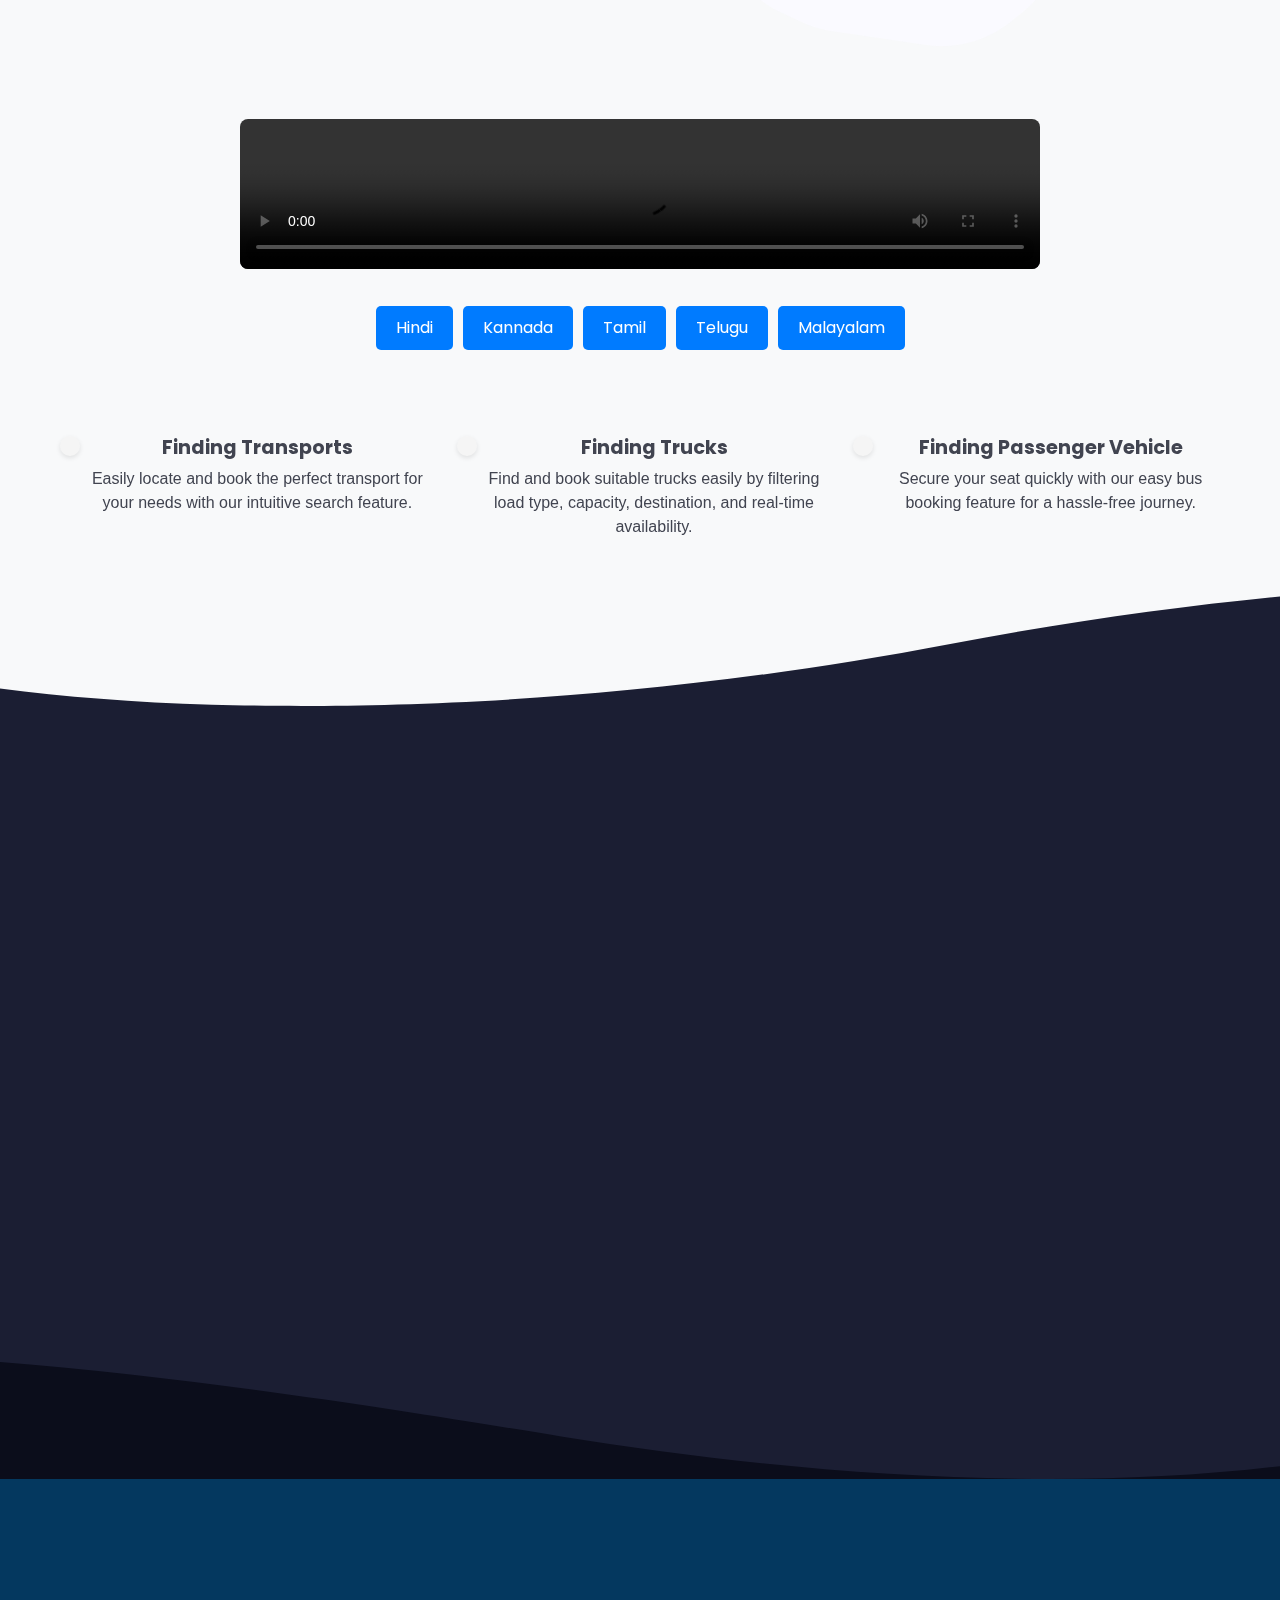
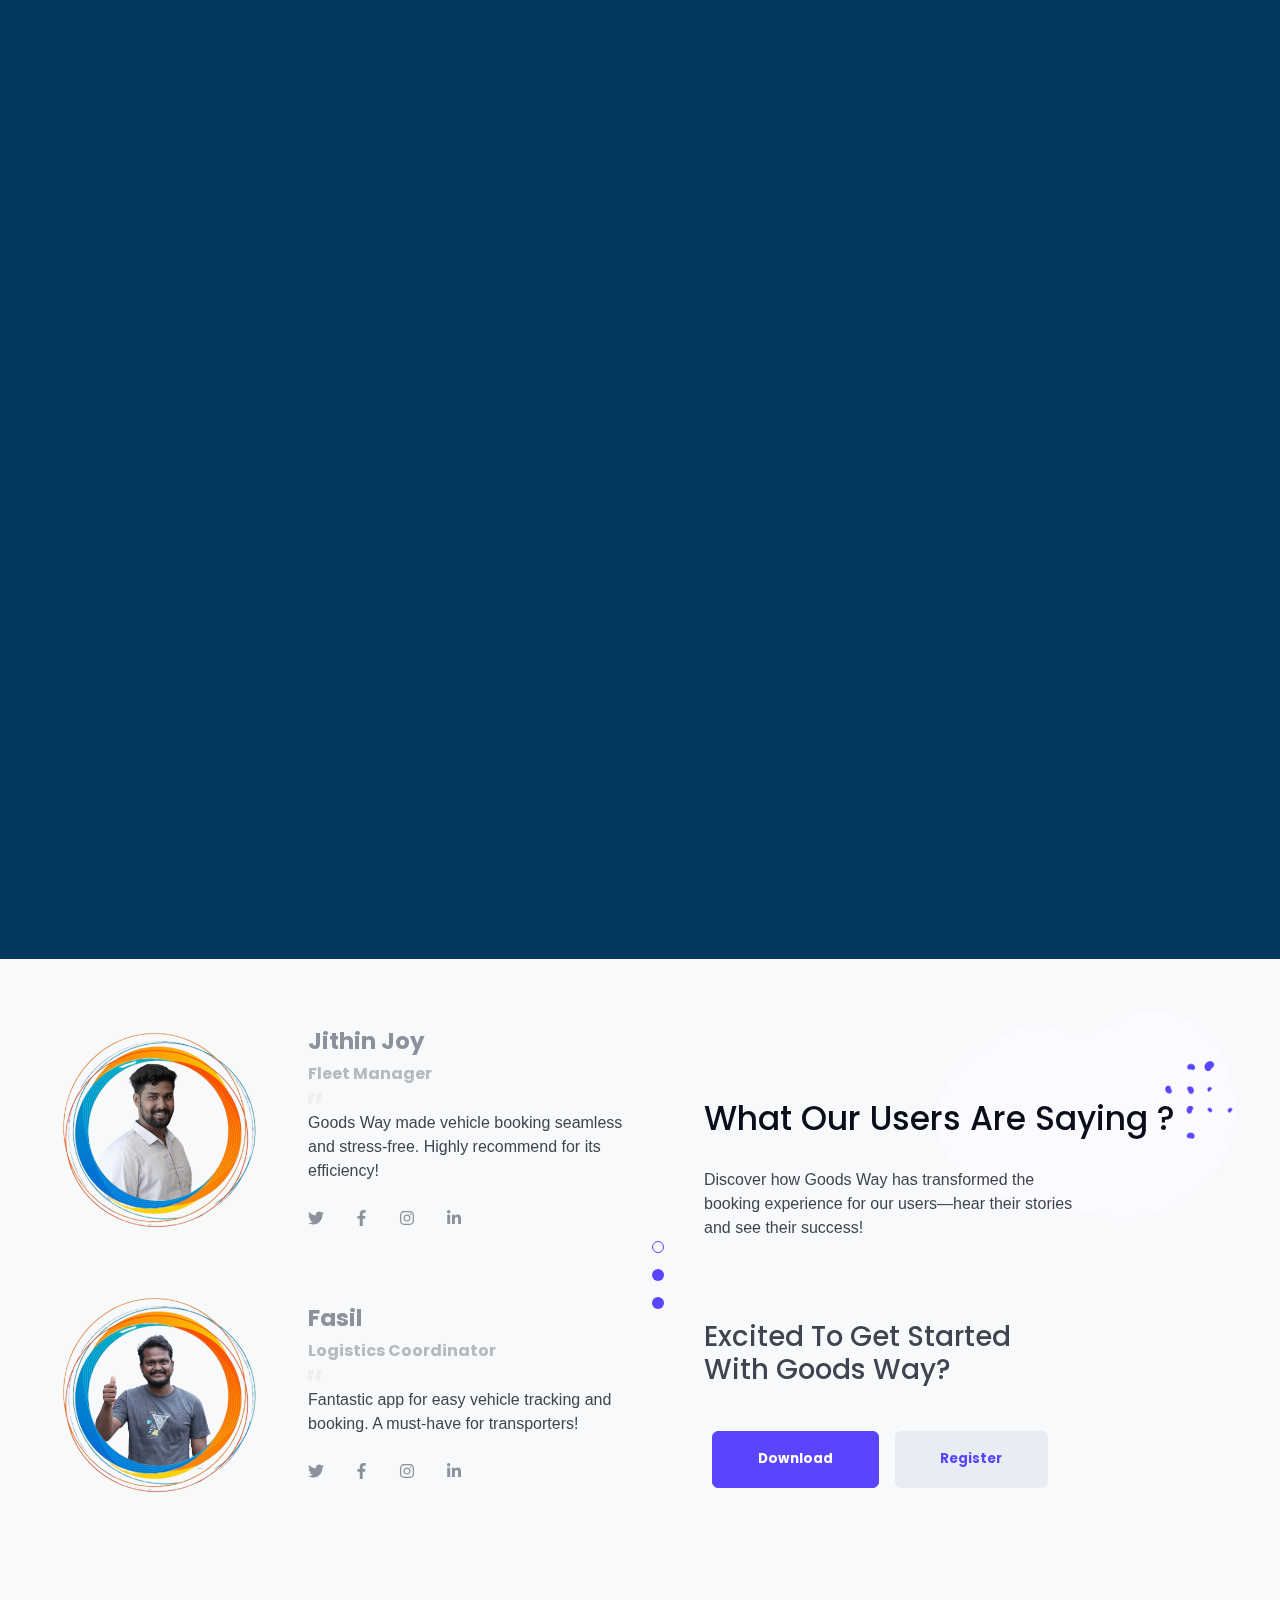
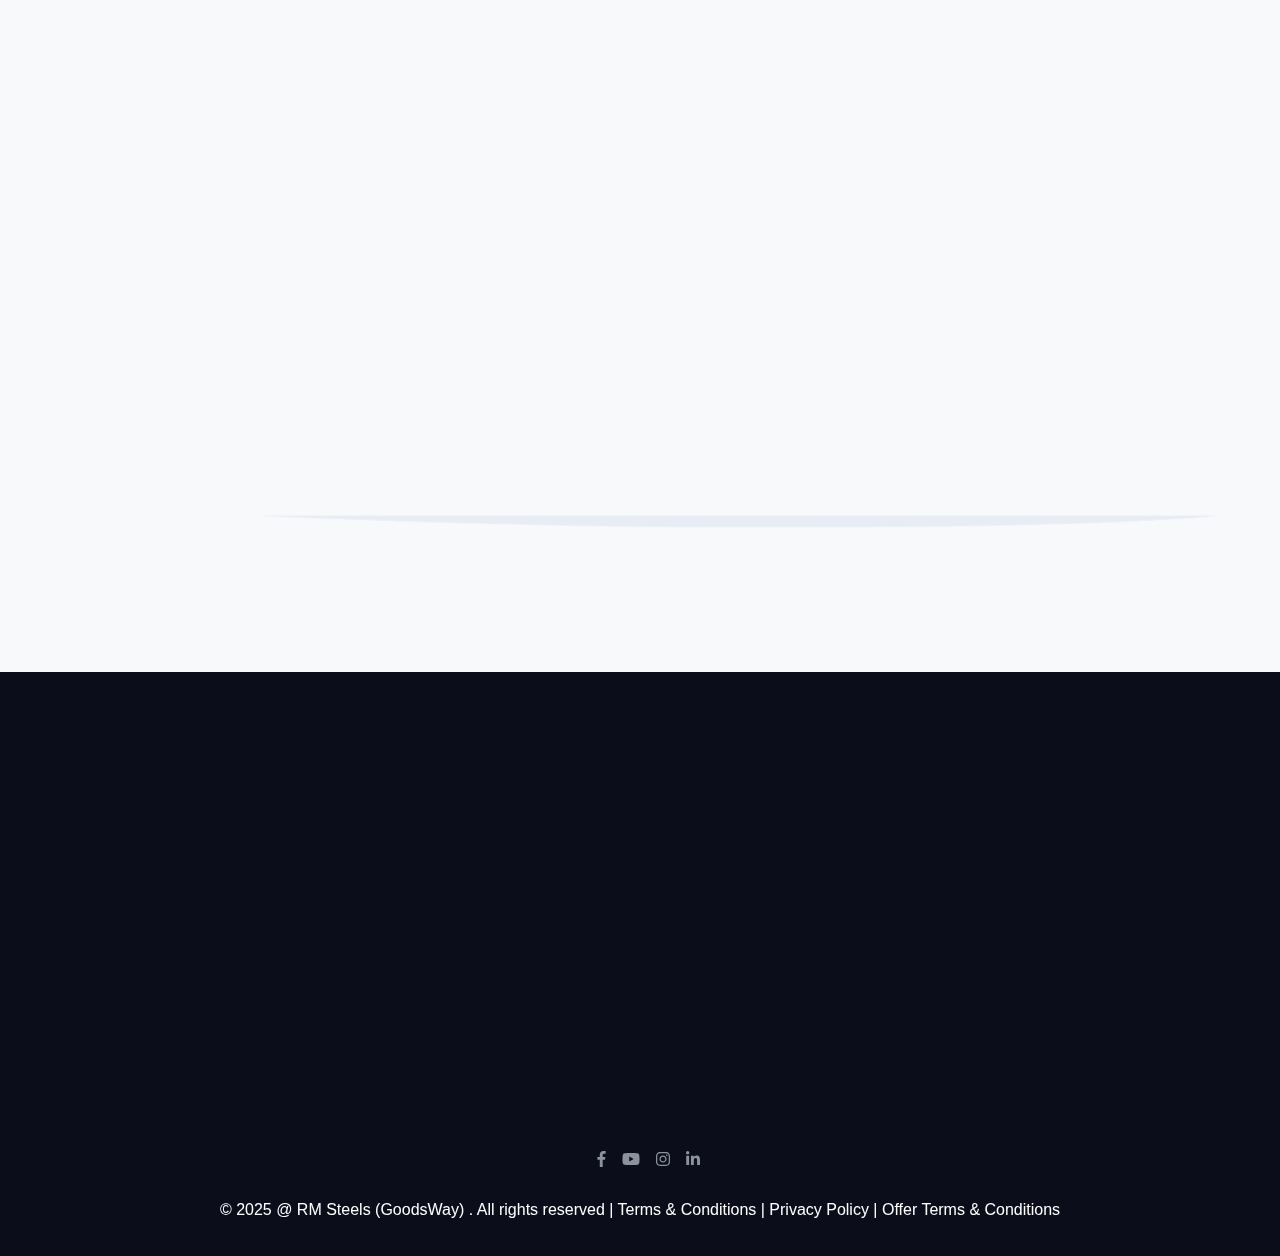
==== commit 41a9c51d: "Update index.html" ====
--- a/index.html
+++ b/index.html
@@ -295,6 +295,18 @@
 </div>
 
 <style>
+  @media (min-width: 992px) { /* For large screens (computers) */
+    .col-lg-8 img {
+        transform: scale(1.3); /* Increases size by 30% */
+    }
+}
+
+@media (max-width: 768px) { /* For mobile screens */
+    .col-lg-8 img {
+        transform: scale(1.1); /* Increases size by 10% */
+    }
+}
+
     .download-buttons {
         margin-top: 150px; /* Adjusts the top margin for positioning on larger screens */
     }
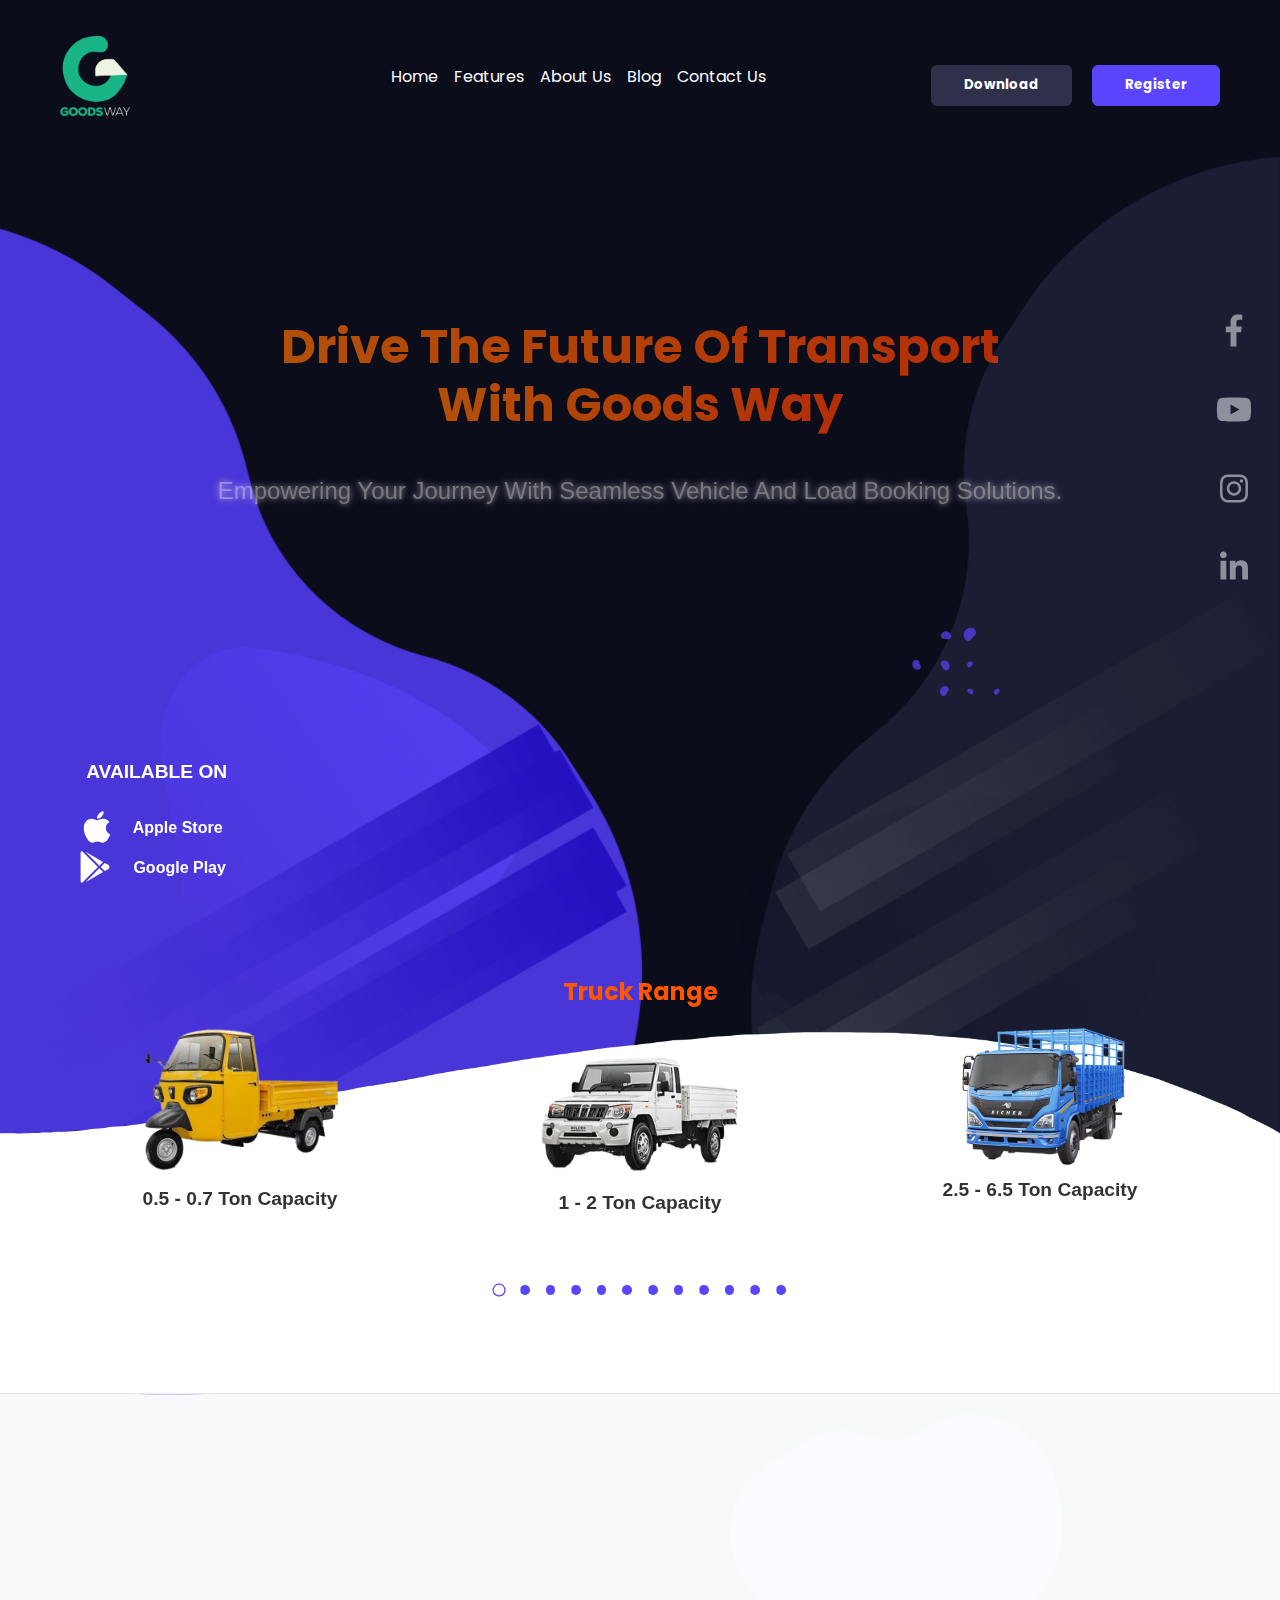
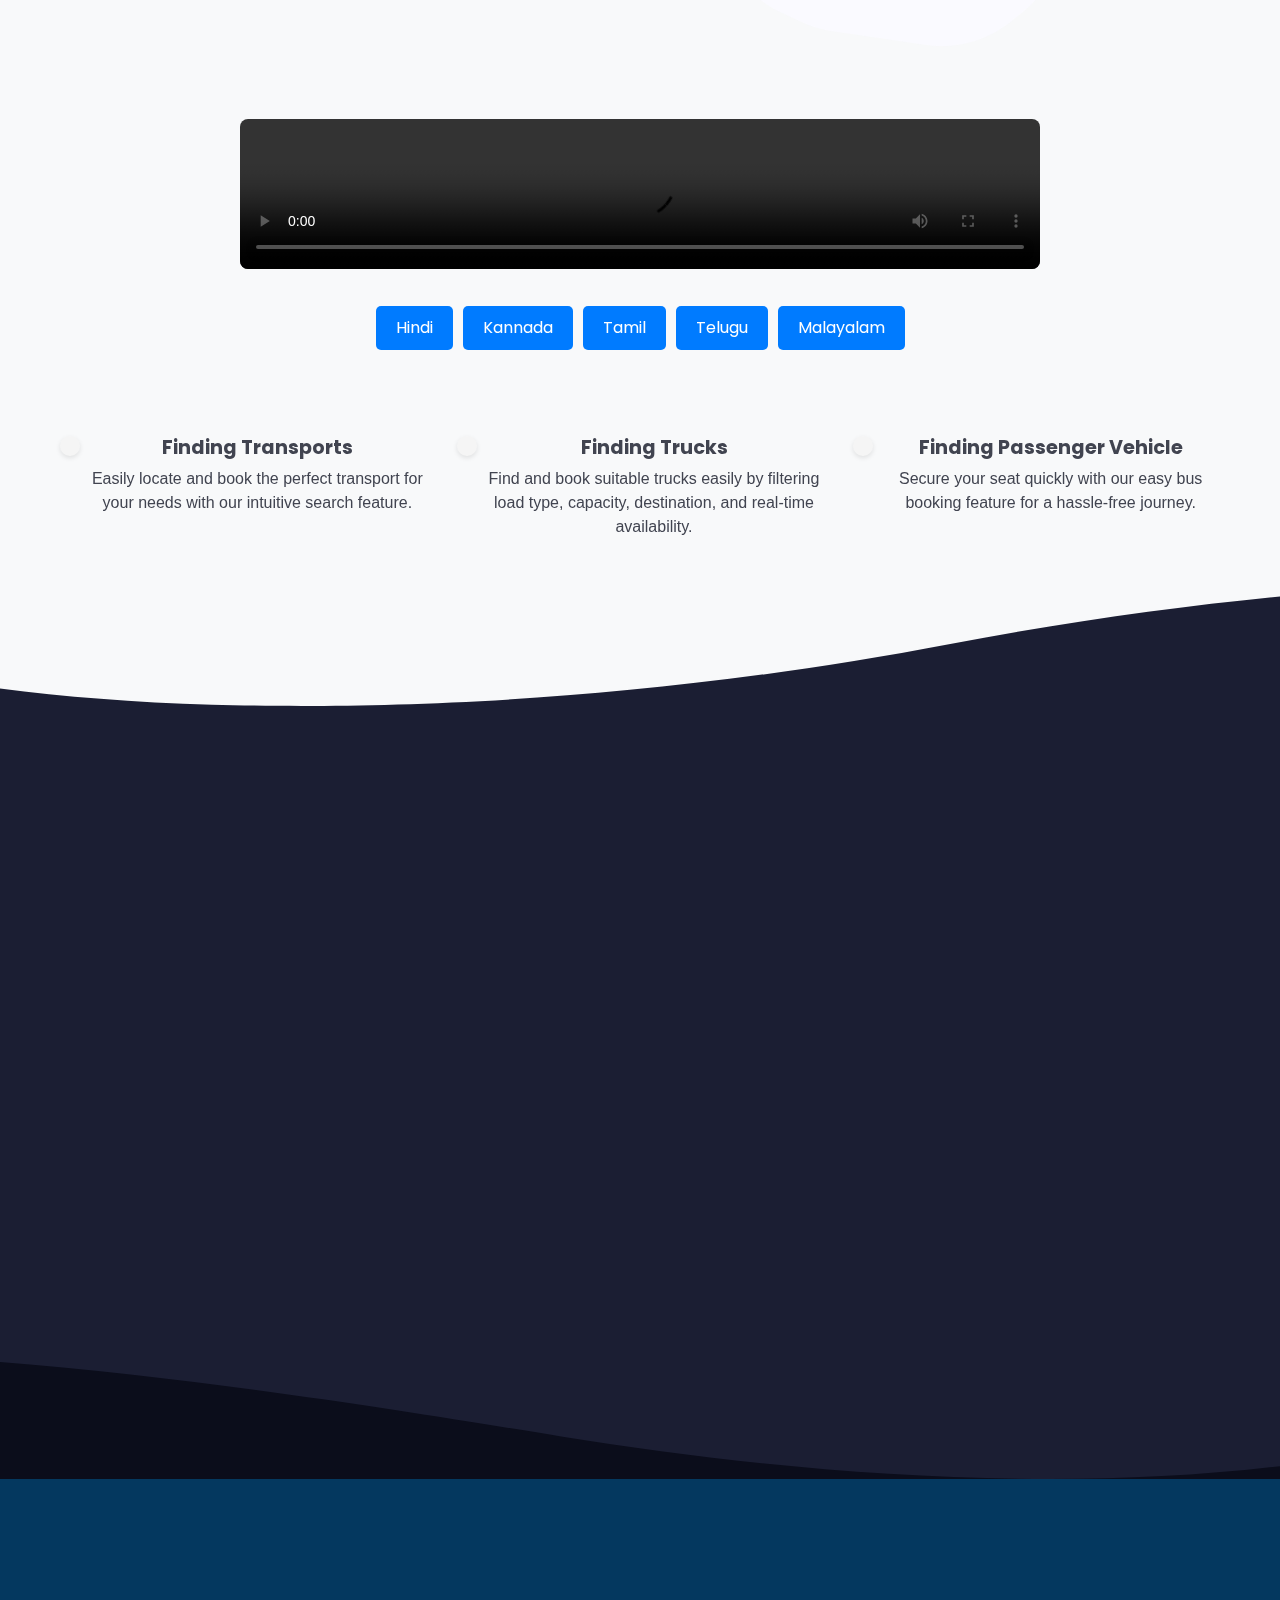
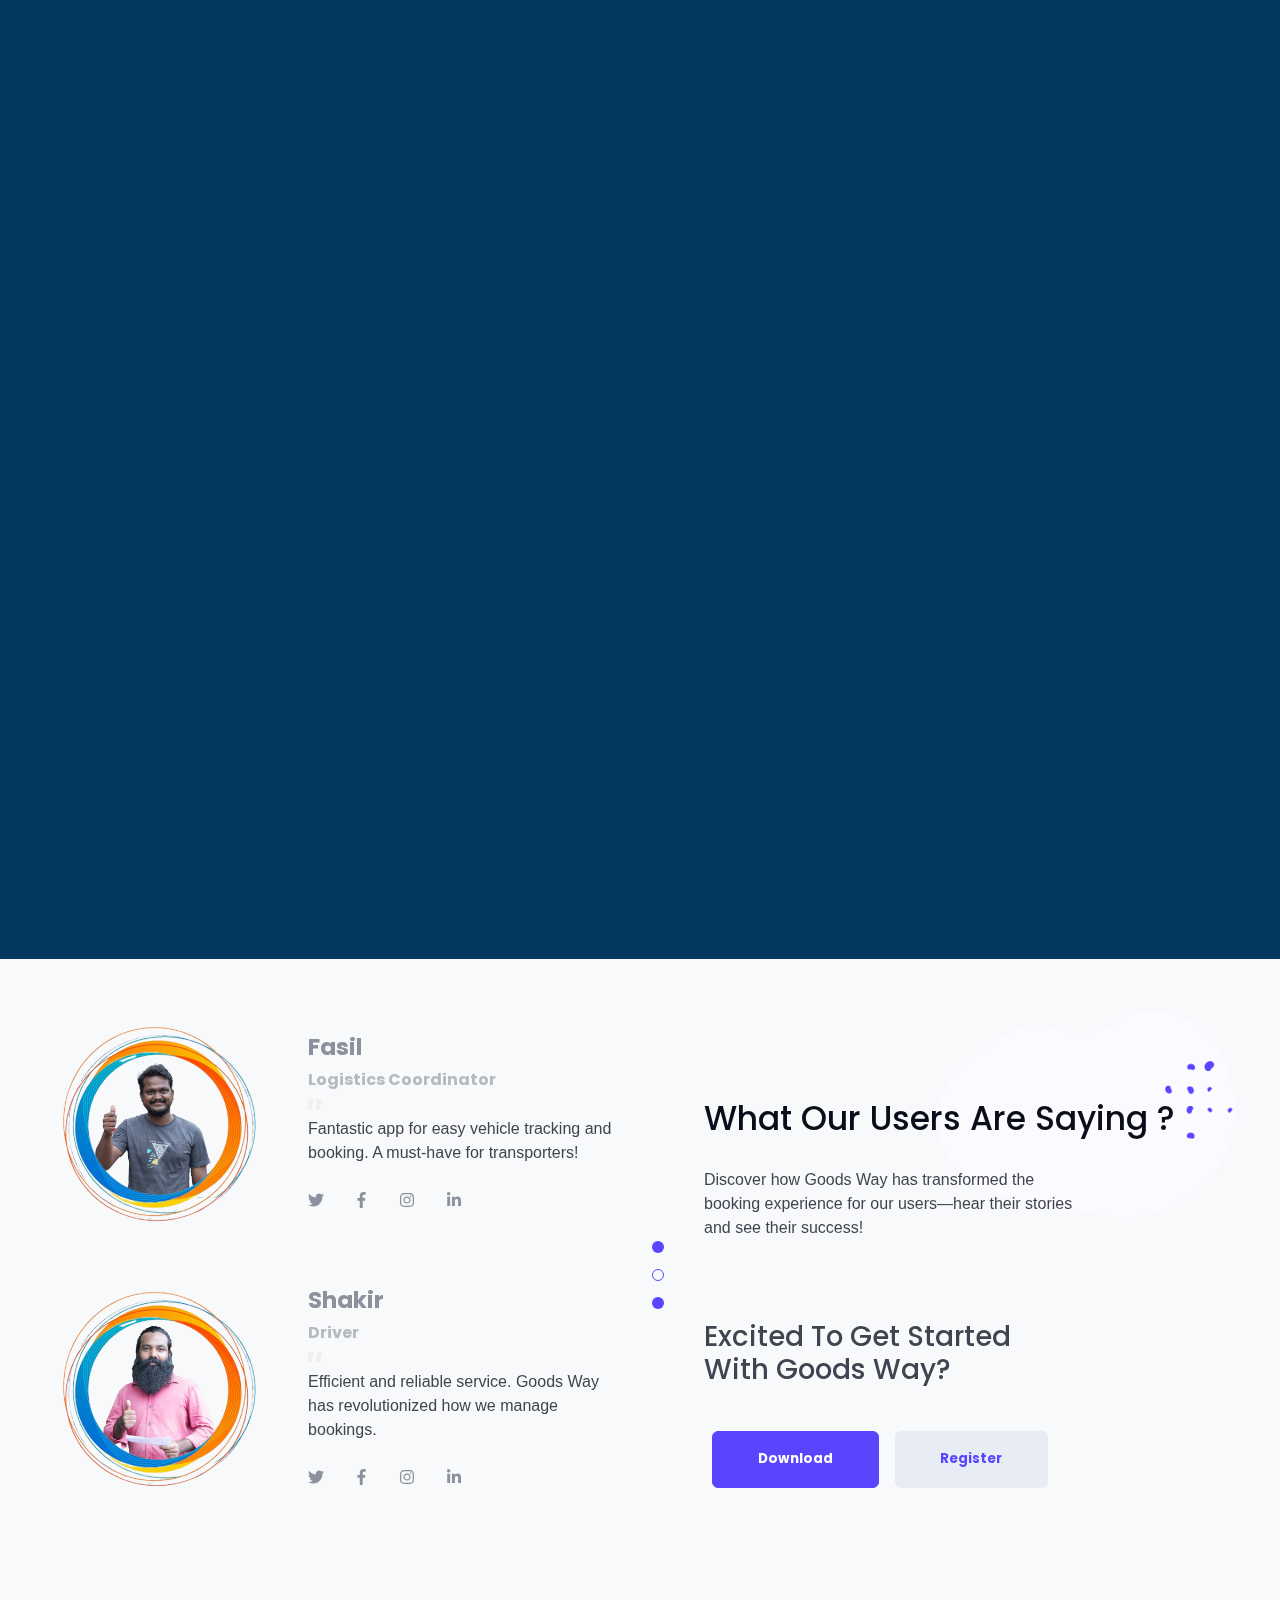
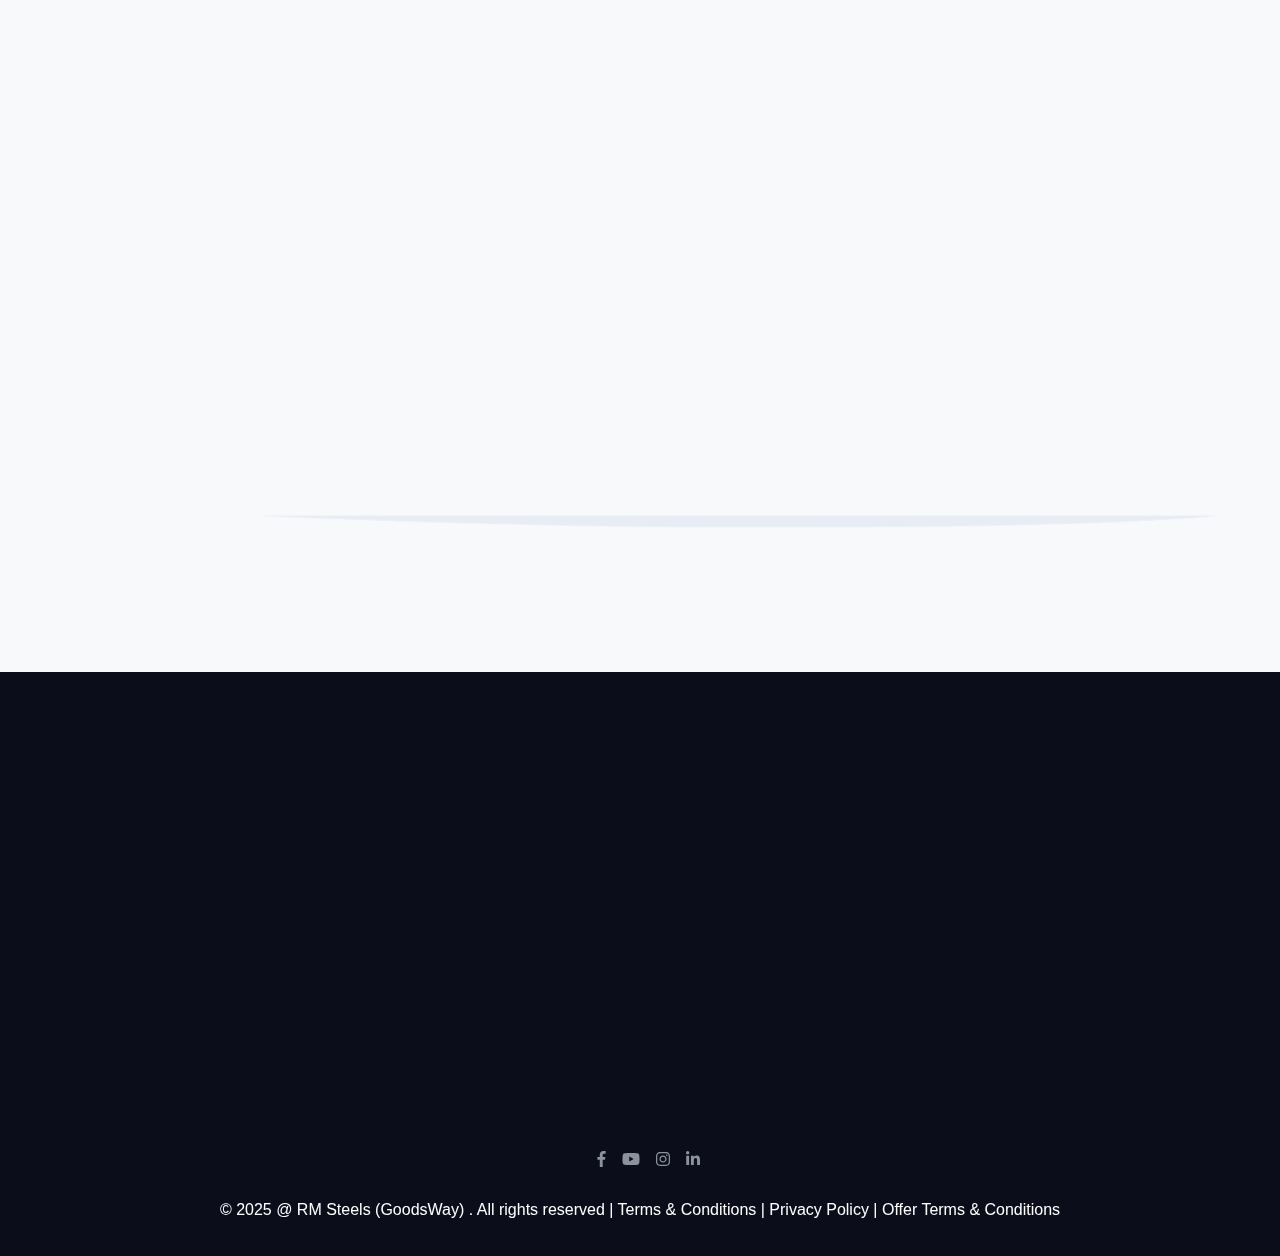
==== commit 3495178d: "Update index.html" ====
--- a/index.html
+++ b/index.html
@@ -303,7 +303,7 @@
 
 @media (max-width: 768px) { /* For mobile screens */
     .col-lg-8 img {
-        transform: scale(1.1); /* Increases size by 10% */
+        transform: scale(1.2); /* Increases size by 10% */
     }
 }
 
